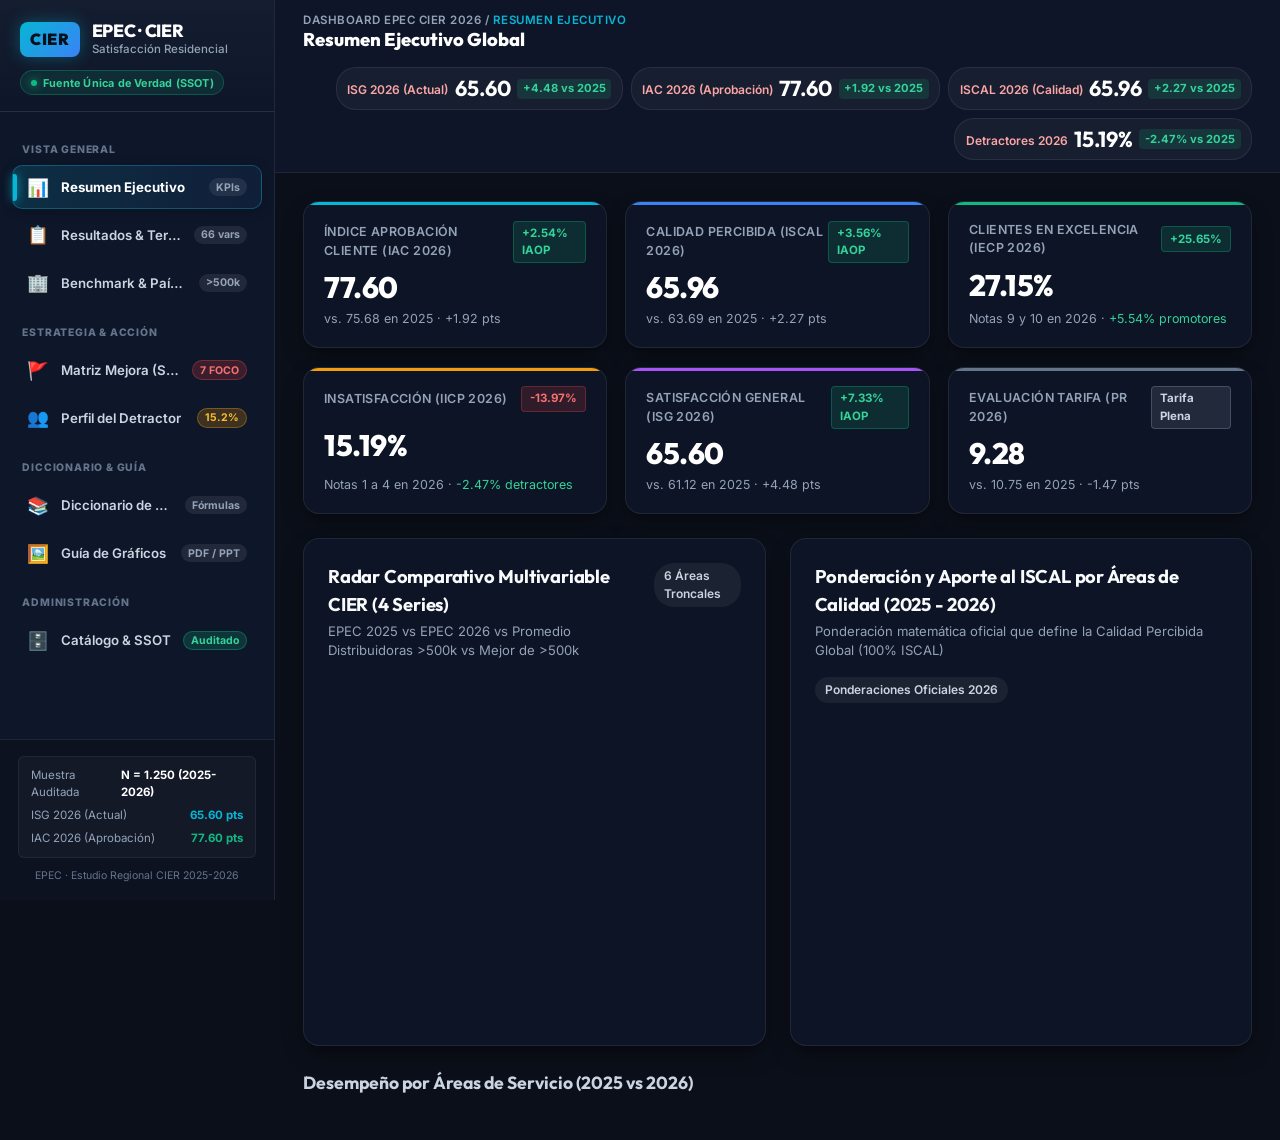
==== index.html @ 7fef65f0 "feat: agregar cruces multidimensionales, tarjetas generacionales y simulador interactivo de metas IS" ====
<!DOCTYPE html>
<html lang="es">
<head>
  <meta charset="UTF-8">
  <meta name="viewport" content="width=device-width, initial-scale=1.0">
  <title>EPEC · Encuesta de Satisfacción Residencial CIER (2025 - 2026)</title>
  <meta name="description" content="Dashboard Ejecutivo y Analítico de la Encuesta de Satisfacción CIER para EPEC. Fuente Única de Verdad (SSOT) con microdatos auditados (N=1.250).">
  
  <!-- Google Fonts: Inter & Outfit -->
  <link rel="preconnect" href="https://fonts.googleapis.com">
  <link rel="preconnect" href="https://fonts.gstatic.com" crossorigin>
  <link href="https://fonts.googleapis.com/css2?family=Inter:wght@300;400;500;600;700;800&family=Outfit:wght@500;600;700;800&family=JetBrains+Mono:wght@400;600;700&display=swap" rel="stylesheet">
  
  <!-- Chart.js CDN -->
  <script src="https://cdn.jsdelivr.net/npm/chart.js@4.4.1/dist/chart.umd.min.js"></script>
  
  <!-- CSS Stylesheet -->
  <link rel="stylesheet" href="style.css">
</head>
<body class="dashboard-body dark-theme">

  <div class="app-layout">
    
    <!-- =========================================================================
         SIDEBAR NAVIGATION (MENÚ AL COSTADO IZQUIERDO)
         ========================================================================= -->
    <aside class="app-sidebar" id="app-sidebar">
      
      <!-- Brand & Header -->
      <div class="sidebar-header">
        <div class="brand-badge-container">
          <div class="logo-box">CIER</div>
          <div class="brand-text">
            <h1 class="brand-title">EPEC · CIER</h1>
            <span class="brand-subtitle">Satisfacción Residencial</span>
          </div>
        </div>
        <div class="ssot-status-pill">
          <span class="status-dot"></span>
          <span>Fuente Única de Verdad (SSOT)</span>
        </div>
      </div>

      <!-- Navigation Menu -->
      <nav class="sidebar-nav">
        
        <div class="nav-group-title">VISTA GENERAL</div>
        
        <button class="nav-tab-btn active" data-tab="tab-overview" data-title="Resumen Ejecutivo Global" id="btn-tab-overview">
          <span class="tab-icon">📊</span>
          <span class="tab-text">Resumen Ejecutivo</span>
          <span class="nav-badge-pill">KPIs</span>
        </button>

        <button class="nav-tab-btn" data-tab="tab-results" data-title="Resultados por Área & Territorial" id="btn-tab-results">
          <span class="tab-icon">📋</span>
          <span class="tab-text">Resultados & Territorial</span>
          <span class="nav-badge-pill">66 vars</span>
        </button>

        <button class="nav-tab-btn" data-tab="tab-benchmark" data-title="Benchmark Empresas >500k & Países CIER" id="btn-tab-benchmark">
          <span class="tab-icon">🏢</span>
          <span class="tab-text">Benchmark & Países</span>
          <span class="nav-badge-pill">>500k</span>
        </button>

        <div class="nav-group-title">ESTRATEGIA & ACCIÓN</div>

        <button class="nav-tab-btn" data-tab="tab-matriz" data-title="Matriz de Acciones de Mejora (Sección 16)" id="btn-tab-matriz">
          <span class="tab-icon">🚩</span>
          <span class="tab-text">Matriz Mejora (Secc. 16)</span>
          <span class="nav-badge-pill pill-red">7 FOCO</span>
        </button>

        <button class="nav-tab-btn" data-tab="tab-detractores" data-title="Perfil Sociodemográfico del Detractor" id="btn-tab-detractores">
          <span class="tab-icon">👥</span>
          <span class="tab-text">Perfil del Detractor</span>
          <span class="nav-badge-pill pill-amber">15.2%</span>
        </button>

        <div class="nav-group-title">DICCIONARIO & GUÍA</div>

        <button class="nav-tab-btn" data-tab="tab-dictionary" data-title="Diccionario Unificado de Variables" id="btn-tab-dictionary">
          <span class="tab-icon">📚</span>
          <span class="tab-text">Diccionario de Datos</span>
          <span class="nav-badge-pill">Fórmulas</span>
        </button>

        <button class="nav-tab-btn" data-tab="tab-charts-guide" data-title="Guía de Gráficos Oficiales CIER" id="btn-tab-charts-guide">
          <span class="tab-icon">🖼️</span>
          <span class="tab-text">Guía de Gráficos</span>
          <span class="nav-badge-pill">PDF / PPT</span>
        </button>

        <div class="nav-group-title">ADMINISTRACIÓN</div>

        <button class="nav-tab-btn" data-tab="tab-files" data-title="Catálogo de Archivos & Respaldo SSOT" id="btn-tab-files">
          <span class="tab-icon">🗄️</span>
          <span class="tab-text">Catálogo & SSOT</span>
          <span class="nav-badge-pill pill-green">Auditado</span>
        </button>

      </nav>

      <!-- Sidebar Footer -->
      <div class="sidebar-footer">
        <div class="stat-mini-card">
          <div class="stat-mini-row">
            <span class="stat-mini-lbl">Muestra Auditada</span>
            <span class="stat-mini-val font-mono">N = 1.250 (2025-2026)</span>
          </div>
          <div class="stat-mini-row">
            <span class="stat-mini-lbl">ISG 2026 (Actual)</span>
            <span class="stat-mini-val val-cyan font-mono">65.60 pts</span>
          </div>
          <div class="stat-mini-row">
            <span class="stat-mini-lbl">IAC 2026 (Aprobación)</span>
            <span class="stat-mini-val val-green font-mono">77.60 pts</span>
          </div>
        </div>
        <div class="sidebar-copyright">
          EPEC · Estudio Regional CIER 2025-2026
        </div>
      </div>

    </aside>

    <!-- =========================================================================
         MAIN APPLICATION CONTENT AREA
         ========================================================================= -->
    <div class="app-main">
      
      <!-- Top Bar Header -->
      <header class="app-topbar">
        <div class="topbar-left">
          <button class="sidebar-toggle-btn" id="sidebar-toggle-btn" aria-label="Alternar menú lateral" title="Alternar menú lateral">
            <span>☰</span>
          </button>
          <div>
            <div class="topbar-breadcrumb">Dashboard EPEC CIER 2026 / <span id="current-section-breadcrumb">Resumen Ejecutivo</span></div>
            <h2 class="topbar-title" id="current-section-title">Resumen Ejecutivo Global</h2>
          </div>
        </div>

        <div class="topbar-kpis">
          <div class="topbar-kpi-chip">
            <span class="chip-lbl">ISG 2026 (Actual)</span>
            <span class="chip-val font-mono">65.60</span>
            <span class="chip-diff pos font-mono">+4.48 vs 2025</span>
          </div>
          <div class="topbar-kpi-chip">
            <span class="chip-lbl">IAC 2026 (Aprobación)</span>
            <span class="chip-val font-mono">77.60</span>
            <span class="chip-diff pos font-mono">+1.92 vs 2025</span>
          </div>
          <div class="topbar-kpi-chip">
            <span class="chip-lbl">ISCAL 2026 (Calidad)</span>
            <span class="chip-val font-mono">65.96</span>
            <span class="chip-diff pos font-mono">+2.27 vs 2025</span>
          </div>
          <div class="topbar-kpi-chip">
            <span class="chip-lbl">Detractores 2026</span>
            <span class="chip-val font-mono">15.19%</span>
            <span class="chip-diff pos font-mono">-2.47% vs 2025</span>
          </div>
        </div>
      </header>

      <!-- Scrollable Main Container -->
      <main class="main-content-scroll" id="main-content-scroll">
        
<section class="tab-panel active" id="tab-overview">
      
      <!-- Top Macro KPIs -->
      <div class="kpi-grid">
        <div class="kpi-card accent-cyan">
          <div class="kpi-header">
            <span class="kpi-title">Índice Aprobación Cliente (IAC 2026)</span>
            <span class="kpi-badge badge-up">+2.54% IAOP</span>
          </div>
          <div class="kpi-val">77.60</div>
          <div class="kpi-sub">vs. 75.68 en 2025 · <span class="text-cyan">+1.92 pts</span></div>
        </div>

        <div class="kpi-card accent-blue">
          <div class="kpi-header">
            <span class="kpi-title">Calidad Percibida (ISCAL 2026)</span>
            <span class="kpi-badge badge-up">+3.56% IAOP</span>
          </div>
          <div class="kpi-val">65.96</div>
          <div class="kpi-sub">vs. 63.69 en 2025 · <span class="text-blue">+2.27 pts</span></div>
        </div>

        <div class="kpi-card accent-green">
          <div class="kpi-header">
            <span class="kpi-title">Clientes en Excelencia (IECP 2026)</span>
            <span class="kpi-badge badge-up">+25.65%</span>
          </div>
          <div class="kpi-val">27.15%</div>
          <div class="kpi-sub">Notas 9 y 10 en 2026 · <span class="text-green">+5.54% promotores</span></div>
        </div>

        <div class="kpi-card accent-amber">
          <div class="kpi-header">
            <span class="kpi-title">Insatisfacción (IICP 2026)</span>
            <span class="kpi-badge badge-down">-13.97%</span>
          </div>
          <div class="kpi-val">15.19%</div>
          <div class="kpi-sub">Notas 1 a 4 en 2026 · <span class="text-green">-2.47% detractores</span></div>
        </div>

        <div class="kpi-card accent-purple">
          <div class="kpi-header">
            <span class="kpi-title">Satisfacción General (ISG 2026)</span>
            <span class="kpi-badge badge-up">+7.33% IAOP</span>
          </div>
          <div class="kpi-val">65.60</div>
          <div class="kpi-sub">vs. 61.12 en 2025 · <span class="text-purple">+4.48 pts</span></div>
        </div>

        <div class="kpi-card accent-slate">
          <div class="kpi-header">
            <span class="kpi-title">Evaluación Tarifa (PR 2026)</span>
            <span class="kpi-badge badge-neutral">Tarifa Plena</span>
          </div>
          <div class="kpi-val">9.28</div>
          <div class="kpi-sub">vs. 10.75 en 2025 · <span class="text-slate">-1.47 pts</span></div>
        </div>
      </div>

      <!-- Charts Row -->
      <div class="grid-2col mt-4">
        <!-- 4-Series Radar Chart -->
        <div class="glass-card">
          <div class="card-header">
            <div>
              <h2 class="card-title">Radar Comparativo Multivariable CIER (4 Series)</h2>
              <p class="card-desc">EPEC 2025 vs EPEC 2026 vs Promedio Distribuidoras >500k vs Mejor de >500k</p>
            </div>
            <span class="badge-tag">6 Áreas Troncales</span>
          </div>
          <div class="chart-wrapper">
            <canvas id="chart-global-radar"></canvas>
          </div>
        </div>

        <!-- Importance Weights & Correlation Card -->
        <div class="glass-card">
          <div class="card-header flex-wrap">
            <div>
              <h2 class="card-title">Ponderación y Aporte al ISCAL por Áreas de Calidad (2025 - 2026)</h2>
              <p class="card-desc">Ponderación matemática oficial que define la Calidad Percibida Global (100% ISCAL)</p>
            </div>
            <span class="badge-tag">Ponderaciones Oficiales 2026</span>
          </div>
          <div class="importance-grid" id="importance-weights-container">
            <!-- Rendered dynamically -->
          </div>
        </div>
      </div>

      <!-- Areas Detail Cards Grid -->
      <div class="mt-4">
        <h3 class="section-heading">Desempeño por Áreas de Servicio (2025 vs 2026)</h3>
        <div class="areas-kpi-grid" id="areas-kpi-container">
          <!-- Rendered dynamically -->
        </div>
      </div>

    </section>

<section class="tab-panel" id="tab-results">
      <div class="glass-card">
        <div class="card-header flex-wrap">
          <div>
            <h2 class="card-title">Matriz de 66 Indicadores Canónicos y Desglose Territorial</h2>
            <p class="card-desc">Base auditada oficial de la Planilla CIER 2026 con filtros por dimensión y alcance geográfico</p>
          </div>
          
          <!-- Scope Toggle Buttons -->
          <div class="scope-toggle-group">
            <span class="scope-label">Alcance:</span>
            <button class="scope-btn active" data-scope="total" id="scope-btn-total">Provincial Total</button>
            <button class="scope-btn" data-scope="capital" id="scope-btn-capital">Capital (Zona A)</button>
            <button class="scope-btn" data-scope="interior" id="scope-btn-interior">Interior (Zonas B+H+I)</button>
            <button class="scope-btn" data-scope="gap" id="scope-btn-gap">Brecha Territorial</button>
          </div>
        </div>

        <!-- Filter Controls Row -->
        <div class="table-controls-row">
          <div class="dimension-filters-pills" id="dimension-filters-container">
            <!-- Filter pills rendered dynamically -->
          </div>
          <div class="search-box-wrapper">
            <input type="text" id="indices-search-input" class="search-input" placeholder="Buscar por atributo o sigla (ej. tensión, factura, AT)...">
          </div>
        </div>

        <!-- Table -->
        <div class="table-responsive mt-3">
          <table class="data-table" id="indices-detailed-table">
            <thead>
              <tr id="indices-table-header">
                <th>Dimensión</th>
                <th>Sigla</th>
                <th>Tipo</th>
                <th>Atributo Canónico</th>
                <th>Índice 2025 (Base)</th>
                <th>Índice 2026 (Actual)</th>
                <th>Nota Prom. 2026</th>
                <th>Dif. Puntos (2026 vs 2025)</th>
                <th>Var. IAOP (%)</th>
              </tr>
            </thead>
            <tbody id="indices-table-body">
              <!-- Rendered dynamically -->
            </tbody>
          </table>
        </div>
      </div>
    </section>

<section class="tab-panel" id="tab-benchmark">
      
      <!-- Sub Tab Switcher -->
      <div class="sub-nav-tabs">
        <button class="sub-tab-btn active" data-subtab="subtab-distrib" id="btn-subtab-distrib">
          🏢 Distribuidoras >500.000 Clientes
        </button>
        <button class="sub-tab-btn" data-subtab="subtab-paises" id="btn-subtab-paises">
          🌎 Benchmark Internacional por Países (CIER)
        </button>
        <button class="sub-tab-btn" data-subtab="subtab-argentina" id="btn-subtab-argentina">
          🇦🇷 Distribuidoras de Argentina vs. Top 10 Latinoamérica
        </button>
      </div>

      <!-- Subtab 1: Distribuidores >500k -->
      <div class="subtab-content active" id="subtab-distrib">
        <div class="grid-2col">
          <div class="glass-card">
            <div class="card-header">
              <div>
                <h3 class="card-title">Radar de Posicionamiento Gran Porte (>500k)</h3>
                <p class="card-desc">EPEC frente al Promedio y Mejor Distribuidora del Grupo</p>
              </div>
            </div>
            <div class="chart-wrapper">
              <canvas id="chart-radar-500k"></canvas>
            </div>
          </div>

          <div class="glass-card">
            <div class="card-header">
              <div>
                <h3 class="card-title">Brechas Competitivas de EPEC (vs Promedio >500k)</h3>
                <p class="card-desc">Atributos de liderazgo técnico vs oportunidades de mejora comercial</p>
              </div>
            </div>
            <div class="chart-wrapper">
              <canvas id="chart-gap-500k"></canvas>
            </div>
          </div>
        </div>

        <!-- Benchmark Table -->
        <div class="glass-card mt-4">
          <div class="card-header">
            <h3 class="card-title">Tabla Comparativa de 14 Indicadores de Gran Porte</h3>
          </div>
          <div class="table-responsive">
            <table class="data-table" id="benchmark-500k-table">
              <thead>
                <tr>
                  <th>Dimensión / Indicador</th>
                  <th>EPEC 2025</th>
                  <th>EPEC 2026 (Actual)</th>
                  <th>Promedio >500k (2025)</th>
                  <th>Promedio >500k (2026)</th>
                  <th>Total CIER 2026</th>
                  <th>Líder >500k (2026)</th>
                  <th>Posición EPEC 2026</th>
                </tr>
              </thead>
              <tbody id="benchmark-table-body">
                <!-- Rendered dynamically -->
              </tbody>
            </table>
          </div>
        </div>
      </div>

      <!-- Subtab 2: Paises CIER -->
      <div class="subtab-content" id="subtab-paises">
        <div class="glass-card">
          <div class="card-header">
            <div>
              <h3 class="card-title">Benchmark Internacional de Sistemas Eléctricos (América Latina)</h3>
              <p class="card-desc">Posición de EPEC en el mapa regional frente a promedios nacionales de la región</p>
            </div>
          </div>
          <div class="table-responsive mt-3">
            <table class="data-table" id="paises-table">
              <thead>
                <tr>
                  <th>País / Sistema Eléctrico</th>
                  <th>Tipo</th>
                  <th>ISCAL 2026</th>
                  <th>Aprobación (IAC 2026)</th>
                  <th>Suministro (SE 2026)</th>
                  <th>Atención (AT 2026)</th>
                  <th>Factura (FE 2026)</th>
                  <th>Imagen (IM 2026)</th>
                </tr>
              </thead>
              <tbody id="paises-table-body">
                <!-- Rendered dynamically -->
              </tbody>
            </table>
          </div>
        </div>
      </div>

      <!-- Subtab 3: Argentina vs Top 10 LATAM (Gran Porte >500k) -->
      <div class="subtab-content" id="subtab-argentina">
        
        <!-- 4 Estándares de Comparación CIER (>500k Clientes) -->
        <div class="glass-card mb-4">
          <div class="card-header flex-wrap">
            <div>
              <div class="badge-tag-blue mb-1">Metodología CIER · Gran Porte (>500.000 Clientes)</div>
              <h3 class="card-title">4 Estándares de Comparación y Posicionamiento de EPEC</h3>
              <p class="card-desc">Análisis multidimensional estructurado en los 4 niveles canónicos de referencia para empresas con más de 500.000 clientes, contrastando con el desempeño verificado de EPEC 2026.</p>
            </div>
            <div class="badge-tag-cyan font-mono font-bold" style="font-size: 0.8rem; padding: 0.35rem 0.75rem;">
              ⚡ EPEC Suministro (SE): 78.48 pts (#1 Argentina)
            </div>
          </div>

          <!-- 4 Standards KPI Cards Grid -->
          <div class="grid-4col mt-3 mb-4">
            <div class="glass-card" style="padding: 1.1rem; border-left: 4px solid #10b981; background: rgba(16, 185, 129, 0.05);">
              <div class="text-muted" style="font-size: 0.72rem; font-weight: 700; text-transform: uppercase;">1. TOTAL CIER (>500k)</div>
              <div style="font-size: 1.45rem; font-weight: 800; color: #34d399; margin: 0.2rem 0;">86.40% <span style="font-size: 0.8rem; font-weight: 600; color: #cbd5e1;">ISCAL</span></div>
              <div style="font-size: 0.75rem; color: #cbd5e1;">Frontera Máxima: <strong>UTE (Uruguay)</strong></div>
              <div style="font-size: 0.72rem; color: #94a3b8; margin-top: 0.25rem;">IAC: 91.20 · SE: 88.50 · FE: 82.60</div>
            </div>

            <div class="glass-card" style="padding: 1.1rem; border-left: 4px solid #f59e0b; background: rgba(245, 158, 11, 0.05);">
              <div class="text-muted" style="font-size: 0.72rem; font-weight: 700; text-transform: uppercase;">2. Promedio CIER (>500k)</div>
              <div style="font-size: 1.45rem; font-weight: 800; color: #fbbf24; margin: 0.2rem 0;">70.15% <span style="font-size: 0.8rem; font-weight: 600; color: #cbd5e1;">ISCAL</span></div>
              <div style="font-size: 0.75rem; color: #cbd5e1;">Media General Empresas >500k</div>
              <div style="font-size: 0.72rem; color: #94a3b8; margin-top: 0.25rem;">IAC: 78.50 · SE: 77.80 · FE: 72.40</div>
            </div>

            <div class="glass-card" style="padding: 1.1rem; border-left: 4px solid var(--accent-cyan); background: rgba(6, 182, 212, 0.05);">
              <div class="text-muted" style="font-size: 0.72rem; font-weight: 700; text-transform: uppercase;">3. Promedio Top 3 LATAM (>500k)</div>
              <div style="font-size: 1.45rem; font-weight: 800; color: #38bdf8; margin: 0.2rem 0;">84.20% <span style="font-size: 0.8rem; font-weight: 600; color: #cbd5e1;">ISCAL</span></div>
              <div style="font-size: 0.75rem; color: #cbd5e1;">Podio: <strong>UTE, CNFL, ICE</strong></div>
              <div style="font-size: 0.72rem; color: #94a3b8; margin-top: 0.25rem;">IAC: 89.00 · SE: 86.60 · FE: 80.67</div>
            </div>

            <div class="glass-card" style="padding: 1.1rem; border-left: 4px solid #a855f7; background: rgba(168, 85, 247, 0.05);">
              <div class="text-muted" style="font-size: 0.72rem; font-weight: 700; text-transform: uppercase;">4. Promedio Top 2 Argentina (>500k)</div>
              <div style="font-size: 1.45rem; font-weight: 800; color: #c084fc; margin: 0.2rem 0;">68.65% <span style="font-size: 0.8rem; font-weight: 600; color: #cbd5e1;">ISCAL</span></div>
              <div style="font-size: 0.75rem; color: #cbd5e1;">Líderes AR sobre EPEC: <strong>EDENOR, EDEA</strong></div>
              <div style="font-size: 0.72rem; color: #94a3b8; margin-top: 0.25rem;">IAC: 77.65 · SE: 77.50 · FE: 70.85</div>
            </div>
          </div>

          <!-- Standards Comparison Table -->
          <div class="table-responsive">
            <table class="data-table" id="estandares-comparison-table">
              <thead>
                <tr>
                  <th>Estándar de Comparación (>500k Clientes)</th>
                  <th style="text-align: right;">ISCAL (%)</th>
                  <th style="text-align: right;">Aprobación (IAC)</th>
                  <th style="text-align: right;">Suministro (SE)</th>
                  <th style="text-align: right;">Continuidad</th>
                  <th style="text-align: right;">Factura (FE)</th>
                  <th style="text-align: right;">Atención (AT)</th>
                  <th style="text-align: right;">Imagen (IM)</th>
                  <th style="text-align: right;">Información (IC)</th>
                  <th style="text-align: center;">Brecha ISCAL vs EPEC</th>
                </tr>
              </thead>
              <tbody id="estandares-comparison-tbody">
                <!-- Rendered dynamically -->
              </tbody>
            </table>
          </div>
        </div>

        <!-- Interactive Spider Radar Charts: EPEC vs 4 Standards -->
        <div class="glass-card mb-4">
          <div class="card-header flex-wrap">
            <div>
              <div class="badge-tag-cyan mb-1">Visualización Multidimensional · Gráficos de Araña (Radar)</div>
              <h3 class="card-title">Gráficos de Araña: Comparativa de EPEC vs. Estándares CIER por Atributo</h3>
              <p class="card-desc">Evaluación visual de fortalezas técnicas y áreas de oportunidad frente a los 4 niveles de comparación (>500k clientes).</p>
            </div>
            
            <!-- Standard Selector Buttons -->
            <div class="filters-row flex-wrap gap-2">
              <button class="btn-filter-radar active" data-radar-mode="all" id="btn-radar-all">
                📊 Todos los Estándares
              </button>
              <button class="btn-filter-radar" data-radar-mode="estandar_1" id="btn-radar-e1">
                🏆 vs. 1. TOTAL CIER (UTE)
              </button>
              <button class="btn-filter-radar" data-radar-mode="estandar_2" id="btn-radar-e2">
                📊 vs. 2. Promedio CIER (>500k)
              </button>
              <button class="btn-filter-radar" data-radar-mode="estandar_3" id="btn-radar-e3">
                🌎 vs. 3. Top 3 LATAM
              </button>
              <button class="btn-filter-radar" data-radar-mode="estandar_4" id="btn-radar-e4">
                🇦🇷 vs. 4. Top 2 Argentina
              </button>
            </div>
          </div>

          <div class="grid-2col mt-3 align-items-stretch">
            <!-- Spider Radar Canvas -->
            <div class="glass-card" style="padding: 1.25rem; background: rgba(15, 23, 42, 0.65);">
              <div class="card-header" style="padding-bottom: 0.5rem; margin-bottom: 0.5rem; border-bottom: 1px solid rgba(255,255,255,0.08);">
                <h4 style="font-size: 0.92rem; font-weight: 700; color: #fff;" id="radar-estandares-title">
                  Gráfico de Araña: EPEC 2026 vs. Estándares CIER
                </h4>
                <span class="badge-tag-cyan" id="radar-estandares-badge" style="font-size: 0.68rem;">Todos los Estándares</span>
              </div>
              <div class="chart-wrapper" style="height: 380px; position: relative;">
                <canvas id="chart-radar-estandares"></canvas>
              </div>
            </div>

            <!-- Gap Bar Chart & Insights -->
            <div class="glass-card" style="padding: 1.25rem; background: rgba(15, 23, 42, 0.65); display: flex; flex-direction: column;">
              <div class="card-header" style="padding-bottom: 0.5rem; margin-bottom: 0.5rem; border-bottom: 1px solid rgba(255,255,255,0.08);">
                <h4 style="font-size: 0.92rem; font-weight: 700; color: #fff;" id="gap-estandares-title">
                  Brechas por Atributo: EPEC vs. Estándar Seleccionado
                </h4>
                <span class="badge-tag-blue" id="gap-estandares-badge" style="font-size: 0.68rem;">Diferencial de Puntos</span>
              </div>
              <div class="chart-wrapper" style="height: 250px; position: relative;">
                <canvas id="chart-gap-estandares"></canvas>
              </div>
              
              <!-- Dynamic Insight Note Box -->
              <div class="mt-3 p-3" id="radar-insight-box" style="background: rgba(6, 182, 212, 0.08); border-left: 3px solid var(--accent-cyan); border-radius: 6px; font-size: 0.8rem; color: #cbd5e1; flex-grow: 1;">
                <!-- Filled dynamically based on selected standard -->
              </div>
            </div>
          </div>
        </div>

        <!-- Granular Benchmarking Table: Top 10 LATAM + 6 Argentina Gran Porte -->
        <div class="glass-card mb-4">
          <div class="card-header flex-wrap">
            <div>
              <div class="badge-tag-blue mb-1">Distribuidoras de Gran Porte (>500.000 Clientes)</div>
              <h3 class="card-title">Ranking Completo: Top 10 Latinoamérica vs. 6 Distribuidoras de Argentina</h3>
              <p class="card-desc">Comparativa punto a punto en todos los indicadores troncales documentados para distribuidoras con más de 500.000 clientes.</p>
            </div>
            
            <!-- Filters -->
            <div class="filters-row flex-wrap gap-2">
              <select id="arg-filter-grupo" class="custom-select" aria-label="Filtrar por grupo">
                <option value="all">Todas las Empresas Gran Porte (>500k) [16]</option>
                <option value="argentina">🇦🇷 Solo Distribuidoras de Argentina (>500k) [6]</option>
                <option value="top10_latam">🏆 Solo Top 10 Latinoamérica (>500k) [10]</option>
                <option value="top3_latam">🌎 Solo Top 3 Latinoamérica (>500k) [3]</option>
                <option value="top2_arg">⭐ Solo Top 2 Argentina Líderes (>500k) [2]</option>
              </select>
              <div class="search-box-wrapper">
                <input type="text" id="arg-search-input" class="search-input" placeholder="Buscar distribuidora o país...">
              </div>
            </div>
          </div>

          <!-- Table -->
          <div class="table-responsive mt-3">
            <table class="data-table" id="argentina-benchmark-table">
              <thead>
                <tr>
                  <th>Distribuidora</th>
                  <th>Jurisdicción / País</th>
                  <th>Porte Mercado</th>
                  <th style="text-align: right;">Clientes Aprox.</th>
                  <th style="text-align: right;">ISCAL</th>
                  <th style="text-align: right;">Aprobación (IAC)</th>
                  <th style="text-align: right;">Suministro (SE)</th>
                  <th style="text-align: right;">Factura (FE)</th>
                  <th style="text-align: right;">Atención (AT)</th>
                  <th style="text-align: right;">Imagen (IM)</th>
                  <th style="text-align: center;">Ronda / Fuente Oficial</th>
                </tr>
              </thead>
              <tbody id="argentina-benchmark-tbody">
                <!-- Rendered dynamically -->
              </tbody>
            </table>
          </div>
        </div>

      </div>

    </section>

<section class="tab-panel" id="tab-matriz" data-title="Matriz de Acciones de Mejora (Sección 16)">
      
      <!-- Section Header -->
      <div class="glass-card mb-4">
        <div class="card-header flex-wrap">
          <div>
            <div class="badge-tag-red mb-2">Sección 16 · Informe Individual CIER 2026 EPEC-AR (Pág. 94)</div>
            <h2 class="card-title">Matriz Conjunta de Definición de Acciones de Mejora (Importancia vs Desempeño 2026)</h2>
            <p class="card-desc">Herramienta analítica central para priorizar inversiones y gestiones operativas en función del peso en la satisfacción global y el rendimiento actual.</p>
          </div>
          <div class="cuadrante-foco-summary-badge">
            <span class="foco-icon">🚩</span>
            <div>
              <span class="foco-title">7 Atributos en Cuadrante I (Foco)</span>
              <span class="foco-sub">Alta Importancia (&ge;3.33%) · Bajo Desempeño (&lt;64.8 pts)</span>
            </div>
          </div>
        </div>

        <!-- Subtab Switcher: Gráfica Oficial HD vs Dispersión Interactiva -->
        <div class="subtabs-bar mt-3">
          <button class="sub-tab-btn active" data-subtab="subtab-matriz-oficial" id="btn-subtab-matriz-oficial">
            <span>📄 Gráfica Oficial del Informe CIER (Recorte HD)</span>
          </button>
          <button class="sub-tab-btn" data-subtab="subtab-matriz-interactiva" id="btn-subtab-matriz-interactiva">
            <span>📊 Dispersión Interactiva (Chart.js)</span>
          </button>
        </div>

        <!-- SUBTAB 1: Gráfica Oficial del Informe (HD Enhanced Crop) -->
        <div class="subtab-content active" id="subtab-matriz-oficial">
          <div class="grid-2col mt-3 align-items-start">
            <div>
              <div class="official-crop-container" onclick="openImageModal('assets/img/crops/matriz_mejora_hd.png', 'Sección 16: Matriz Conjunta de Definición de Acciones de Mejora', 'Informe Individual CIER 2026 EPEC-AR - Página 94 (Resolución HD 2428x1512 px)')" title="Haga clic para ver en pantalla completa con zoom">
                <div class="crop-header-bar">
                  <span class="crop-tag">Gráfica Oficial Extraída · Calidad HD Mejorada</span>
                  <span class="crop-zoom-hint">🔍 Clic para ampliar en HD</span>
                </div>
                <img src="assets/img/crops/matriz_mejora_hd.png" alt="16. Matriz Conjunta de Definición de Acciones de Mejora (Pág. 94)" class="official-crop-img">
              </div>
            </div>

            <!-- Quadrant Interpretation Guide -->
            <div>
              <h3 class="section-heading-sm">Guía de Interpretación de los 4 Cuadrantes (Metodología Oficial CIER)</h3>
              <div class="quadrants-guide-grid">
                
                <div class="quadrant-box q-foco">
                  <div class="q-header">
                    <span class="q-badge badge-red">CUADRANTE I · ALTO IMPACTO DE MEJORAS</span>
                    <span class="q-prio">1º Orden de Intervención</span>
                  </div>
                  <h4 class="q-title">Foco / Alto Impacto de Mejoras</h4>
                  <p class="q-desc"><strong>Alta Importancia (&ge;3.33%) y Bajo Desempeño (&lt;64.8 pts).</strong> Como este cuadrante agrupa puntos importantes que poseen bajo rendimiento, en un plan de mejoras escalonado se pueden lograr resultados destacados como mejoras graduales y escalables.</p>
                  <div class="q-tags">
                    <span>IC1 Notif. Corte (1º)</span>
                    <span>AT1 Contacto (2º)</span>
                    <span>FE1 Plazo Factura (3º)</span>
                    <span>AT2 Espera (4º)</span>
                    <span>IC3 Riesgos (5º)</span>
                    <span>FE3 Comprensión (6º)</span>
                    <span>IC5 Medición (7º)</span>
                  </div>
                </div>

                <div class="quadrant-box q-baja">
                  <div class="q-header">
                    <span class="q-badge badge-slate">CUADRANTE II · BAJA PRIORIDAD</span>
                    <span class="q-prio">Último Orden de Intervención</span>
                  </div>
                  <h4 class="q-title">Baja Prioridad Relativa</h4>
                  <p class="q-desc"><strong>Baja Importancia (&lt;3.33%) y Bajo Desempeño (&lt;64.8 pts).</strong> Atributos de imagen institucional (IM1 a IM7), uso eficiente (IC2), derechos y deberes (IC4) e información en factura (FE6). Monitoreo sin asignación intensiva de recursos.</p>
                </div>

                <div class="quadrant-box q-fortaleza">
                  <div class="q-header">
                    <span class="q-badge badge-blue">CUADRANTE III · FORTALEZAS CLAVE</span>
                    <span class="q-prio">2º Orden de Intervención - Prioridad para MANTENER</span>
                  </div>
                  <h4 class="q-title">Fortalezas Clave de EPEC</h4>
                  <p class="q-desc"><strong>Alta Importancia (&ge;3.33%) y Alto Desempeño (&ge;64.8 pts).</strong> Calidad y continuidad del suministro técnico (SE1, SE2, SE3) y factura sin errores (FE2). Mantener liderazgo y estándares de servicio.</p>
                </div>

                <div class="quadrant-box q-secundaria">
                  <div class="q-header">
                    <span class="q-badge badge-amber">CUADRANTE IV · VENTAJAS SECUNDARIAS</span>
                    <span class="q-prio">3º Orden de Intervención</span>
                  </div>
                  <h4 class="q-title">Ventajas Secundarias</h4>
                  <p class="q-desc"><strong>Baja Importancia (&lt;3.33%) y Alto Desempeño (&ge;64.8 pts).</strong> Su reducción en el IDAR e IDAT tiene baja importancia y en una gestión de recursos limitados bajar la eficiencia en este cuadrante para hacer foco en otro cuadrante con más importancia sería una decisión correcta.</p>
                </div>

              </div>
            </div>
          </div>
        </div>

        <!-- SUBTAB 2: Interactive Scatter Plot Visualizer -->
        <div class="subtab-content" id="subtab-matriz-interactiva">
          <div class="mt-3">
            <div class="d-flex align-items-center justify-content-between flex-wrap gap-2 mb-2">
              <h3 class="section-heading-sm mb-0">Gráfico Interactivo de Dispersión (30 Atributos CIER con Tooltips y Filtros)</h3>
              <span class="badge-tag-blue" style="font-size: 0.72rem; padding: 4px 10px; border-radius: 9999px;">🎯 Puntos numerados por Ranking de Prioridad (1ª a 30ª)</span>
            </div>
            <div class="chart-wrapper-lg">
              <canvas id="chart-matriz-prioridades"></canvas>
            </div>
          </div>
        </div>

      </div>

      <!-- =========================================================================
           SIMULADOR INTERACTIVO DE METAS ISCAL & MATRIZ DE SINERGIAS
           ========================================================================= -->
      <div class="glass-card mb-4" id="simulador-iscal-card">
        <div class="card-header flex-wrap">
          <div>
            <div class="badge-tag-cyan mb-2">Simulador Dinámico de Metas Alcanzables · CIER 2026</div>
            <h3 class="card-title">Simulador Interactivo de Metas ISCAL y Posicionamiento Competitivo</h3>
            <p class="card-desc">Proyecte el impacto matemático directo en el índice ISCAL al calibrar las metas de desempeño en los atributos críticos del Cuadrante I y límites estratégicos.</p>
          </div>
          
          <!-- Preset Scenario Buttons -->
          <div class="scenario-buttons-group">
            <button class="btn-scenario active" data-scenario="base" id="btn-scen-base" onclick="applySimulatorScenario('base')">
              🔄 Línea Base 2026 (65.96%)
            </button>
            <button class="btn-scenario" data-scenario="escenario-1" id="btn-scen-1" onclick="applySimulatorScenario('escenario-1')">
              ⚡ 1. Quick Wins Factura (+0.29 pp)
            </button>
            <button class="btn-scenario" data-scenario="escenario-2" id="btn-scen-2" onclick="applySimulatorScenario('escenario-2')">
              🏆 2. Meta Q1 a 65 pts (+3.08 pp · #1 AR)
            </button>
            <button class="btn-scenario" data-scenario="escenario-3" id="btn-scen-3" onclick="applySimulatorScenario('escenario-3')">
              🌎 3. Liderazgo Sinergias (+4.84 pp · Top 5 LATAM)
            </button>
          </div>
        </div>

        <!-- Simulator Scoreboard & Comparative Gauges Row -->
        <div class="grid-2col mt-3 align-items-stretch">
          <!-- Live Projected Score Card -->
          <div class="sim-score-card">
            <div class="sim-score-header">
              <span class="sim-score-label">ÍNDICE ISCAL PROYECTADO</span>
              <span class="sim-delta-badge" id="sim-delta-badge">+0.00 pp vs Base</span>
            </div>
            <div class="sim-score-value-row">
              <div class="sim-big-val font-mono" id="sim-iscal-val">65.96%</div>
              <div class="sim-score-meta">
                <div>Base 2026: <strong class="text-sub">65.96 pts</strong></div>
                <div>Base 2025: <strong class="text-sub">63.69 pts</strong></div>
                <div>Muestra: <strong class="text-sub">N = 1.250</strong></div>
              </div>
            </div>
            <div class="sim-status-banner" id="sim-status-banner">
              📌 <strong>Estado Actual:</strong> Posición #3 en Argentina (Gran Porte >500k clientes).
            </div>
          </div>

          <!-- Benchmark Threshold Progress Bars -->
          <div class="sim-benchmarks-card">
            <div class="bench-card-title">Comparativa en Tiempo Real vs. Estándares CIER</div>
            
            <div class="bench-meter-group">
              <div class="bench-meter-row">
                <div class="meter-info">
                  <span class="meter-lbl">EPEC Base 2026</span>
                  <span class="meter-val font-mono">65.96%</span>
                </div>
                <div class="meter-track">
                  <div class="meter-fill fill-blue" style="width: 76.34%;"></div>
                </div>
              </div>

              <div class="bench-meter-row">
                <div class="meter-info">
                  <span class="meter-lbl">EPEC Proyectado</span>
                  <span class="meter-val font-mono text-cyan" id="meter-sim-val">65.96%</span>
                </div>
                <div class="meter-track">
                  <div class="meter-fill fill-cyan" id="meter-sim-fill" style="width: 76.34%;"></div>
                </div>
              </div>

              <div class="bench-meter-row">
                <div class="meter-info">
                  <span class="meter-lbl">🇦🇷 Promedio Top 2 Argentina (EDENOR y EDEA)</span>
                  <span class="meter-val font-mono" id="bench-top2-val">68.65%</span>
                </div>
                <div class="meter-track">
                  <div class="meter-fill fill-purple" style="width: 79.46%;"></div>
                  <div class="meter-target-indicator" id="ind-top2" style="left: 79.46%;"></div>
                </div>
              </div>

              <div class="bench-meter-row">
                <div class="meter-info">
                  <span class="meter-lbl">📊 Promedio CIER (>500k Gran Porte)</span>
                  <span class="meter-val font-mono" id="bench-cier-val">70.15%</span>
                </div>
                <div class="meter-track">
                  <div class="meter-fill fill-amber" style="width: 81.19%;"></div>
                  <div class="meter-target-indicator" id="ind-cier" style="left: 81.19%;"></div>
                </div>
              </div>

              <div class="bench-meter-row">
                <div class="meter-info">
                  <span class="meter-lbl">🏆 Frontera Máxima Regional (UTE Uruguay)</span>
                  <span class="meter-val font-mono">86.40%</span>
                </div>
                <div class="meter-track">
                  <div class="meter-fill fill-green" style="width: 100%;"></div>
                </div>
              </div>
            </div>
          </div>
        </div>

        <!-- Sliders Grid for Key Focus Attributes -->
        <div class="mt-4">
          <div class="d-flex justify-content-between align-items-center flex-wrap gap-2 mb-3">
            <div>
              <h4 class="section-heading-sm mb-0">Calibración de Desempeño por Atributo Clave (10 Atributos de Alto Impacto)</h4>
              <p class="text-muted" style="font-size: 0.78rem;">Ajuste los controles deslizantes para simular metas operativas específicas. Los pesos matemáticos corresponden a la matriz oficial CIER 2026.</p>
            </div>
            <button class="btn btn-secondary btn-sm" onclick="resetSimulator()">🔄 Restablecer Valores Base</button>
          </div>

          <div class="sliders-grid" id="iscal-sliders-container">
            <!-- Dynamic Sliders Rendered by app.js -->
          </div>
        </div>

        <!-- Matriz de Sinergias y Oportunidades Observadas -->
        <div class="mt-4 pt-3" style="border-top: 1px solid var(--border-color);">
          <h4 class="section-heading-sm">Matriz de Sinergias Operativas y Oportunidades Observadas</h4>
          <div class="grid-4col mt-3">
            
            <div class="synergy-card">
              <div class="synergy-header" style="border-left: 3px solid #38bdf8;">
                <span class="synergy-tag">GRUPO A · FACTURACIÓN FRONTERA</span>
                <h5 class="synergy-title">Plazo y Comprensión (FE01 + FE03)</h5>
              </div>
              <div class="synergy-impact font-mono">Peso Conjunto: 8.73% ISCAL</div>
              <p class="synergy-desc">Oportunidad de bajo costo: adelantar 72 hs el envío de la factura digital y simplificar el desglose gráfico. Al elevar de 62.5 a 66.0 pts, aporta <strong>+0.29 pp</strong> directos sin obras de red.</p>
            </div>

            <div class="synergy-card">
              <div class="synergy-header" style="border-left: 3px solid #f87171;">
                <span class="synergy-tag">GRUPO B · ATENCIÓN ESTRUCTURAL</span>
                <h5 class="synergy-title">Contacto y Tiempos de Espera (AT01 + AT02)</h5>
              </div>
              <div class="synergy-impact font-mono">Peso Conjunto: 9.79% ISCAL</div>
              <p class="synergy-desc">Sinergia con turnero web y omnicanalidad digital. Elevar de 56.9 a 65.0 pts aporta <strong>+0.77 pp</strong> al ISCAL y reduce drásticamente la tasa de detracción en Millennials.</p>
            </div>

            <div class="synergy-card">
              <div class="synergy-header" style="border-left: 3px solid #fbbf24;">
                <span class="synergy-tag">GRUPO C · COMUNICACIÓN PREVENTIVA</span>
                <h5 class="synergy-title">Aviso de Cortes, Riesgos y Medición (IC01 + IC03 + IC05)</h5>
              </div>
              <div class="synergy-impact font-mono">Peso Conjunto: 12.95% ISCAL</div>
              <p class="synergy-desc">Notificaciones push por WhatsApp para cortes programados y didáctica de lectura de medidor. Elevar a 65 pts aporta <strong>+2.02 pp</strong> al ISCAL.</p>
            </div>

            <div class="synergy-card">
              <div class="synergy-header" style="border-left: 3px solid #34d399;">
                <span class="synergy-tag">GRUPO D · VIRTUDES LÍMITE (Q4 → Q3)</span>
                <h5 class="synergy-title">Personal, Agilidad y Vencimiento (AT04 + AT03 + FE05)</h5>
              </div>
              <div class="synergy-impact font-mono">Peso Conjunto: 9.37% ISCAL</div>
              <p class="synergy-desc">Atributos en el límite del Cuadrante III (Importancia 2.86% a 3.31%). Consolidar su desempeño actual (>70 pts) garantiza estabilidad frente a variaciones de demanda.</p>
            </div>

          </div>
        </div>

      </div>

      <!-- =========================================================================
           SIMULADOR INTERACTIVO DE METAS ISCAL & MATRIZ DE SINERGIAS
           ========================================================================= -->
      <div class="glass-card mb-4" id="simulador-iscal-card">
        <div class="card-header flex-wrap">
          <div>
            <div class="badge-tag-cyan mb-2">Simulador Dinámico de Metas Alcanzables · CIER 2026</div>
            <h3 class="card-title">Simulador Interactivo de Metas ISCAL y Posicionamiento Competitivo</h3>
            <p class="card-desc">Proyecte el impacto matemático directo en el índice ISCAL al calibrar las metas de desempeño en los atributos críticos del Cuadrante I y límites estratégicos.</p>
          </div>
          
          <!-- Preset Scenario Buttons -->
          <div class="scenario-buttons-group">
            <button class="btn-scenario active" data-scenario="base" id="btn-scen-base" onclick="applySimulatorScenario('base')">
              🔄 Línea Base 2026 (65.96%)
            </button>
            <button class="btn-scenario" data-scenario="escenario-1" id="btn-scen-1" onclick="applySimulatorScenario('escenario-1')">
              ⚡ 1. Quick Wins Factura (+0.29 pp)
            </button>
            <button class="btn-scenario" data-scenario="escenario-2" id="btn-scen-2" onclick="applySimulatorScenario('escenario-2')">
              🏆 2. Meta Q1 a 65 pts (+3.08 pp · #1 AR)
            </button>
            <button class="btn-scenario" data-scenario="escenario-3" id="btn-scen-3" onclick="applySimulatorScenario('escenario-3')">
              🌎 3. Liderazgo Sinergias (+4.84 pp · Top 5 LATAM)
            </button>
          </div>
        </div>

        <!-- Simulator Scoreboard & Comparative Gauges Row -->
        <div class="grid-2col mt-3 align-items-stretch">
          <!-- Live Projected Score Card -->
          <div class="sim-score-card">
            <div class="sim-score-header">
              <span class="sim-score-label">ÍNDICE ISCAL PROYECTADO</span>
              <span class="sim-delta-badge" id="sim-delta-badge">+0.00 pp vs Base</span>
            </div>
            <div class="sim-score-value-row">
              <div class="sim-big-val font-mono" id="sim-iscal-val">65.96%</div>
              <div class="sim-score-meta">
                <div>Base 2026: <strong class="text-sub">65.96 pts</strong></div>
                <div>Base 2025: <strong class="text-sub">63.69 pts</strong></div>
                <div>Muestra: <strong class="text-sub">N = 1.250</strong></div>
              </div>
            </div>
            <div class="sim-status-banner" id="sim-status-banner">
              📌 <strong>Estado Actual:</strong> Posición #3 en Argentina (Gran Porte >500k clientes).
            </div>
          </div>

          <!-- Benchmark Threshold Progress Bars -->
          <div class="sim-benchmarks-card">
            <div class="bench-card-title">Comparativa en Tiempo Real vs. Estándares CIER</div>
            
            <div class="bench-meter-group">
              <div class="bench-meter-row">
                <div class="meter-info">
                  <span class="meter-lbl">EPEC Base 2026</span>
                  <span class="meter-val font-mono">65.96%</span>
                </div>
                <div class="meter-track">
                  <div class="meter-fill fill-blue" style="width: 76.34%;"></div>
                </div>
              </div>

              <div class="bench-meter-row">
                <div class="meter-info">
                  <span class="meter-lbl">EPEC Proyectado</span>
                  <span class="meter-val font-mono text-cyan" id="meter-sim-val">65.96%</span>
                </div>
                <div class="meter-track">
                  <div class="meter-fill fill-cyan" id="meter-sim-fill" style="width: 76.34%;"></div>
                </div>
              </div>

              <div class="bench-meter-row">
                <div class="meter-info">
                  <span class="meter-lbl">🇦🇷 Promedio Top 2 Argentina (EDENOR y EDEA)</span>
                  <span class="meter-val font-mono" id="bench-top2-val">68.65%</span>
                </div>
                <div class="meter-track">
                  <div class="meter-fill fill-purple" style="width: 79.46%;"></div>
                  <div class="meter-target-indicator" id="ind-top2" style="left: 79.46%;"></div>
                </div>
              </div>

              <div class="bench-meter-row">
                <div class="meter-info">
                  <span class="meter-lbl">📊 Promedio CIER (>500k Gran Porte)</span>
                  <span class="meter-val font-mono" id="bench-cier-val">70.15%</span>
                </div>
                <div class="meter-track">
                  <div class="meter-fill fill-amber" style="width: 81.19%;"></div>
                  <div class="meter-target-indicator" id="ind-cier" style="left: 81.19%;"></div>
                </div>
              </div>

              <div class="bench-meter-row">
                <div class="meter-info">
                  <span class="meter-lbl">🏆 Frontera Máxima Regional (UTE Uruguay)</span>
                  <span class="meter-val font-mono">86.40%</span>
                </div>
                <div class="meter-track">
                  <div class="meter-fill fill-green" style="width: 100%;"></div>
                </div>
              </div>
            </div>
          </div>
        </div>

        <!-- Sliders Grid for Key Focus Attributes -->
        <div class="mt-4">
          <div class="d-flex justify-content-between align-items-center flex-wrap gap-2 mb-3">
            <div>
              <h4 class="section-heading-sm mb-0">Calibración de Desempeño por Atributo Clave (10 Atributos de Alto Impacto)</h4>
              <p class="text-muted" style="font-size: 0.78rem;">Ajuste los controles deslizantes para simular metas operativas específicas. Los pesos matemáticos corresponden a la matriz oficial CIER 2026.</p>
            </div>
            <button class="btn btn-secondary btn-sm" onclick="resetSimulator()">🔄 Restablecer Valores Base</button>
          </div>

          <div class="sliders-grid" id="iscal-sliders-container">
            <!-- Dynamic Sliders Rendered by app.js -->
          </div>
        </div>

        <!-- Matriz de Sinergias y Oportunidades Observadas -->
        <div class="mt-4 pt-3" style="border-top: 1px solid var(--border-color);">
          <h4 class="section-heading-sm">Matriz de Sinergias Operativas y Oportunidades Observadas</h4>
          <div class="grid-4col mt-3">
            
            <div class="synergy-card">
              <div class="synergy-header" style="border-left: 3px solid #38bdf8;">
                <span class="synergy-tag">GRUPO A · FACTURACIÓN FRONTERA</span>
                <h5 class="synergy-title">Plazo y Comprensión (FE01 + FE03)</h5>
              </div>
              <div class="synergy-impact font-mono">Peso Conjunto: 8.73% ISCAL</div>
              <p class="synergy-desc">Oportunidad de bajo costo: adelantar 72 hs el envío de la factura digital y simplificar el desglose gráfico. Al elevar de 62.5 a 66.0 pts, aporta <strong>+0.29 pp</strong> directos sin obras de red.</p>
            </div>

            <div class="synergy-card">
              <div class="synergy-header" style="border-left: 3px solid #f87171;">
                <span class="synergy-tag">GRUPO B · ATENCIÓN ESTRUCTURAL</span>
                <h5 class="synergy-title">Contacto y Tiempos de Espera (AT01 + AT02)</h5>
              </div>
              <div class="synergy-impact font-mono">Peso Conjunto: 9.79% ISCAL</div>
              <p class="synergy-desc">Sinergia con turnero web y omnicanalidad digital. Elevar de 56.9 a 65.0 pts aporta <strong>+0.77 pp</strong> al ISCAL y reduce drásticamente la tasa de detracción en Millennials.</p>
            </div>

            <div class="synergy-card">
              <div class="synergy-header" style="border-left: 3px solid #fbbf24;">
                <span class="synergy-tag">GRUPO C · COMUNICACIÓN PREVENTIVA</span>
                <h5 class="synergy-title">Aviso de Cortes, Riesgos y Medición (IC01 + IC03 + IC05)</h5>
              </div>
              <div class="synergy-impact font-mono">Peso Conjunto: 12.95% ISCAL</div>
              <p class="synergy-desc">Notificaciones push por WhatsApp para cortes programados y didáctica de lectura de medidor. Elevar a 65 pts aporta <strong>+2.02 pp</strong> al ISCAL.</p>
            </div>

            <div class="synergy-card">
              <div class="synergy-header" style="border-left: 3px solid #34d399;">
                <span class="synergy-tag">GRUPO D · VIRTUDES LÍMITE (Q4 → Q3)</span>
                <h5 class="synergy-title">Personal, Agilidad y Vencimiento (AT04 + AT03 + FE05)</h5>
              </div>
              <div class="synergy-impact font-mono">Peso Conjunto: 9.37% ISCAL</div>
              <p class="synergy-desc">Atributos en el límite del Cuadrante III (Importancia 2.86% a 3.31%). Consolidar su desempeño actual (>70 pts) garantiza estabilidad frente a variaciones de demanda.</p>
            </div>

          </div>
        </div>

      </div>

      <!-- Deep Dive into All 30 Attributes (Microdata Cross-Tabulation & 10-per-page Pagination) -->
      <div class="glass-card mb-4">
        <div class="card-header flex-wrap">
          <div>
            <div class="badge-tag-blue mb-1">Microdatos Auditados N = 1.250 Casos · Cruce Exhaustivo de los 30 Atributos</div>
            <h3 class="card-title">Cruce de Microdatos y Preguntas de Encuesta (Ranking por Puestos)</h3>
            <p class="card-desc">Preguntas exactas de la encuesta, distribución de calificaciones (Negativas 1-4, Neutras 5-7, Positivas 8-10), causas raíz y acciones operativas.</p>
          </div>
          
          <!-- Quadrant & Search Filter Controls -->
          <div class="filters-row flex-wrap gap-2">
            <select id="microdata-quadrant-filter" class="custom-select" aria-label="Filtrar por Cuadrante Estratégico">
              <option value="all">Todos los Cuadrantes (30 Atributos)</option>
              <option value="Cuadrante I">🚩 Cuadrante I · Alto Impacto / Foco (7)</option>
              <option value="Cuadrante II">⚪ Cuadrante II · Baja Prioridad (10)</option>
              <option value="Cuadrante III">🌟 Cuadrante III · Fortalezas Clave (4)</option>
              <option value="Cuadrante IV">⚡ Cuadrante IV · Ventajas Secundarias (9)</option>
            </select>
            <div class="search-box-wrapper">
              <input type="text" id="microdata-search-input" class="search-input" placeholder="Buscar por sigla, pregunta, causa...">
            </div>
          </div>
        </div>

        <!-- 10-Puestos Pagination Buttons Bar -->
        <div class="microdata-pagination-bar mt-3">
          <div class="pagi-btn-group" id="microdata-pagi-buttons">
            <button class="pagi-btn active" data-page="1">
              <span class="pagi-num">1</span>
              <span class="pagi-label">Puestos 1 al 10</span>
              <span class="pagi-badge badge-red">1ª - 10ª Prio</span>
            </button>
            <button class="pagi-btn" data-page="2">
              <span class="pagi-num">2</span>
              <span class="pagi-label">Puestos 11 al 20</span>
              <span class="pagi-badge badge-blue">11ª - 20ª Prio</span>
            </button>
            <button class="pagi-btn" data-page="3">
              <span class="pagi-num">3</span>
              <span class="pagi-label">Puestos 21 al 30</span>
              <span class="pagi-badge badge-amber">21ª - 30ª Prio</span>
            </button>
            <button class="pagi-btn" data-page="all">
              <span class="pagi-num">∞</span>
              <span class="pagi-label">Ver Todos (30)</span>
              <span class="pagi-badge badge-slate">Completo</span>
            </button>
          </div>

          <div class="pagi-status-text" id="microdata-pagi-status">
            Mostrando <strong>1 - 10</strong> de <strong>30 atributos</strong>
          </div>
        </div>

        <!-- Dynamic Microdata Cards Grid -->
        <div class="focus-attributes-grid mt-4" id="focus-attributes-container">
          <!-- Rendered dynamically -->
        </div>

        <!-- Bottom Pagination Navigation -->
        <div class="pagi-bottom-nav mt-4">
          <button class="btn btn-secondary btn-sm" id="btn-pagi-prev" disabled>◄ Puestos Anteriores</button>
          <span class="pagi-indicator" id="pagi-indicator-text">Página 1 de 3</span>
          <button class="btn btn-secondary btn-sm" id="btn-pagi-next">Puestos Siguientes ►</button>
        </div>
      </div>

      <!-- Full Table of 30 Attributes and Ranking -->
      <div class="glass-card mb-4">
        <div class="card-header flex-wrap">
          <div>
            <h3 class="card-title">Ranking Completo de los 30 Atributos (Prioridad 1ª a 30ª)</h3>
            <p class="card-desc">Clasificación oficial según el Informe Individual CIER 2026 de EPEC</p>
          </div>
          <div class="search-box-wrapper">
            <input type="text" id="priorities-search-input" class="search-input" placeholder="Filtrar por atributo, sigla o cuadrante...">
          </div>
        </div>

        <div class="table-responsive mt-3">
          <table class="data-table" id="priorities-table">
            <thead>
              <tr>
                <th>N° Gráfico CIER</th>
                <th>Sigla</th>
                <th>Área / Dimensión</th>
                <th>Atributo Evaluado</th>
                <th>Importancia Relativa 2026 (%)</th>
                <th>Desempeño EPEC 2026 (IDAT)</th>
                <th>Ranking Prioridad 2026</th>
                <th>Cuadrante Estratégico (Oficial CIER)</th>
              </tr>
            </thead>
            <tbody id="priorities-table-body">
              <!-- Rendered dynamically -->
            </tbody>
          </table>
        </div>
      </div>

    </section>

<section class="tab-panel" id="tab-detractores" data-title="Perfil Sociodemográfico del Detractor">
<div class="detractor-hero-card">
        <div class="detractor-hero-content">
          <span class="hero-badge">Microdatos Auditados N = 1.250 Casos</span>
          <h2 class="hero-title">Radiografía Sociodemográfica del Cliente Detractor Crítico</h2>
          <p class="hero-desc">El análisis cuantitativo revela que el núcleo con mayor rechazo a EPEC se caracteriza por ser <strong>familias jóvenes, de ingresos medios-altos, alto nivel educativo y radicadas en barrios de expansión periurbana</strong>, cuya tolerancia a cortes no supera los 90 minutos.</p>
        </div>
        <div class="detractor-stats-chips">
          <div class="chip-item">
            <span class="chip-val">47.8 años</span>
            <span class="chip-lbl">Edad Media</span>
          </div>
          <div class="chip-item">
            <span class="chip-val">$1.338.726</span>
            <span class="chip-lbl">Ingreso Familiar Medio</span>
          </div>
          <div class="chip-item">
            <span class="chip-val">77.2%</span>
            <span class="chip-lbl">Sec. o Superior</span>
          </div>
          <div class="chip-item">
            <span class="chip-val">59.8%</span>
            <span class="chip-lbl">Capital / Expansión</span>
          </div>
        </div>
      </div>

      <!-- 4 Pillars Breakdown -->
      <div class="grid-4col mt-4">
        <!-- Age Breakdown Card -->
        <div class="glass-card">
          <div class="card-header-compact">
            <span class="card-icon">🎂</span>
            <h3 class="card-title-sm">1. Rango de Edad</h3>
          </div>
          <p class="metric-highlight">73.9% en edad laboral activa</p>
          <div class="demographic-bars" id="age-bars-container">
            <!-- Rendered dynamically -->
          </div>
        </div>

        <!-- Income Card -->
        <div class="glass-card">
          <div class="card-header-compact">
            <span class="card-icon">💼</span>
            <h3 class="card-title-sm">2. Alcance Adquisitivo</h3>
          </div>
          <p class="metric-highlight">+14.6% vs. clientes conformes</p>
          <ul class="clean-list">
            <li><strong>Ingreso Medio:</strong> $1.338.726 / mes</li>
            <li><strong>Mediana:</strong> $1.100.000 / mes</li>
            <li><strong>Decil CIER:</strong> 10.72 (Medio-Alto)</li>
            <li><strong>Pagos Digitales:</strong> >85% adhesión</li>
            <li><strong>Solvencia:</strong> Sin problemas de mora</li>
          </ul>
        </div>

        <!-- Location Card -->
        <div class="glass-card">
          <div class="card-header-compact">
            <span class="card-icon">📍</span>
            <h3 class="card-title-sm">3. Localización</h3>
          </div>
          <p class="metric-highlight">59.8% Capital y Periurbano</p>
          <ul class="clean-list">
            <li><strong>Córdoba Capital:</strong> Corredores Norte y Sur</li>
            <li><strong>Sierras Chicas:</strong> Villa Allende, La Calera, Unquillo, Mendiolaza</li>
            <li><strong>Valle de Punilla:</strong> Carlos Paz, La Falda</li>
            <li><strong>Causa de Red:</strong> Líneas aéreas extensas</li>
          </ul>
        </div>

        <!-- Education Card -->
        <div class="glass-card">
          <div class="card-header-compact">
            <span class="card-icon">🎓</span>
            <h3 class="card-title-sm">4. Nivel de Educación</h3>
          </div>
          <p class="metric-highlight">48.9% Nivel Terciario/Univ.</p>
          <ul class="clean-list">
            <li><strong>Universidad Completa:</strong> 18.2%</li>
            <li><strong>Universidad Incompleta:</strong> 17.6%</li>
            <li><strong>Secundaria Completa:</strong> 23.0%</li>
            <li><strong>Técnico Superior:</strong> 11.6%</li>
            <li><strong>Perfil:</strong> Teletrabajo y comercio</li>
          </ul>
        </div>
      </div>

      <!-- =========================================================================
           CRUCES SOCIODEMOGRÁFICOS MULTIDIMENSIONALES (N=1.250)
           ========================================================================= -->
      <div class="glass-card mt-4">
        <div class="card-header flex-wrap">
          <div>
            <div class="badge-tag-cyan mb-2">Microdatos Auditados N = 1.250 Casos · Análisis Bivariado y Trivariado</div>
            <h3 class="card-title">Cruces Sociodemográficos Multidimensionales (Ingreso × Educación × Edad × Género)</h3>
            <p class="card-desc">Interrelaciones estadísticas simultáneas que explican el comportamiento de pago, la adopción digital y la tolerancia ante interrupciones de suministro.</p>
          </div>
          <div class="dict-quick-stats" style="display: flex; gap: 0.5rem; flex-wrap: wrap;">
            <span class="badge-pill-cyan">📈 r = +0.397 (Educación vs Ingreso)</span>
            <span class="badge-pill-purple">📉 r = -0.149 (Edad vs Ingreso)</span>
            <span class="badge-pill-amber">👥 Femenino 63.8% · Masculino 36.2%</span>
          </div>
        </div>

        <!-- Charts Grid Row 1 -->
        <div class="grid-2col mt-3 align-items-stretch">
          <div class="chart-card-inner">
            <div class="chart-inner-header">
              <h4 class="chart-inner-title">1. Ingreso Familiar Medio y Mediana según Nivel Educativo y Género</h4>
              <span class="badge-tag-blue">ARS / Mes</span>
            </div>
            <p class="text-muted" style="font-size: 0.76rem; margin-bottom: 0.5rem;">
              Fuerte gradiente salarial: desde $740k en Primaria hasta $1.71M en Nivel Superior/Universitario.
            </p>
            <div class="chart-wrapper" style="height: 320px;">
              <canvas id="chart-ingreso-educacion-genero"></canvas>
            </div>
          </div>

          <div class="chart-card-inner">
            <div class="chart-inner-header">
              <h4 class="chart-inner-title">2. Ingreso Familiar Medio según Franja de Edad y Género</h4>
              <span class="badge-tag-cyan">ARS / Mes</span>
            </div>
            <p class="text-muted" style="font-size: 0.76rem; margin-bottom: 0.5rem;">
              Pico de ingresos en etapa laboral madura (30 a 59 años) y reducción marcada en adultos mayores (>60 años: $1.06M).
            </p>
            <div class="chart-wrapper" style="height: 320px;">
              <canvas id="chart-ingreso-edad-genero"></canvas>
            </div>
          </div>
        </div>

        <!-- Charts Grid Row 2 -->
        <div class="grid-2col mt-4 align-items-stretch">
          <div class="chart-card-inner">
            <div class="chart-inner-header">
              <h4 class="chart-inner-title">3. Composición Educativa por Cohorte Generacional (% Superior Universitario)</h4>
              <span class="badge-tag-purple">Distribución %</span>
            </div>
            <p class="text-muted" style="font-size: 0.76rem; margin-bottom: 0.5rem;">
              El 58.14% de jóvenes (18-29 años) posee estudios superiores, frente al 36.60% en mayores de 60 años.
            </p>
            <div class="chart-wrapper" style="height: 300px;">
              <canvas id="chart-educacion-edad"></canvas>
            </div>
          </div>

          <div class="chart-card-inner">
            <div class="chart-inner-header">
              <h4 class="chart-inner-title">4. Distribución de Género por Tramo Salarial</h4>
              <span class="badge-tag-green">Participación %</span>
            </div>
            <p class="text-muted" style="font-size: 0.76rem; margin-bottom: 0.5rem;">
              Mayor proporción femenina en tramos de ingreso bajo y medio (70.1% a 64.1%), convergiendo en tramos altos (> $2M: 57.0%).
            </p>
            <div class="chart-wrapper" style="height: 300px;">
              <canvas id="chart-genero-tramo-ingreso"></canvas>
            </div>
          </div>
        </div>
      </div>

      <!-- =========================================================================
           TARJETAS GENERACIONALES DE DETRACTORES (INNOVARE / CIER)
           ========================================================================= -->
      <div class="mt-4">
        <div class="d-flex justify-content-between align-items-center flex-wrap gap-2 mb-3">
          <div>
            <div class="badge-tag-amber mb-1">Segmentación Generacional · Metodología INNOVARE / CIER</div>
            <h3 class="section-heading mb-0">Arquetipos Generacionales de Clientes y Focos de Detracción</h3>
            <p class="text-muted" style="font-size: 0.8rem;">Composición demográfica del padrón, alertas críticas, aspectos penalizados y expectativas específicas por cohorte.</p>
          </div>
          <span class="badge-tag-blue font-mono font-bold">100% Padrón Residencial EPEC</span>
        </div>

        <div class="generational-cards-grid" id="generational-cards-container">
          <!-- Rendered dynamically by app.js from DASHBOARD_DATA.tarjetas_detractores -->
        </div>
      </div>

      <!-- 4 Root Causes Grid -->
      <div class="mt-4">
        <h3 class="section-heading">Las 4 Causas Raíz de la Detracción según la SSOT</h3>
        <div class="grid-4col" id="causal-factors-container">
          <!-- Rendered dynamically -->
        </div>
      </div>

      <!-- Model of Tolerance -->
      <div class="glass-card mt-4">
        <div class="card-header">
          <h3 class="card-title">Modelo de Segmentación por Tolerancia a Tiempos de Corte</h3>
        </div>
        <div class="tolerance-clusters-grid">
          <div class="cluster-card detractor">
            <div class="cluster-badge">15.19% · Detractores Críticos</div>
            <h4>Los Grandes Inconformes</h4>
            <p class="cluster-time">Cortes > 90 a 120+ minutos</p>
            <p class="cluster-desc">Tolerancia mínima. Fuerte dependencia de la energía para teletrabajo y pérdidas económicas directas. Alta propensión a viralizar quejas en medios y redes.</p>
          </div>

          <div class="cluster-card neutral">
            <div class="cluster-badge">57.66% · Clientes Neutros</div>
            <h4>Clientes Pasivos / Neutros</h4>
            <p class="cluster-time">Cortes de hasta 2 horas</p>
            <p class="cluster-desc">Tolerancia intermedia. No viralizan quejas espontáneamente pero si el corte supera las 2 horas sin aviso, migran al grupo detractor.</p>
          </div>

          <div class="cluster-card promoter">
            <div class="cluster-badge">27.15% · Clientes Conformes</div>
            <h4>Promotores Netos (+5.54%)</h4>
            <p class="cluster-time">Cortes hasta 90 minutos</p>
            <p class="cluster-desc">Alto respaldo institucional. Valoran la estabilidad técnica en tensión (77.4 pts) y continuidad general (85.9 pts).</p>
          </div>
        </div>
      </div>
</section>

<section class="tab-panel" id="tab-dictionary">
      <div class="glass-card">
        <div class="card-header flex-wrap">
          <div>
            <div style="display: flex; align-items: center; gap: 0.75rem; flex-wrap: wrap;">
              <h2 class="card-title">Diccionario Unificado y Auditoría Metodológica CAPI (2025 - 2026)</h2>
              <span id="dict-counter-badge" class="badge-tag-blue">296 Variables Homologadas</span>
            </div>
            <p class="card-desc">Catálogo exhaustivo de preguntas, fuentes de captura (Encuestador vs. Cliente), tasas de utilización de la muestra (N=625) y lógica de saltos (Skip Logic)</p>
          </div>
          <div class="dict-quick-stats" style="display: flex; gap: 0.5rem; flex-wrap: wrap;">
            <span class="badge-pill-cyan">📊 157 Escalas 1 a 10</span>
            <span class="badge-pill-purple">🏷️ 91 Categóricas</span>
            <span class="badge-pill-green">✔ 47 Binarias (Sí/No)</span>
            <span class="badge-pill-amber">🔢 2.140+ Opciones Codificadas</span>
          </div>
        </div>

        <!-- Sub-navigation Tabs: Catálogo vs Auditoría Metodológica -->
        <div class="dict-subtabs-nav mt-3">
          <button class="dict-subtab-btn active" id="btn-dict-subtab-catalog" onclick="switchDictSubTab('catalog')">
            <span>📚</span> Catálogo de Variables y Respuestas
          </button>
          <button class="dict-subtab-btn" id="btn-dict-subtab-audit" onclick="switchDictSubTab('audit')">
            <span>🔬</span> Auditoría Metodológica y Lógica de Saltos (Muestra 2026)
          </button>
        </div>

        <!-- =========================================================================
             SUBTAB 1: CATALOGO DE VARIABLES Y RESPUESTAS
             ========================================================================= -->
        <div id="dict-subtab-catalog-content" class="dict-subtab-panel active">
          <!-- Filter and Search Toolbar -->
          <div class="dict-toolbar mt-3">
            <div class="dict-toolbar-filters">
              <div class="search-box-wrapper" style="flex: 1; min-width: 240px;">
                <input type="text" id="dict-search-input" class="search-input" placeholder="🔍 Buscar por código (ej. P036, G129_1), pregunta, opción o lógica de salto...">
              </div>
              <select id="dict-dim-filter" class="guide-select" title="Filtrar por Dimensión Temática">
                <option value="all">Todas las Dimensiones (7 Áreas)</option>
                <option value="1_Identificacion_y_Muestreo">1. Identificación y Muestreo</option>
                <option value="2_Suministro_de_Energia">2. Suministro de Energía (SE)</option>
                <option value="3_Facturacion_Medicion_y_Tarifa">3. Facturación y Tarifa (FE)</option>
                <option value="4_Atencion_al_Cliente">4. Atención al Cliente (AT)</option>
                <option value="5_Imagen_Institucional">5. Imagen Institucional (IM)</option>
                <option value="6_Informacion_y_Comunicacion">6. Información y Comunicación (IC)</option>
                <option value="7_Caracteristicas_del_Hogar">7. Características del Hogar / Sociodemográficas</option>
              </select>
              <select id="dict-fuente-filter" class="guide-select" title="Filtrar por Fuente de Captura">
                <option value="all">Todas las Fuentes de Captura</option>
                <option value="cliente">👤 Cliente (Tarjeta Visual / Declaración)</option>
                <option value="encuestador">📱 Encuestador (CAPI / Sensor GPS / Factura)</option>
              </select>
              <select id="dict-utilizacion-filter" class="guide-select" title="Filtrar por Tasa de Aplicación">
                <option value="all">Todas las Tasas de Muestra</option>
                <option value="100">⭐ 100.0% Universal (Sin saltos)</option>
                <option value="condicional">⚡ Condicionales / Saltos (&lt;100%)</option>
              </select>
              <select id="dict-scale-filter" class="guide-select" title="Filtrar por Tipo de Escala / Respuesta">
                <option value="all">Todas las Escalas de Respuesta</option>
                <option value="likert">⭐ Escala Likert (1 a 10 / Satisfacción)</option>
                <option value="categorica">📋 Selección Categórica / Múltiples Opciones</option>
                <option value="binaria">✔ Binaria (Sí / No)</option>
                <option value="numerica">🔢 Dato Numérico / Abierto</option>
              </select>
              <select id="dict-year-filter" class="guide-select" title="Filtrar por Año / Ronda">
                <option value="all">Todas las Rondas (2025 y 2026)</option>
                <option value="ambos">Presente en Ambos Años (2025 y 2026)</option>
                <option value="2026">Solo Ronda 2026 (Nuevas)</option>
                <option value="2025">Solo Ronda 2025</option>
              </select>
              <button id="dict-reset-filters-btn" class="btn-secondary" onclick="resetDictFilters()" title="Restablecer todos los filtros" style="padding: 0.5rem 0.9rem; font-size: 0.8rem; white-space: nowrap;">
                🔄 Restablecer
              </button>
            </div>
          </div>

          <!-- Table with Interactive Options and Audit Badges -->
          <div class="table-responsive mt-3">
            <table class="data-table" id="dict-table">
              <thead>
                <tr>
                  <th style="width: 90px;">Variable</th>
                  <th style="width: 170px;">Dimensión</th>
                  <th>Pregunta / Enunciado del Relevamiento</th>
                  <th style="width: 170px;">Fuente & % Muestra 2026</th>
                  <th style="width: 140px;">Tipo Escala</th>
                  <th style="width: 200px; text-align: center;">Respuestas & Salto</th>
                </tr>
              </thead>
              <tbody id="dict-table-body">
                <!-- Rendered dynamically -->
              </tbody>
            </table>
          </div>
        </div>

        <!-- =========================================================================
             SUBTAB 2: AUDITORÍA METODOLÓGICA Y LÓGICA DE SALTOS (MUESTRA 2026)
             ========================================================================= -->
        <div id="dict-subtab-audit-content" class="dict-subtab-panel" style="display: none;">
          
          <!-- Macro-Modules Utilization Grid -->
          <div class="mt-4">
            <h3 style="font-size: 1.15rem; font-weight: 700; color: #fff; margin-bottom: 0.5rem; display: flex; align-items: center; gap: 0.5rem;">
              <span>📊</span> Porcentaje de Utilización de Preguntas en la Muestra 2026 (N = 625)
            </h3>
            <p style="font-size: 0.88rem; color: var(--text-muted); margin-bottom: 1.25rem;">
              Desglose de los 5 macro-módulos del cuestionario según su obligatoriedad universal o activación por lógica de saltos (*Skip Logic*).
            </p>

            <div class="macro-modules-grid">
              <!-- Module 1: Núcleo Universal -->
              <div class="macro-mod-card" style="border-top-color: #10b981;">
                <div class="macro-mod-header">
                  <span class="macro-mod-badge" style="background: rgba(16, 185, 129, 0.2); color: #34d399; border-color: rgba(16, 185, 129, 0.4);">
                    ⭐ Núcleo Universal (Obligatorio)
                  </span>
                  <span class="macro-mod-pct" style="color: #10b981;">100.0% <small style="font-size: 0.75rem; color: var(--text-muted);">(N = 625)</small></span>
                </div>
                <h4 class="macro-mod-title">30 Atributos del ISCAL + ISG + IAC + NPS + Sociodemográfico</h4>
                <p class="macro-mod-desc">
                  <strong>Comportamiento / Lógica de Salto:</strong> Sin saltos. Lo responde la totalidad de la muestra para calcular los índices oficiales de la CIER y los 5 IDAR.
                </p>
                <div class="macro-mod-footer">
                  <span>Aplicación: <strong>625 de 625 encuestados</strong></span>
                  <span class="badge-pill-green">✔ Base Ponderación ISCAL</span>
                </div>
              </div>

              <!-- Module 2: Cortes en Último Mes -->
              <div class="macro-mod-card" style="border-top-color: #38bdf8;">
                <div class="macro-mod-header">
                  <span class="macro-mod-badge" style="background: rgba(56, 189, 248, 0.2); color: #38bdf8; border-color: rgba(56, 189, 248, 0.4);">
                    ⚡ Módulo de Cortes en el Último Mes
                  </span>
                  <span class="macro-mod-pct" style="color: #38bdf8;">51.2% <small style="font-size: 0.75rem; color: var(--text-muted);">(N = 320)</small></span>
                </div>
                <h4 class="macro-mod-title">P135 (Filtro de corte) ➔ P136 (Cantidad) y G137/P142 (Duración)</h4>
                <p class="macro-mod-desc">
                  <strong>Comportamiento / Lógica de Salto:</strong> Condicional: El 51.2% de los clientes experimentó al menos un corte en el último mes y detalló cantidad de horas/eventos. El <strong>48.8% restante saltó</strong> esta sección auxiliar directo a Facturación.
                </p>
                <div class="macro-mod-footer">
                  <span>Aplicación: <strong>320 de 625 encuestados</strong></span>
                  <span class="badge-pill-cyan">⚡ Filtro P135</span>
                </div>
              </div>

              <!-- Module 3: Reclamos y Contacto -->
              <div class="macro-mod-card" style="border-top-color: #f59e0b;">
                <div class="macro-mod-header">
                  <span class="macro-mod-badge" style="background: rgba(245, 158, 11, 0.2); color: #fbbf24; border-color: rgba(245, 158, 11, 0.4);">
                    👤 Módulo de Reclamos y Contacto
                  </span>
                  <span class="macro-mod-pct" style="color: #f59e0b;">42.1% <small style="font-size: 0.75rem; color: var(--text-muted);">(N = 263)</small></span>
                </div>
                <h4 class="macro-mod-title">P240 (Contacto previo) ➔ P263 (Resolución en 1º contacto FCR)</h4>
                <p class="macro-mod-desc">
                  <strong>Comportamiento / Lógica de Salto:</strong> Condicional: Solo el 42.1% que realizó trámites o reclamos en el último año evaluó tiempos de espera y FCR (P263). El <strong>57.9% restante saltó</strong> directo a Imagen Institucional.
                </p>
                <div class="macro-mod-footer">
                  <span>Aplicación: <strong>263 de 625 encuestados</strong></span>
                  <span class="badge-pill-amber">📞 Filtro P240</span>
                </div>
              </div>

              <!-- Module 4: App Móvil y Canales Web -->
              <div class="macro-mod-card" style="border-top-color: #a855f7;">
                <div class="macro-mod-header">
                  <span class="macro-mod-badge" style="background: rgba(168, 85, 247, 0.2); color: #c084fc; border-color: rgba(168, 85, 247, 0.4);">
                    📱 Módulo de App Móvil y Canales Web
                  </span>
                  <span class="macro-mod-pct" style="color: #c084fc;">8.2% <small style="font-size: 0.75rem; color: var(--text-muted);">(N = 51)</small></span>
                </div>
                <h4 class="macro-mod-title">P267 (Satisfacción puntual con la App EPEC)</h4>
                <p class="macro-mod-desc">
                  <strong>Comportamiento / Lógica de Salto:</strong> Condicional específico: Solo los usuarios que utilizaron activamente la aplicación móvil para gestiones avanzadas respondieron este bloque de evaluación de interfaz.
                </p>
                <div class="macro-mod-footer">
                  <span>Aplicación: <strong>51 de 625 encuestados</strong></span>
                  <span class="badge-pill-purple">📱 Filtro P267</span>
                </div>
              </div>

              <!-- Module 5: Verificación de Factura -->
              <div class="macro-mod-card" style="border-top-color: #10b981;">
                <div class="macro-mod-header">
                  <span class="macro-mod-badge" style="background: rgba(16, 185, 129, 0.2); color: #34d399; border-color: rgba(16, 185, 129, 0.4);">
                    📄 Verificación de Factura en Domicilio
                  </span>
                  <span class="macro-mod-pct" style="color: #10b981;">100.0% <small style="font-size: 0.75rem; color: var(--text-muted);">(N = 625)</small></span>
                </div>
                <h4 class="macro-mod-title">P018 ➔ P021 (Monto $) y P023 (Consumo kWh)</h4>
                <p class="macro-mod-desc">
                  <strong>Comportamiento / Lógica de Salto:</strong> Universal auditada: El 100% de las entrevistas contó con comprobación directa y transcripción de la factura física o digital en el domicilio del encuestado.
                </p>
                <div class="macro-mod-footer">
                  <span>Aplicación: <strong>625 de 625 encuestados</strong></span>
                  <span class="badge-pill-green">✔ Comprobación 100%</span>
                </div>
              </div>
            </div>
          </div>

          <!-- Fuentes de Captura Protocol CAPI -->
          <div class="mt-4 glass-card" style="background: rgba(15, 23, 42, 0.7);">
            <h3 style="font-size: 1.15rem; font-weight: 700; color: #fff; margin-bottom: 0.5rem; display: flex; align-items: center; gap: 0.5rem;">
              <span>🧭</span> Metodología de Clasificación de Fuentes de Captura (Protocolo CAPI)
            </h3>
            <p style="font-size: 0.88rem; color: var(--text-muted); margin-bottom: 1rem;">
              En el protocolo <strong>CAPI (*Computer-Assisted Personal Interviewing*)</strong> presencial, cada variable posee un origen de captura estandarizado y auditable:
            </p>
            
            <div class="grid-2">
              <div class="p-3" style="background: rgba(30, 41, 59, 0.6); border: 1px solid rgba(255, 255, 255, 0.08); border-radius: 8px;">
                <div style="display: flex; align-items: center; gap: 0.5rem; margin-bottom: 0.5rem;">
                  <span style="font-size: 1.3rem;">📱</span>
                  <h4 style="font-size: 0.95rem; font-weight: 700; color: #38bdf8; margin: 0;">1. Encuestador (Registro / Observación CAPI Directa)</h4>
                </div>
                <p style="font-size: 0.83rem; color: #cbd5e1; line-height: 1.5; margin: 0;">
                  Datos técnicos y de control auditables registrados directamente por el encuestador: coordenadas y sensores automáticos del dispositivo (GPS), tiempo cronometrado de entrevista, tipo de vivienda y transcripción literal de los datos de la factura física o digital en mano del cliente.
                </p>
              </div>

              <div class="p-3" style="background: rgba(30, 41, 59, 0.6); border: 1px solid rgba(255, 255, 255, 0.08); border-radius: 8px;">
                <div style="display: flex; align-items: center; gap: 0.5rem; margin-bottom: 0.5rem;">
                  <span style="font-size: 1.3rem;">👤</span>
                  <h4 style="font-size: 0.95rem; font-weight: 700; color: #10b981; margin: 0;">2. Cliente (Declaración Asistida con Tarjeta Visual)</h4>
                </div>
                <p style="font-size: 0.83rem; color: #cbd5e1; line-height: 1.5; margin: 0;">
                  Respuestas verbales del titular o responsable del servicio en el hogar, guiadas mediante la exhibición física de la <strong>Tarjeta Visual de Escala Graduada (1 = Pésimo a 10 = Excelente)</strong> o tarjetas de opciones múltiples para garantizar objetividad sin sesgos.
                </p>
              </div>
            </div>
          </div>

          <!-- Matriz Resumen de Cobertura y Fuentes -->
          <div class="mt-4">
            <h3 style="font-size: 1.15rem; font-weight: 700; color: #fff; margin-bottom: 0.75rem; display: flex; align-items: center; gap: 0.5rem;">
              <span>📊</span> Matriz Resumen de Cobertura, Grupos Metodológicos y Fuentes
            </h3>

            <div class="table-responsive">
              <table class="data-table">
                <thead>
                  <tr>
                    <th>Grupo Metodológico</th>
                    <th style="width: 140px; text-align: center;">Total Preguntas</th>
                    <th>Fuente Principal de Captura</th>
                    <th>Tasa de Aplicación en Muestra 2026 (N=625)</th>
                  </tr>
                </thead>
                <tbody>
                  <tr>
                    <td><strong>1. Filtros, Titularidad y Control Muestral (GPS)</strong></td>
                    <td style="text-align: center;"><span class="badge-tag-blue">7 Preguntas</span></td>
                    <td><span class="fuente-badge-encuestador">📱 Encuestador (Registro / GPS)</span></td>
                    <td><strong style="color: #10b981;">100.0% Universal</strong> (Parámetros CAPI auditables)</td>
                  </tr>
                  <tr>
                    <td><strong>2. Preguntas Evaluativas ISCAL (30 Atributos + 6 Directas)</strong></td>
                    <td style="text-align: center;"><span class="badge-tag-blue">36 Preguntas</span></td>
                    <td><span class="fuente-badge-cliente">👤 Cliente (Tarjeta Visual 1-10)</span></td>
                    <td><strong style="color: #10b981;">100.0% Universal</strong> (Rankings importancia: submuestra rotativa 20%)</td>
                  </tr>
                  <tr>
                    <td><strong>3. Comportamiento, Canales, Pagos y Reclamos</strong></td>
                    <td style="text-align: center;"><span class="badge-tag-blue">11 Preguntas</span></td>
                    <td><span class="fuente-badge-cliente">👤 Cliente</span> / <span class="fuente-badge-encuestador">📱 Encuestador</span></td>
                    <td><strong style="color: #f59e0b;">100.0% Filtro Inicial</strong> ➔ <strong>42.1% Reclamos</strong> (FCR: 42.7% · App: 8.2%)</td>
                  </tr>
                  <tr>
                    <td><strong>4. Frecuencia de Cortes, Voltaje y Tiempos Técnicos</strong></td>
                    <td style="text-align: center;"><span class="badge-tag-blue">17 Preguntas</span></td>
                    <td><span class="fuente-badge-cliente">👤 Cliente</span> / <span class="fuente-badge-encuestador">📱 Factura</span></td>
                    <td><strong style="color: #38bdf8;">100.0% Factura Directa</strong> ➔ <strong>51.2% Detalle de Cortes</strong></td>
                  </tr>
                  <tr>
                    <td><strong>5. Perfil Sociodemográfico y Económico</strong></td>
                    <td style="text-align: center;"><span class="badge-tag-blue">14 Preguntas</span></td>
                    <td><span class="fuente-badge-cliente">👤 Cliente (Declaración)</span></td>
                    <td><strong style="color: #10b981;">100.0% Universal</strong> (Edad, Escolaridad, Ingresos, Empleo)</td>
                  </tr>
                  <tr>
                    <td><strong>6. Frecuencias de Orientación y Plazos Auxiliares</strong></td>
                    <td style="text-align: center;"><span class="badge-tag-blue">12 Preguntas</span></td>
                    <td><span class="fuente-badge-cliente">👤 Cliente (Consolidadas)</span></td>
                    <td><strong style="color: #cbd5e1;">100.0% en Bloques Centrales</strong> (RSA, Cobertura Municipal)</td>
                  </tr>
                </tbody>
              </table>
            </div>
          </div>

        </div>
      </div>
    </section>

<section class="tab-panel" id="tab-charts-guide">
      <div class="glass-card">
        <div class="card-header flex-wrap">
          <div>
            <h2 class="card-title">Guía de Gráficos Oficiales y Recortes Originales de Informes CIER</h2>
            <p class="card-desc">Visualizador de gráficos oficiales extraídos de los informes PDF y presentaciones PPTX de EPEC</p>
          </div>
          
          <!-- Filter by Thematic Axis -->
          <div class="guide-filter-group">
            <span class="guide-filter-label">Eje Temático:</span>
            <select id="guide-thematic-select" class="guide-select">
              <option value="all">Todos los Ejes Temáticos (7 Ejes · 15 Gráficos)</option>
              <option value="eje-1">Eje 1: Modelo CIER, ISCAL y Lealtad</option>
              <option value="eje-2">Eje 2: Calidad y Continuidad del Suministro</option>
              <option value="eje-3">Eje 3: Atención Comercial y Fricciones</option>
              <option value="eje-4">Eje 4: Facturación, Tarifas y Canales de Pago</option>
              <option value="eje-5">Eje 5: Imagen, Medio Ambiente y RSA</option>
              <option value="eje-6">Eje 6: Desglose Regional y Zonas Operativas</option>
              <option value="eje-7">Eje 7: Benchmarking y Segmentación</option>
            </select>
          </div>
        </div>

        <!-- Charts Grid -->
        <div class="charts-guide-grid mt-4" id="charts-guide-grid-container">
          <!-- Rendered dynamically -->
        </div>
      </div>
    </section>

<section class="tab-panel" id="tab-files">
      
      <!-- SSOT Checklist Card -->
      <div class="glass-card mb-4">
        <div class="card-header">
          <div>
            <h2 class="card-title">Checklist de Verificación de la Fuente Única de Verdad (SSOT)</h2>
            <p class="card-desc">Auditoría cruzada de consistencia entre los documentos Markdown oficiales, planillas CIER y microdatos</p>
          </div>
          <span class="badge-tag-green">100% Verificado</span>
        </div>

        <div class="table-responsive mt-3">
          <table class="data-table" id="ssot-checklist-table">
            <thead>
              <tr>
                <th>Área / Dimensión</th>
                <th>Documento SSOT (docs/)</th>
                <th>Fuente Primaria Oficial</th>
                <th>Estado</th>
                <th>Nivel de Coincidencia</th>
              </tr>
            </thead>
            <tbody id="ssot-checklist-tbody">
              <!-- Rendered dynamically -->
            </tbody>
          </table>
        </div>
      </div>

      <!-- Raw Files Catalog Grid -->
      <div class="glass-card">
        <div class="card-header flex-wrap">
          <div>
            <div style="display: flex; align-items: center; gap: 0.75rem; flex-wrap: wrap;">
              <h2 class="card-title">Inventario de Archivos Fuente del Proyecto (`data/raw/`)</h2>
              <span id="files-counter-badge" class="badge-tag-blue">30 Archivos Oficiales</span>
            </div>
            <p class="card-desc">Acceso directo para visualizar y descargar las 30 fuentes originales auditadas (Planillas Excel, Microdatos N=1.250, Informes Oficiales PDF y Presentaciones PPTX)</p>
          </div>
          <div class="files-controls-wrapper" style="display: flex; gap: 0.5rem; flex-wrap: wrap; align-items: center;">
            <select id="files-filter-year" class="guide-select" title="Filtrar por año de ronda">
              <option value="all">Todos los Años (2025 y 2026)</option>
              <option value="2026">Ronda 2026 (14 archivos)</option>
              <option value="2025">Ronda 2025 (16 archivos)</option>
            </select>
            <select id="files-filter-type" class="guide-select" title="Filtrar por formato">
              <option value="all">Todos los Formatos</option>
              <option value="PDF">Informes PDF (13)</option>
              <option value="XLS">Planillas Excel (15)</option>
              <option value="PPT">Presentaciones PPTX (2)</option>
            </select>
            <div class="search-box-wrapper" style="min-width: 220px;">
              <input type="text" id="files-search-input" class="search-input" placeholder="Buscar archivo por nombre o tipo...">
            </div>
          </div>
        </div>

        <div class="files-grid mt-3" id="files-grid-container">
          <!-- Rendered dynamically -->
        </div>
      </div>

    </section>

      </main>
    </div>
  </div>



  <!-- Image Modal Viewer -->
  <div class="modal-overlay" id="chart-image-modal">
    <div class="modal-content">
      <div class="modal-header">
        <h3 class="modal-title" id="modal-chart-title">Gráfico CIER</h3>
        <button class="modal-close-btn" id="modal-close-btn">&times;</button>
      </div>
      <div class="modal-body">
        <img src="" alt="Gráfico Ampliado" id="modal-chart-img" class="modal-img">
        <div class="modal-caption" id="modal-chart-desc"></div>
      </div>
    </div>
  </div>

  <!-- Interactive Dictionary Question & Options Modal Viewer -->
  <div class="modal-overlay" id="dict-options-modal">
    <div class="modal-content dict-modal-content">
      <div class="modal-header dict-modal-header">
        <div class="dict-modal-title-group">
          <div class="dict-modal-badges">
            <code class="code-badge font-bold" id="dict-modal-var-code">P036</code>
            <span class="dim-tag" id="dict-modal-dim-tag">Suministro de Energía</span>
            <span class="type-tag" id="dict-modal-type-tag">Escala Likert 1-10</span>
            <span class="fuente-badge-cliente" id="dict-modal-fuente-tag">👤 Cliente (Tarjeta Visual)</span>
            <span class="macro-mod-pct" id="dict-modal-sample-tag" style="font-size: 0.75rem; font-weight: 700; padding: 0.2rem 0.55rem; border-radius: 20px; background: rgba(16, 185, 129, 0.15); color: #34d399; border: 1px solid rgba(16, 185, 129, 0.3);">100.0% (N=625)</span>
            <span class="badge-tag-blue" id="dict-modal-count-tag">10 Opciones</span>
            <span id="dict-modal-idat-tag" style="display: none; font-size: 0.75rem; font-weight: 700; padding: 0.2rem 0.55rem; border-radius: 20px; background: rgba(56, 189, 248, 0.15); color: #38bdf8; border: 1px solid rgba(56, 189, 248, 0.3);"></span>
          </div>
          <h3 class="modal-title dict-question-title" id="dict-modal-question-title">¿Cómo califica la continuidad del suministro?</h3>
        </div>
        <button class="modal-close-btn" id="dict-modal-close-btn">&times;</button>
      </div>
      
      <div class="modal-body dict-modal-body">
        <!-- CAPI Methodological Audit & Skip Logic Card -->
        <div class="dict-modal-audit-box" id="dict-modal-audit-box">
          <div class="audit-box-header">
            <span style="font-size: 0.95rem; font-weight: 700; color: #fff; display: flex; align-items: center; gap: 0.4rem;">
              <span>🔬</span> Auditoría Metodológica CAPI (Muestra 2026 · N = 625)
            </span>
            <span class="badge-tag-slate" id="dict-modal-audit-group" style="font-size: 0.7rem;">Grupo Metodológico</span>
          </div>
          
          <div class="audit-box-grid">
            <div class="audit-box-item">
              <span class="audit-item-lbl">📱 Fuente de Captura CAPI:</span>
              <strong class="audit-item-val text-slate-100" id="dict-modal-audit-fuente">👤 Cliente (Declaración Asistida con Tarjeta Visual)</strong>
            </div>
            <div class="audit-box-item">
              <span class="audit-item-lbl">📊 % Utilización en Muestra:</span>
              <strong class="audit-item-val" id="dict-modal-audit-pct" style="color: #10b981;">100.0% (625 de 625 encuestados)</strong>
            </div>
          </div>

          <div class="audit-skip-logic-row mt-2" id="dict-modal-skip-row">
            <span class="audit-item-lbl">⚡ Comportamiento / Lógica de Salto (Skip Logic):</span>
            <div class="audit-skip-text" id="dict-modal-audit-skip">Sin saltos. Lo responde la totalidad de la muestra para calcular los índices oficiales de la CIER.</div>
          </div>
        </div>

        <!-- Ronda / Version Tabs & Search inside options -->
        <div class="dict-modal-controls-bar mt-3">
          <div class="dict-year-tabs" id="dict-modal-year-tabs">
            <button class="dict-year-tab active" data-year="2026" id="dict-tab-year-2026">Ronda 2026</button>
            <button class="dict-year-tab" data-year="2025" id="dict-tab-year-2025">Ronda 2025</button>
            <button class="dict-year-tab" data-year="all" id="dict-tab-year-all">Comparativa Ambas Rondas</button>
          </div>
          <div class="dict-modal-search-box">
            <input type="text" id="dict-modal-search-input" class="search-input" placeholder="🔍 Filtrar opciones de esta pregunta...">
          </div>
        </div>

        <!-- Scale Explanation Banner -->
        <div class="dict-scale-info-box" id="dict-scale-info-box">
          <span class="dict-scale-icon" id="dict-scale-icon">⭐</span>
          <div class="dict-scale-info-text">
            <strong id="dict-scale-heading">Escala de Calificación del 1 al 10:</strong>
            <span id="dict-scale-explanation">Donde 1 representa la máxima insatisfacción y 10 representa la máxima excelencia.</span>
          </div>
        </div>

        <!-- Options Container Grid -->
        <div class="dict-options-grid" id="dict-modal-options-grid">
          <!-- Options rendered dynamically -->
        </div>
      </div>

      <div class="modal-footer dict-modal-footer">
        <div class="dict-nav-btn-group">
          <button class="btn-secondary" id="dict-btn-prev-var" onclick="navigateDictVar(-1)">◀ Pregunta Anterior</button>
          <button class="btn-secondary" id="dict-btn-next-var" onclick="navigateDictVar(1)">Pregunta Siguiente ▶</button>
        </div>
        <div class="dict-action-btn-group">
          <button class="btn-primary" id="dict-btn-copy-options" onclick="copyDictOptions()">📋 Copiar Opciones</button>
          <button class="btn-secondary" onclick="closeDictModal()">Cerrar</button>
        </div>
      </div>
    </div>
  </div>

  <!-- Scripts -->
  <script src="data_bundle.js"></script>
  <script src="app.js"></script>
</body>
</html>
---- style.css ----
/* ==========================================================================
   CIER DASHBOARD DESIGN SYSTEM & STYLES (EPEC 2025 - 2026)
   Ultra Premium Glassmorphism, Dynamic Dark Theme, Rich Aesthetics
   ========================================================================== */

:root {
  --bg-primary: #0b0f19;
  --bg-dark: #0b0f19;
  --bg-secondary: #0f172a;
  --bg-card: rgba(15, 23, 42, 0.75);
  --bg-card-hover: rgba(30, 41, 59, 0.85);
  --border-color: rgba(255, 255, 255, 0.08);
  --border-glow: rgba(6, 182, 212, 0.25);

  --accent-cyan: #06b6d4;
  --accent-cyan-glow: rgba(6, 182, 212, 0.15);
  --accent-blue: #3b82f6;
  --accent-green: #10b981;
  --accent-amber: #f59e0b;
  --accent-purple: #a855f7;
  --accent-red: #ef4444;

  --text-main: #f8fafc;
  --text-muted: #94a3b8;
  --text-sub: #cbd5e1;

  --font-heading: 'Outfit', -apple-system, BlinkMacSystemFont, sans-serif;
  --font-body: 'Inter', -apple-system, BlinkMacSystemFont, sans-serif;
  --font-mono: 'JetBrains Mono', monospace;

  --radius-sm: 6px;
  --radius-md: 10px;
  --radius-lg: 16px;
  --radius-xl: 20px;

  --shadow-card: 0 10px 25px -5px rgba(0, 0, 0, 0.4), 0 8px 10px -6px rgba(0, 0, 0, 0.3);
  --shadow-glow: 0 0 20px rgba(6, 182, 212, 0.2);
}

*, *::before, *::after {
  box-sizing: border-box;
  margin: 0;
  padding: 0;
}

html, body {
  background-color: #0b0f19 !important;
  color: #f8fafc;
  font-family: var(--font-body, 'Inter', sans-serif);
  line-height: 1.5;
  min-height: 100vh;
  overflow-x: hidden;
}

body {
  background-color: #0b0f19 !important;
  background-image: 
    radial-gradient(at 0% 0%, rgba(6, 182, 212, 0.08) 0px, transparent 50%),
    radial-gradient(at 100% 0%, rgba(59, 130, 246, 0.06) 0px, transparent 50%),
    radial-gradient(at 50% 100%, rgba(15, 23, 42, 0.9) 0px, transparent 50%);
  background-attachment: fixed;
}

/* ==========================================================================
   HEADER & NAVIGATION BAR
   ========================================================================== */
.app-header {
  background: rgba(11, 15, 25, 0.85);
  backdrop-filter: blur(16px);
  -webkit-backdrop-filter: blur(16px);
  border-bottom: 1px solid var(--border-color);
  position: sticky;
  top: 0;
  z-index: 1000;
  padding: 1rem 2rem 0.5rem 2rem;
}

.header-top {
  display: flex;
  justify-content: space-between;
  align-items: center;
  flex-wrap: wrap;
  gap: 1rem;
  margin-bottom: 1rem;
}

.brand-container {
  display: flex;
  align-items: center;
  gap: 1rem;
}

.brand-logo-badge {
  background: linear-gradient(135deg, var(--accent-cyan), var(--accent-blue));
  color: #fff;
  font-family: var(--font-heading);
  font-weight: 800;
  font-size: 1.25rem;
  padding: 0.5rem 0.85rem;
  border-radius: var(--radius-md);
  box-shadow: 0 4px 15px rgba(6, 182, 212, 0.35);
  letter-spacing: 0.5px;
}

.brand-title {
  font-family: var(--font-heading);
  font-size: 1.25rem;
  font-weight: 700;
  color: var(--text-main);
  letter-spacing: -0.3px;
}

.brand-subtitle {
  font-size: 0.82rem;
  color: var(--text-muted);
}

.ssot-badge {
  background: rgba(16, 185, 129, 0.15);
  color: #34d399;
  border: 1px solid rgba(16, 185, 129, 0.3);
  padding: 0.15rem 0.45rem;
  border-radius: 4px;
  font-weight: 600;
  font-size: 0.75rem;
}

.header-meta {
  display: flex;
  align-items: center;
  gap: 1.25rem;
}

.meta-item {
  display: flex;
  flex-direction: column;
  align-items: flex-end;
}

.meta-label {
  font-size: 0.72rem;
  color: var(--text-muted);
  text-transform: uppercase;
  letter-spacing: 0.5px;
}

.meta-val {
  font-family: var(--font-heading);
  font-size: 1.05rem;
  font-weight: 700;
  color: var(--text-sub);
}

.meta-item.highlight .meta-val {
  color: var(--accent-cyan);
  text-shadow: 0 0 10px rgba(6, 182, 212, 0.4);
}

/* Nav Bar Large Prominent Buttons */
.nav-bar-container {
  overflow-x: auto;
  padding-bottom: 0.25rem;
  scrollbar-width: none;
  -ms-overflow-style: none;
}
.nav-bar-container::-webkit-scrollbar {
  display: none;
}

.nav-bar {
  display: flex;
  gap: 0.5rem;
  min-width: max-content;
}

.nav-tab-btn {
  background: rgba(30, 41, 59, 0.6);
  border: 1px solid var(--border-color);
  color: var(--text-muted);
  padding: 0.65rem 1.15rem;
  border-radius: var(--radius-md);
  font-family: var(--font-body);
  font-size: 0.88rem;
  font-weight: 600;
  cursor: pointer;
  display: flex;
  align-items: center;
  gap: 0.5rem;
  transition: all 0.2s ease;
  white-space: nowrap;
}

.nav-tab-btn:hover {
  background: rgba(51, 65, 85, 0.8);
  color: var(--text-main);
  border-color: rgba(255, 255, 255, 0.15);
  transform: translateY(-1px);
}

.nav-tab-btn.active {
  background: linear-gradient(135deg, rgba(6, 182, 212, 0.2), rgba(59, 130, 246, 0.2));
  border-color: var(--accent-cyan);
  color: #fff;
  box-shadow: 0 0 15px rgba(6, 182, 212, 0.25);
}

.tab-icon {
  font-size: 1.05rem;
}

/* ==========================================================================
   MAIN CONTAINER & PANELS
   ========================================================================== */
.main-container {
  max-width: 1440px;
  margin: 0 auto;
  padding: 2rem;
}

.tab-panel {
  display: none;
  opacity: 0;
  transition: opacity 0.25s ease;
}

.tab-panel.active {
  display: block;
  opacity: 1;
}

/* ==========================================================================
   GLASS CARDS & GRIDS
   ========================================================================== */
.glass-card {
  background: var(--bg-card);
  backdrop-filter: blur(12px);
  -webkit-backdrop-filter: blur(12px);
  border: 1px solid var(--border-color);
  border-radius: var(--radius-lg);
  padding: 1.5rem;
  box-shadow: var(--shadow-card);
  transition: border-color 0.2s ease, box-shadow 0.2s ease;
}

.glass-card:hover {
  border-color: rgba(255, 255, 255, 0.12);
}

.card-header {
  display: flex;
  justify-content: space-between;
  align-items: flex-start;
  margin-bottom: 1.25rem;
  gap: 1rem;
}

.card-header.flex-wrap {
  flex-wrap: wrap;
}

.card-title {
  font-family: var(--font-heading);
  font-size: 1.15rem;
  font-weight: 700;
  color: var(--text-main);
  letter-spacing: -0.2px;
}

.card-desc {
  font-size: 0.82rem;
  color: var(--text-muted);
  margin-top: 0.2rem;
}

.section-heading {
  font-family: var(--font-heading);
  font-size: 1.1rem;
  font-weight: 700;
  color: var(--text-sub);
  margin-bottom: 1rem;
}

.grid-2col {
  display: grid;
  grid-template-columns: repeat(2, 1fr);
  gap: 1.5rem;
}

.grid-4col {
  display: grid;
  grid-template-columns: repeat(4, 1fr);
  gap: 1.25rem;
}

@media (max-width: 1024px) {
  .grid-2col { grid-template-columns: 1fr; }
  .grid-4col { grid-template-columns: repeat(2, 1fr); }
}
@media (max-width: 640px) {
  .grid-4col { grid-template-columns: 1fr; }
}

.mt-3 { margin-top: 1rem; }
.mt-4 { margin-top: 1.5rem; }
.mb-4 { margin-bottom: 1.5rem; }

.kpi-grid {
  display: grid;
  grid-template-columns: repeat(6, 1fr);
  gap: 1.15rem;
  width: 100%;
}

@media (max-width: 1536px) {
  .kpi-grid {
    grid-template-columns: repeat(3, 1fr);
  }
}

@media (max-width: 900px) {
  .kpi-grid {
    grid-template-columns: repeat(2, 1fr);
  }
}

@media (max-width: 540px) {
  .kpi-grid {
    grid-template-columns: 1fr;
  }
}

.kpi-card {
  background: var(--bg-card);
  backdrop-filter: blur(12px);
  -webkit-backdrop-filter: blur(12px);
  border: 1px solid var(--border-color);
  border-radius: var(--radius-lg);
  padding: 1.15rem 1.25rem;
  position: relative;
  overflow: hidden;
  box-shadow: var(--shadow-card);
  min-width: 0;
  display: flex;
  flex-direction: column;
  justify-content: space-between;
  transition: transform 0.2s ease, border-color 0.2s ease, box-shadow 0.2s ease;
}

.kpi-card:hover {
  transform: translateY(-2px);
  border-color: rgba(255, 255, 255, 0.15);
  box-shadow: 0 12px 28px -5px rgba(0, 0, 0, 0.5);
}

.kpi-card::before {
  content: '';
  position: absolute;
  top: 0;
  left: 0;
  right: 0;
  height: 3px;
}

.kpi-card.accent-cyan::before { background: var(--accent-cyan); }
.kpi-card.accent-blue::before { background: var(--accent-blue); }
.kpi-card.accent-green::before { background: var(--accent-green); }
.kpi-card.accent-amber::before { background: var(--accent-amber); }
.kpi-card.accent-purple::before { background: var(--accent-purple); }
.kpi-card.accent-slate::before { background: #64748b; }

.kpi-header {
  display: flex;
  justify-content: space-between;
  align-items: center;
  margin-bottom: 0.5rem;
}

.kpi-title {
  font-size: 0.78rem;
  color: var(--text-muted);
  font-weight: 600;
  text-transform: uppercase;
  letter-spacing: 0.4px;
}

.kpi-val {
  font-family: var(--font-heading);
  font-size: 1.85rem;
  font-weight: 800;
  color: #fff;
  letter-spacing: -0.5px;
  line-height: 1.1;
}

.kpi-sub {
  font-size: 0.78rem;
  color: var(--text-muted);
  margin-top: 0.4rem;
}

.kpi-badge {
  font-size: 0.72rem;
  font-weight: 700;
  padding: 0.2rem 0.5rem;
  border-radius: 4px;
}

.badge-up {
  background: rgba(16, 185, 129, 0.15);
  color: #34d399;
  border: 1px solid rgba(16, 185, 129, 0.3);
}

.badge-down {
  background: rgba(239, 68, 68, 0.15);
  color: #f87171;
  border: 1px solid rgba(239, 68, 68, 0.3);
}

.badge-neutral {
  background: rgba(148, 163, 184, 0.15);
  color: #cbd5e1;
  border: 1px solid rgba(148, 163, 184, 0.3);
}

/* ==========================================================================
   CHARTS WRAPPER & IMPORTANCE WEIGHTS
   ========================================================================== */
.chart-wrapper {
  position: relative;
  height: 340px;
  width: 100%;
}

.importance-grid {
  display: flex;
  flex-direction: column;
  gap: 0.85rem;
  margin-top: 0.5rem;
}

.importance-item {
  background: rgba(15, 23, 42, 0.5);
  border: 1px solid var(--border-color);
  padding: 0.85rem 1rem;
  border-radius: var(--radius-md);
}

.importance-header {
  display: flex;
  justify-content: space-between;
  align-items: center;
  margin-bottom: 0.45rem;
}

.importance-name {
  font-size: 0.85rem;
  font-weight: 600;
  color: var(--text-sub);
}

.importance-val {
  font-family: var(--font-heading);
  font-size: 0.95rem;
  font-weight: 700;
  color: var(--text-main);
}

.progress-bar-bg {
  background: rgba(255, 255, 255, 0.08);
  height: 6px;
  border-radius: 3px;
  overflow: hidden;
}

.progress-bar-fill {
  height: 100%;
  border-radius: 3px;
  transition: width 0.6s ease;
}

.fill-cyan { background: var(--accent-cyan); }
.fill-blue { background: var(--accent-blue); }
.fill-amber { background: var(--accent-amber); }
.fill-purple { background: var(--accent-purple); }
.fill-green { background: var(--accent-green); }
.fill-slate { background: #94a3b8; }

/* Areas KPI Cards Grid */
.areas-kpi-grid {
  display: grid;
  grid-template-columns: repeat(auto-fit, minmax(220px, 1fr));
  gap: 1.25rem;
}

.area-kpi-card {
  background: var(--bg-card);
  backdrop-filter: blur(12px);
  border: 1px solid var(--border-color);
  border-radius: var(--radius-lg);
  padding: 1.25rem;
  transition: transform 0.2s ease, border-color 0.2s ease;
}

.area-kpi-card:hover {
  transform: translateY(-2px);
  border-color: rgba(6, 182, 212, 0.3);
}

.area-kpi-header {
  display: flex;
  justify-content: space-between;
  align-items: center;
  margin-bottom: 0.5rem;
}

.area-sigla {
  background: rgba(6, 182, 212, 0.15);
  color: var(--accent-cyan);
  border: 1px solid rgba(6, 182, 212, 0.3);
  font-size: 0.75rem;
  font-weight: 700;
  padding: 0.15rem 0.45rem;
  border-radius: 4px;
}

.area-name {
  font-family: var(--font-heading);
  font-size: 0.95rem;
  font-weight: 700;
  color: var(--text-main);
  margin-bottom: 0.6rem;
}

.area-score-row {
  display: flex;
  align-items: baseline;
  gap: 0.5rem;
  margin-bottom: 0.75rem;
}

.area-score-curr {
  font-family: var(--font-heading);
  font-size: 1.45rem;
  font-weight: 800;
  color: #fff;
}

.area-score-prev {
  font-size: 0.78rem;
  color: var(--text-muted);
}

.area-footer {
  display: flex;
  justify-content: space-between;
  font-size: 0.75rem;
  color: var(--text-sub);
  border-top: 1px solid var(--border-color);
  padding-top: 0.6rem;
}

/* ==========================================================================
   SCOPE TOGGLE & FILTER CONTROLS
   ========================================================================== */
.scope-toggle-group {
  display: flex;
  align-items: center;
  gap: 0.4rem;
  background: rgba(15, 23, 42, 0.7);
  padding: 0.25rem;
  border-radius: var(--radius-md);
  border: 1px solid var(--border-color);
}

.scope-label {
  font-size: 0.78rem;
  color: var(--text-muted);
  font-weight: 600;
  padding: 0 0.5rem;
}

.scope-btn {
  background: transparent;
  border: none;
  color: var(--text-muted);
  padding: 0.4rem 0.8rem;
  border-radius: var(--radius-sm);
  font-size: 0.78rem;
  font-weight: 600;
  cursor: pointer;
  transition: all 0.15s ease;
}

.scope-btn:hover {
  color: #fff;
}

.scope-btn.active {
  background: var(--accent-cyan);
  color: #0b0f19;
  font-weight: 700;
}

.table-controls-row {
  display: flex;
  justify-content: space-between;
  align-items: center;
  flex-wrap: wrap;
  gap: 1rem;
  margin-top: 1rem;
}

.dimension-filters-pills {
  display: flex;
  flex-wrap: wrap;
  gap: 0.4rem;
}

.dim-pill {
  background: rgba(30, 41, 59, 0.6);
  border: 1px solid var(--border-color);
  color: var(--text-sub);
  padding: 0.35rem 0.75rem;
  border-radius: 20px;
  font-size: 0.78rem;
  font-weight: 500;
  cursor: pointer;
  transition: all 0.15s ease;
}

.dim-pill:hover {
  background: rgba(51, 65, 85, 0.8);
  color: #fff;
}

.dim-pill.active {
  background: var(--accent-blue);
  border-color: var(--accent-blue);
  color: #fff;
  font-weight: 600;
}

.search-box-wrapper {
  position: relative;
  min-width: 280px;
}

.search-input {
  width: 100%;
  background: rgba(15, 23, 42, 0.8);
  border: 1px solid var(--border-color);
  border-radius: var(--radius-md);
  padding: 0.55rem 1rem;
  color: #fff;
  font-family: var(--font-body);
  font-size: 0.85rem;
  outline: none;
  transition: border-color 0.2s ease, box-shadow 0.2s ease;
}

.search-input:focus {
  border-color: var(--accent-cyan);
  box-shadow: 0 0 10px rgba(6, 182, 212, 0.25);
}

/* ==========================================================================
   DATA TABLES
   ========================================================================== */
.table-responsive {
  width: 100%;
  overflow-x: auto;
}

.data-table {
  width: 100%;
  border-collapse: collapse;
  font-size: 0.85rem;
}

.data-table th {
  background: rgba(15, 23, 42, 0.9);
  color: var(--text-muted);
  font-weight: 600;
  text-align: left;
  padding: 0.75rem 1rem;
  border-bottom: 1px solid var(--border-color);
  font-size: 0.78rem;
  text-transform: uppercase;
  letter-spacing: 0.4px;
}

.data-table td {
  padding: 0.75rem 1rem;
  border-bottom: 1px solid rgba(255, 255, 255, 0.04);
  color: var(--text-sub);
}

.data-table tr:hover td {
  background: rgba(30, 41, 59, 0.4);
}

.text-right { text-align: right; }
.text-center { text-align: center; }

.font-bold { font-weight: 700; }
.font-semibold { font-weight: 600; }
.font-medium { font-weight: 500; }

.text-cyan-400 { color: #22d3ee; }
.text-blue-400 { color: #60a5fa; }
.text-green-400 { color: #4ade80; }
.text-amber-400 { color: #fbbf24; }
.text-red { color: #f87171; }
.text-green { color: #34d399; }
.text-slate { color: #94a3b8; }
.text-slate-100 { color: #f1f5f9; }
.text-slate-200 { color: #e2e8f0; }
.text-slate-300 { color: #cbd5e1; }
.text-slate-400 { color: #94a3b8; }

.dim-tag {
  background: rgba(255, 255, 255, 0.06);
  padding: 0.2rem 0.5rem;
  border-radius: 4px;
  font-size: 0.75rem;
  font-weight: 500;
  color: var(--text-sub);
}

.code-badge {
  background: rgba(6, 182, 212, 0.12);
  color: #22d3ee;
  padding: 0.15rem 0.45rem;
  border-radius: 4px;
  font-family: var(--font-mono);
  font-size: 0.75rem;
}

.type-tag {
  font-size: 0.72rem;
  color: var(--text-muted);
}

.badge-pill-green {
  background: rgba(16, 185, 129, 0.15);
  color: #34d399;
  padding: 0.2rem 0.55rem;
  border-radius: 12px;
  font-size: 0.75rem;
  font-weight: 600;
}

.badge-pill-red {
  background: rgba(239, 68, 68, 0.15);
  color: #f87171;
  padding: 0.2rem 0.55rem;
  border-radius: 12px;
  font-size: 0.75rem;
  font-weight: 600;
}

.badge-pill-amber {
  background: rgba(245, 158, 11, 0.15);
  color: #fbbf24;
  padding: 0.2rem 0.55rem;
  border-radius: 12px;
  font-size: 0.75rem;
  font-weight: 600;
}

.badge-pill-slate {
  background: rgba(148, 163, 184, 0.15);
  color: #cbd5e1;
  padding: 0.2rem 0.55rem;
  border-radius: 12px;
  font-size: 0.75rem;
  font-weight: 600;
}

.highlight-row-cyan td {
  background: rgba(6, 182, 212, 0.08) !important;
  border-bottom-color: rgba(6, 182, 212, 0.2) !important;
}

/* ==========================================================================
   SUB TABS (BENCHMARK)
   ========================================================================== */
.sub-nav-tabs {
  display: flex;
  gap: 0.5rem;
  margin-bottom: 1.5rem;
}

.sub-tab-btn {
  background: rgba(30, 41, 59, 0.6);
  border: 1px solid var(--border-color);
  color: var(--text-sub);
  padding: 0.65rem 1.25rem;
  border-radius: var(--radius-md);
  font-size: 0.88rem;
  font-weight: 600;
  cursor: pointer;
  transition: all 0.2s ease;
}

.sub-tab-btn.active {
  background: var(--accent-blue);
  border-color: var(--accent-blue);
  color: #fff;
  box-shadow: 0 0 15px rgba(59, 130, 246, 0.3);
}

.subtab-content {
  display: none;
}

.subtab-content.active {
  display: block;
}

/* ==========================================================================
   DETRACTOR PROFILE & OPORTUNIDADES
   ========================================================================== */
/* Detractor Hero Card - Fondo Rojo Mate sin brillo */
.detractor-hero-card {
  background-color: #240e11 !important; /* Rojo oscuro mate sólido */
  background-image: none !important; /* Sin brillos degradados que laven el texto */
  border: 1px solid #ef4444 !important;
  border-left: 6px solid #ef4444 !important;
  border-radius: var(--radius-xl);
  padding: 2rem;
  display: flex;
  justify-content: space-between;
  align-items: center;
  flex-wrap: wrap;
  gap: 1.5rem;
  box-shadow: 0 10px 30px rgba(0, 0, 0, 0.5);
  margin-bottom: 2rem;
}

.detractor-hero-content {
  max-width: 650px;
}

.hero-badge {
  background: #ef4444 !important;
  color: #ffffff !important;
  border: 1px solid #f87171 !important;
  font-size: 0.75rem;
  font-weight: 800;
  padding: 0.3rem 0.75rem;
  border-radius: 4px;
  text-transform: uppercase;
  letter-spacing: 0.5px;
  display: inline-block;
}

.hero-title {
  font-family: var(--font-heading);
  font-size: 1.55rem;
  font-weight: 800;
  color: #ffffff !important;
  margin: 0.8rem 0 0.5rem 0;
  letter-spacing: -0.3px;
  text-shadow: 0 2px 4px rgba(0, 0, 0, 0.4);
}

.hero-desc {
  font-size: 0.92rem;
  color: #e2e8f0 !important;
  line-height: 1.6;
}

.hero-desc strong {
  color: #ffffff !important;
  font-weight: 700;
}

.detractor-stats-chips {
  display: grid;
  grid-template-columns: repeat(2, 1fr);
  gap: 0.75rem;
}

.chip-item {
  background: #14080a !important; /* Fondo interior oscuro mate */
  border: 1px solid rgba(239, 68, 68, 0.4) !important;
  padding: 0.85rem 1.15rem;
  border-radius: var(--radius-md);
  display: flex;
  flex-direction: column;
}

.chip-val {
  font-family: var(--font-heading);
  font-size: 1.35rem;
  font-weight: 800;
  color: #ffffff !important;
}

.chip-lbl {
  font-size: 0.75rem;
  color: #fca5a5 !important;
  font-weight: 600;
  margin-top: 0.2rem;
}

.card-header-compact {
  display: flex;
  align-items: center;
  gap: 0.5rem;
  margin-bottom: 0.6rem;
}

.card-icon {
  font-size: 1.25rem;
}

.card-title-sm {
  font-family: var(--font-heading);
  font-size: 0.95rem;
  font-weight: 700;
  color: #fff;
}

.metric-highlight {
  font-size: 0.82rem;
  font-weight: 600;
  color: var(--accent-cyan);
  margin-bottom: 0.75rem;
}

.demographic-bars {
  display: flex;
  flex-direction: column;
  gap: 0.6rem;
}

.demographic-item {
  display: flex;
  flex-direction: column;
  gap: 0.25rem;
}

.demographic-lbl-row {
  display: flex;
  justify-content: space-between;
  font-size: 0.78rem;
  color: var(--text-sub);
}

.clean-list {
  list-style: none;
  display: flex;
  flex-direction: column;
  gap: 0.45rem;
  font-size: 0.82rem;
  color: var(--text-sub);
}

.clean-list li strong {
  color: #fff;
}

.accent-card {
  border-top: 3px solid var(--accent-cyan);
}

.causal-icon-header {
  display: flex;
  align-items: center;
  gap: 0.5rem;
  margin-bottom: 0.5rem;
}

.causal-icon {
  font-size: 1.4rem;
}

.causal-title {
  font-family: var(--font-heading);
  font-size: 0.95rem;
  font-weight: 700;
  color: #fff;
}

.causal-desc {
  font-size: 0.82rem;
  color: var(--text-sub);
  line-height: 1.5;
}

.tolerance-clusters-grid {
  display: grid;
  grid-template-columns: repeat(3, 1fr);
  gap: 1.25rem;
}

@media (max-width: 860px) {
  .tolerance-clusters-grid { grid-template-columns: 1fr; }
}

.cluster-card {
  background: rgba(15, 23, 42, 0.6);
  border: 1px solid var(--border-color);
  border-radius: var(--radius-md);
  padding: 1.25rem;
  display: flex;
  flex-direction: column;
  gap: 0.4rem;
}

.cluster-card.detractor { border-left: 4px solid var(--accent-red); }
.cluster-card.neutral { border-left: 4px solid var(--accent-amber); }
.cluster-card.promoter { border-left: 4px solid var(--accent-green); }

.cluster-badge {
  font-size: 0.72rem;
  font-weight: 700;
  text-transform: uppercase;
  color: var(--text-muted);
}

.cluster-card h4 {
  font-family: var(--font-heading);
  font-size: 1.05rem;
  font-weight: 700;
  color: #fff;
}

.cluster-time {
  font-size: 0.85rem;
  font-weight: 600;
  color: var(--accent-cyan);
}

.cluster-desc {
  font-size: 0.8rem;
  color: var(--text-sub);
  line-height: 1.45;
}

/* ==========================================================================
   FILES GRID
   ========================================================================== */
.files-grid {
  display: grid;
  grid-template-columns: repeat(auto-fill, minmax(280px, 1fr));
  gap: 1.25rem;
}

.file-card {
  background: rgba(15, 23, 42, 0.6);
  border: 1px solid var(--border-color);
  border-radius: var(--radius-md);
  padding: 1.15rem;
  display: flex;
  flex-direction: column;
  gap: 0.4rem;
  transition: transform 0.2s ease, border-color 0.2s ease;
}

.file-card:hover {
  transform: translateY(-2px);
  border-color: rgba(6, 182, 212, 0.3);
}

.file-card-top {
  display: flex;
  justify-content: space-between;
  align-items: center;
}

.file-icon {
  font-size: 1.4rem;
}

.file-ext {
  background: rgba(255, 255, 255, 0.08);
  font-size: 0.72rem;
  font-weight: 700;
  padding: 0.15rem 0.45rem;
  border-radius: 4px;
  color: var(--text-muted);
}

.file-name {
  font-family: var(--font-mono);
  font-size: 0.85rem;
  font-weight: 600;
  color: #fff;
  word-break: break-all;
}

.file-meta-row {
  display: flex;
  justify-content: space-between;
  font-size: 0.75rem;
  color: var(--text-muted);
}

.file-desc {
  font-size: 0.78rem;
  color: var(--text-sub);
  margin-top: 0.2rem;
  line-height: 1.4;
}

/* File Actions & Download/View Buttons */
.file-actions {
  display: flex;
  gap: 0.5rem;
  margin-top: auto;
  padding-top: 0.85rem;
  border-top: 1px solid rgba(255, 255, 255, 0.06);
}

.file-btn {
  display: inline-flex;
  align-items: center;
  justify-content: center;
  gap: 0.35rem;
  padding: 0.45rem 0.65rem;
  font-size: 0.76rem;
  font-weight: 600;
  border-radius: var(--radius-sm, 6px);
  text-decoration: none;
  transition: all 0.2s ease;
  cursor: pointer;
  text-align: center;
}

.file-btn-view {
  background: rgba(6, 182, 212, 0.15);
  color: #38bdf8;
  border: 1px solid rgba(6, 182, 212, 0.35);
  flex: 1;
}

.file-btn-view:hover {
  background: rgba(6, 182, 212, 0.3);
  color: #fff;
  border-color: #38bdf8;
  box-shadow: 0 0 10px rgba(56, 189, 248, 0.25);
}

.file-btn-download {
  background: rgba(16, 185, 129, 0.15);
  color: #34d399;
  border: 1px solid rgba(16, 185, 129, 0.35);
  flex: 1;
}

.file-btn-download:hover {
  background: rgba(16, 185, 129, 0.3);
  color: #fff;
  border-color: #34d399;
  box-shadow: 0 0 10px rgba(52, 211, 153, 0.25);
}

.file-btn-excel {
  background: rgba(16, 185, 129, 0.12);
  color: #6ee7b7;
  border: 1px solid rgba(16, 185, 129, 0.3);
  flex: 1;
}

.file-btn-excel:hover {
  background: rgba(16, 185, 129, 0.25);
  color: #fff;
  border-color: #34d399;
  box-shadow: 0 0 10px rgba(52, 211, 153, 0.25);
}

.file-btn-pptx {
  background: rgba(249, 115, 22, 0.12);
  color: #fb923c;
  border: 1px solid rgba(249, 115, 22, 0.3);
  flex: 1;
}

.file-btn-pptx:hover {
  background: rgba(249, 115, 22, 0.25);
  color: #fff;
  border-color: #fb923c;
  box-shadow: 0 0 10px rgba(251, 146, 60, 0.25);
}

.badge-tag-blue {
  background: rgba(56, 189, 248, 0.15);
  color: #38bdf8;
  border: 1px solid rgba(56, 189, 248, 0.3);
  font-size: 0.75rem;
  font-weight: 700;
  padding: 0.25rem 0.65rem;
  border-radius: 20px;
}

.badge-tag-green {
  background: rgba(16, 185, 129, 0.15);
  color: #34d399;
  border: 1px solid rgba(16, 185, 129, 0.3);
  font-size: 0.75rem;
  font-weight: 700;
  padding: 0.25rem 0.65rem;
  border-radius: 20px;
}

.badge-tag {
  background: rgba(255, 255, 255, 0.06);
  color: var(--text-sub);
  font-size: 0.75rem;
  font-weight: 600;
  padding: 0.25rem 0.65rem;
  border-radius: 20px;
}

/* ==========================================================================
   CHARTS GUIDE GRID & MODAL
   ========================================================================== */
.guide-filter-group {
  display: flex;
  align-items: center;
  gap: 0.5rem;
}

.guide-filter-label {
  font-size: 0.82rem;
  color: var(--text-muted);
  font-weight: 600;
}

.guide-select {
  background: rgba(15, 23, 42, 0.85);
  border: 1px solid var(--border-color);
  color: #fff;
  padding: 0.45rem 0.85rem;
  border-radius: var(--radius-md);
  font-family: var(--font-body);
  font-size: 0.85rem;
  outline: none;
}

.charts-guide-grid {
  display: grid;
  grid-template-columns: repeat(auto-fill, minmax(320px, 1fr));
  gap: 1.5rem;
}

.chart-crop-card {
  background: rgba(15, 23, 42, 0.6);
  border: 1px solid var(--border-color);
  border-radius: var(--radius-lg);
  overflow: hidden;
  cursor: pointer;
  transition: transform 0.2s ease, border-color 0.2s ease, box-shadow 0.2s ease;
}

.chart-crop-card:hover {
  transform: translateY(-3px);
  border-color: var(--accent-cyan);
  box-shadow: var(--shadow-glow);
}

.crop-img-wrapper {
  position: relative;
  width: 100%;
  height: 200px;
  background: #0f172a;
  overflow: hidden;
}

.crop-thumb-img {
  width: 100%;
  height: 100%;
  object-fit: cover;
  transition: transform 0.3s ease;
}

.chart-crop-card:hover .crop-thumb-img {
  transform: scale(1.04);
}

.crop-overlay {
  position: absolute;
  inset: 0;
  background: rgba(15, 23, 42, 0.6);
  display: flex;
  align-items: center;
  justify-content: center;
  opacity: 0;
  transition: opacity 0.2s ease;
}

.chart-crop-card:hover .crop-overlay {
  opacity: 1;
}

.crop-zoom-btn {
  background: var(--accent-cyan);
  color: #0b0f19;
  font-size: 0.82rem;
  font-weight: 700;
  padding: 0.45rem 0.85rem;
  border-radius: 20px;
}

.crop-info {
  padding: 1.15rem;
  display: flex;
  flex-direction: column;
  gap: 0.4rem;
}

.crop-axis-tag {
  font-size: 0.72rem;
  font-weight: 700;
  color: var(--accent-cyan);
  text-transform: uppercase;
}

.crop-title {
  font-family: var(--font-heading);
  font-size: 0.95rem;
  font-weight: 700;
  color: #fff;
  line-height: 1.3;
}

.crop-desc {
  font-size: 0.78rem;
  color: var(--text-muted);
  line-height: 1.45;
}

.crop-meta-row {
  display: flex;
  justify-content: space-between;
  font-size: 0.72rem;
  color: var(--text-sub);
  border-top: 1px solid var(--border-color);
  padding-top: 0.5rem;
  margin-top: 0.25rem;
}

/* Modal Viewer */
.modal-overlay {
  position: fixed;
  inset: 0;
  background: rgba(0, 0, 0, 0.85);
  backdrop-filter: blur(8px);
  display: flex;
  align-items: center;
  justify-content: center;
  z-index: 2000;
  opacity: 0;
  pointer-events: none;
  transition: opacity 0.2s ease;
  padding: 1.5rem;
}

.modal-overlay.active {
  opacity: 1;
  pointer-events: auto;
}

.modal-content {
  background: #0f172a;
  border: 1px solid var(--border-color);
  border-radius: var(--radius-xl);
  max-width: 1200px;
  width: 100%;
  max-height: 90vh;
  display: flex;
  flex-direction: column;
  overflow: hidden;
  box-shadow: 0 25px 50px -12px rgba(0, 0, 0, 0.7);
}

.modal-header {
  padding: 1rem 1.5rem;
  display: flex;
  justify-content: space-between;
  align-items: center;
  border-bottom: 1px solid var(--border-color);
}

.modal-title {
  font-family: var(--font-heading);
  font-size: 1.15rem;
  font-weight: 700;
  color: #fff;
}

.modal-close-btn {
  background: transparent;
  border: none;
  color: var(--text-muted);
  font-size: 1.75rem;
  cursor: pointer;
  line-height: 1;
}

.modal-close-btn:hover {
  color: #fff;
}

.modal-body {
  padding: 1.5rem;
  overflow-y: auto;
  display: flex;
  flex-direction: column;
  align-items: center;
  gap: 1rem;
}

.modal-img {
  width: 100%;
  max-height: 75vh;
  object-fit: contain;
  background: #ffffff;
  border-radius: var(--radius-md);
  box-shadow: 0 8px 30px rgba(0, 0, 0, 0.5);
  display: block;
}

.modal-caption {
  font-size: 0.88rem;
  color: var(--text-sub);
  line-height: 1.5;
  text-align: center;
  max-width: 800px;
}


/* ==========================================================================
   SECTION 16: MATRIZ ACCIONES DE MEJORA Y PRIORIDADES
   ========================================================================== */
.badge-tag-red {
  background: rgba(239, 68, 68, 0.15);
  color: #f87171;
  border: 1px solid rgba(239, 68, 68, 0.3);
  font-size: 0.75rem;
  font-weight: 700;
  padding: 0.25rem 0.65rem;
  border-radius: 20px;
  display: inline-block;
}

.cuadrante-foco-summary-badge {
  background: linear-gradient(135deg, rgba(239, 68, 68, 0.2), rgba(245, 158, 11, 0.15));
  border: 1px solid rgba(239, 68, 68, 0.4);
  border-radius: var(--radius-md, 8px);
  padding: 0.6rem 1rem;
  display: flex;
  align-items: center;
  gap: 0.75rem;
}

.foco-icon {
  font-size: 1.5rem;
}

.foco-title {
  font-family: var(--font-heading, 'Outfit', sans-serif);
  font-size: 0.95rem;
  font-weight: 700;
  color: #fff;
  display: block;
}

.foco-sub {
  font-size: 0.75rem;
  color: #fca5a5;
}

.chart-wrapper-lg {
  position: relative;
  height: 380px;
  width: 100%;
}

.section-heading-sm {
  font-family: var(--font-heading, 'Outfit', sans-serif);
  font-size: 1rem;
  font-weight: 700;
  color: var(--text-sub, #94a3b8);
  margin-bottom: 0.75rem;
}

.quadrants-guide-grid {
  display: flex;
  flex-direction: column;
  gap: 0.75rem;
}

.quadrant-box {
  background: rgba(15, 23, 42, 0.6);
  border: 1px solid var(--border-color, rgba(255, 255, 255, 0.1));
  border-radius: var(--radius-md, 8px);
  padding: 0.85rem 1rem;
  display: flex;
  flex-direction: column;
  gap: 0.3rem;
}

.quadrant-box.q-foco {
  border-left: 4px solid var(--accent-red, #ef4444);
  background: rgba(239, 68, 68, 0.08);
}

.quadrant-box.q-fortaleza {
  border-left: 4px solid var(--accent-blue, #3b82f6);
}

.quadrant-box.q-secundaria {
  border-left: 4px solid var(--accent-amber, #f59e0b);
}

.quadrant-box.q-baja {
  border-left: 4px solid #64748b;
}

.q-header {
  display: flex;
  justify-content: space-between;
  align-items: center;
}

.badge-red {
  background: rgba(239, 68, 68, 0.2);
  color: #f87171;
  padding: 0.15rem 0.45rem;
  border-radius: 4px;
  font-size: 0.72rem;
  font-weight: 700;
}

.badge-blue {
  background: rgba(59, 130, 246, 0.2);
  color: #60a5fa;
  padding: 0.15rem 0.45rem;
  border-radius: 4px;
  font-size: 0.72rem;
  font-weight: 700;
}

.badge-amber {
  background: rgba(245, 158, 11, 0.2);
  color: #fbbf24;
  padding: 0.15rem 0.45rem;
  border-radius: 4px;
  font-size: 0.72rem;
  font-weight: 700;
}

.badge-slate {
  background: rgba(148, 163, 184, 0.2);
  color: #cbd5e1;
  padding: 0.15rem 0.45rem;
  border-radius: 4px;
  font-size: 0.72rem;
  font-weight: 700;
}

.q-prio {
  font-size: 0.75rem;
  font-weight: 600;
  color: var(--text-muted, #94a3b8);
}

.q-title {
  font-family: var(--font-heading, 'Outfit', sans-serif);
  font-size: 0.92rem;
  font-weight: 700;
  color: #fff;
}

.q-desc {
  font-size: 0.78rem;
  color: var(--text-sub, #cbd5e1);
  line-height: 1.4;
}

.q-tags {
  display: flex;
  flex-wrap: wrap;
  gap: 0.35rem;
  margin-top: 0.3rem;
}

.q-tags span {
  background: rgba(239, 68, 68, 0.15);
  color: #fca5a5;
  font-size: 0.7rem;
  font-weight: 600;
  padding: 0.1rem 0.4rem;
  border-radius: 3px;
}

.focus-attributes-grid {
  display: grid;
  grid-template-columns: repeat(auto-fill, minmax(340px, 1fr));
  gap: 1.25rem;
}

.focus-card {
  background: var(--bg-card, #1e293b);
  border: 1px solid rgba(239, 68, 68, 0.3);
  border-top: 3px solid var(--accent-red, #ef4444);
  border-radius: var(--radius-lg, 12px);
  padding: 1.25rem;
  display: flex;
  flex-direction: column;
  box-shadow: var(--shadow-card, 0 4px 6px -1px rgba(0, 0, 0, 0.1));
}

.focus-card-header {
  display: flex;
  justify-content: space-between;
  align-items: center;
  margin-bottom: 0.4rem;
}

.focus-prio-badge {
  background: rgba(239, 68, 68, 0.2);
  color: #f87171;
  border: 1px solid rgba(239, 68, 68, 0.4);
  font-size: 0.72rem;
  font-weight: 800;
  padding: 0.2rem 0.55rem;
  border-radius: 4px;
  text-transform: uppercase;
}

.focus-sigla {
  background: rgba(255, 255, 255, 0.08);
  color: #fff;
  font-family: var(--font-mono, monospace);
  font-size: 0.75rem;
  font-weight: 700;
  padding: 0.15rem 0.45rem;
  border-radius: 4px;
}

.focus-attr-name {
  font-family: var(--font-heading, 'Outfit', sans-serif);
  font-size: 1.05rem;
  font-weight: 700;
  color: #fff;
  margin-bottom: 0.3rem;
}

.focus-meta-row {
  display: flex;
  justify-content: space-between;
  font-size: 0.78rem;
  color: var(--text-muted, #94a3b8);
  border-bottom: 1px solid var(--border-color, rgba(255, 255, 255, 0.1));
  padding-bottom: 0.5rem;
}

.ratings-breakdown {
  margin-top: 0.6rem;
}

.breakdown-labels {
  display: flex;
  justify-content: space-between;
  font-size: 0.72rem;
  margin-bottom: 0.3rem;
}

.text-neg { color: #f87171; }
.text-neu { color: #fbbf24; }
.text-pos { color: #34d399; }

.stacked-bar-bg {
  height: 8px;
  border-radius: 4px;
  overflow: hidden;
  display: flex;
  background: rgba(255, 255, 255, 0.06);
}

.bar-segment {
  height: 100%;
  transition: width 0.4s ease;
}

.seg-neg { background: var(--accent-red, #ef4444); }
.seg-neu { background: var(--accent-amber, #f59e0b); }
.seg-pos { background: var(--accent-green, #10b981); }

.focus-cause-box {
  background: rgba(239, 68, 68, 0.08);
  border-left: 3px solid var(--accent-red, #ef4444);
  padding: 0.6rem 0.75rem;
  border-radius: 0 var(--radius-sm, 6px) var(--radius-sm, 6px) 0;
}

.cause-lbl {
  font-size: 0.72rem;
  font-weight: 700;
  color: #f87171;
  text-transform: uppercase;
  margin-bottom: 0.2rem;
}

.cause-text {
  font-size: 0.78rem;
  color: #cbd5e1;
  line-height: 1.4;
}

.focus-action-box {
  background: rgba(16, 185, 129, 0.08);
  border-left: 3px solid var(--accent-green, #10b981);
  padding: 0.6rem 0.75rem;
  border-radius: 0 var(--radius-sm, 6px) var(--radius-sm, 6px) 0;
}

.action-lbl {
  font-size: 0.72rem;
  font-weight: 700;
  color: #34d399;
  text-transform: uppercase;
  margin-bottom: 0.2rem;
}

.action-text {
  font-size: 0.78rem;
  color: #cbd5e1;
  line-height: 1.4;
}

.highlight-row-red td {
  background: rgba(239, 68, 68, 0.08) !important;
  border-bottom-color: rgba(239, 68, 68, 0.2) !important;
}

/* ==========================================================================
   LEFT SIDEBAR LAYOUT & TOPBAR STYLING
   ========================================================================== */

.app-layout {
  display: flex;
  min-height: 100vh;
  width: 100%;
  background-color: var(--bg-dark);
  position: relative;
}

/* Sidebar Container */
.app-sidebar {
  width: 275px;
  min-width: 275px;
  background: rgba(15, 23, 42, 0.98);
  backdrop-filter: blur(20px);
  border-right: 1px solid var(--border-color);
  display: flex;
  flex-direction: column;
  position: sticky;
  top: 0;
  height: 100vh;
  z-index: 100;
  overflow-y: auto;
  scrollbar-width: thin;
  scrollbar-color: rgba(255, 255, 255, 0.1) transparent;
  transition: transform 0.3s cubic-bezier(0.4, 0, 0.2, 1);
}

.sidebar-header {
  padding: 1.25rem 1.25rem 1rem;
  border-bottom: 1px solid rgba(255, 255, 255, 0.08);
  background: linear-gradient(180deg, rgba(30, 41, 59, 0.4), transparent);
}

.brand-badge-container {
  display: flex;
  align-items: center;
  gap: 0.75rem;
}

.logo-box {
  background: linear-gradient(135deg, var(--accent-cyan), var(--accent-blue));
  color: #04101e;
  font-family: var(--font-heading);
  font-weight: 900;
  font-size: 1rem;
  padding: 0.35rem 0.65rem;
  border-radius: 8px;
  letter-spacing: 0.5px;
  box-shadow: 0 0 16px rgba(6, 182, 212, 0.35);
  display: flex;
  align-items: center;
  justify-content: center;
}

.brand-text {
  display: flex;
  flex-direction: column;
}

.brand-title {
  font-family: var(--font-heading);
  font-size: 1.1rem;
  font-weight: 800;
  color: #ffffff;
  line-height: 1.2;
  margin: 0;
}

.brand-subtitle {
  font-size: 0.72rem;
  color: var(--text-muted);
  font-weight: 500;
}

.ssot-status-pill {
  display: inline-flex;
  align-items: center;
  gap: 0.4rem;
  background: rgba(16, 185, 129, 0.12);
  border: 1px solid rgba(16, 185, 129, 0.3);
  color: #34d399;
  font-size: 0.68rem;
  font-weight: 700;
  padding: 0.2rem 0.6rem;
  border-radius: 20px;
  margin-top: 0.75rem;
  letter-spacing: 0.2px;
}

.status-dot {
  width: 6px;
  height: 6px;
  border-radius: 50%;
  background: #10b981;
  box-shadow: 0 0 8px #10b981;
  animation: pulse 2s infinite;
}

/* Sidebar Navigation Items */
.sidebar-nav {
  padding: 0.85rem 0.75rem;
  display: flex;
  flex-direction: column;
  gap: 0.25rem;
  flex: 1;
}

.nav-group-title {
  font-size: 0.65rem;
  font-weight: 800;
  color: #64748b;
  letter-spacing: 0.8px;
  text-transform: uppercase;
  padding: 0.65rem 0.65rem 0.25rem;
  margin-top: 0.35rem;
}

.sidebar-nav .nav-tab-btn {
  display: flex;
  align-items: center;
  gap: 0.75rem;
  width: 100%;
  padding: 0.65rem 0.85rem;
  border: 1px solid transparent;
  border-radius: var(--radius-md);
  background: transparent;
  color: var(--text-sub);
  font-family: var(--font-body);
  font-size: 0.83rem;
  font-weight: 600;
  cursor: pointer;
  text-align: left;
  transition: all 0.2s cubic-bezier(0.4, 0, 0.2, 1);
  position: relative;
}

.sidebar-nav .nav-tab-btn:hover {
  background: rgba(255, 255, 255, 0.06);
  color: #ffffff;
  transform: translateX(3px);
}

.sidebar-nav .nav-tab-btn.active {
  background: linear-gradient(90deg, rgba(6, 182, 212, 0.16), rgba(59, 130, 246, 0.08));
  border-color: rgba(6, 182, 212, 0.35);
  color: #ffffff;
  font-weight: 700;
  box-shadow: 0 2px 12px rgba(0, 0, 0, 0.25);
}

.sidebar-nav .nav-tab-btn.active::before {
  content: '';
  position: absolute;
  left: 0;
  top: 18%;
  bottom: 18%;
  width: 3.5px;
  border-radius: 0 3px 3px 0;
  background: var(--accent-cyan);
  box-shadow: 0 0 10px var(--accent-cyan);
}

.tab-icon {
  font-size: 1.1rem;
  flex-shrink: 0;
}

.tab-text {
  flex: 1;
  white-space: nowrap;
  overflow: hidden;
  text-overflow: ellipsis;
}

.nav-badge-pill {
  font-size: 0.66rem;
  font-weight: 700;
  padding: 0.15rem 0.45rem;
  border-radius: 12px;
  background: rgba(255, 255, 255, 0.08);
  color: var(--text-muted);
}

.nav-badge-pill.pill-red {
  background: rgba(239, 68, 68, 0.2);
  color: #f87171;
  border: 1px solid rgba(239, 68, 68, 0.35);
}

.nav-badge-pill.pill-amber {
  background: rgba(245, 158, 11, 0.2);
  color: #fbbf24;
  border: 1px solid rgba(245, 158, 11, 0.35);
}

.nav-badge-pill.pill-green {
  background: rgba(16, 185, 129, 0.2);
  color: #34d399;
  border: 1px solid rgba(16, 185, 129, 0.35);
}

/* Sidebar Footer */
.sidebar-footer {
  padding: 1rem 1.15rem;
  border-top: 1px solid rgba(255, 255, 255, 0.08);
  background: rgba(10, 15, 28, 0.6);
}

.stat-mini-card {
  background: rgba(255, 255, 255, 0.03);
  border: 1px solid rgba(255, 255, 255, 0.06);
  border-radius: var(--radius-sm);
  padding: 0.6rem 0.75rem;
  display: flex;
  flex-direction: column;
  gap: 0.35rem;
}

.stat-mini-row {
  display: flex;
  justify-content: space-between;
  align-items: center;
  font-size: 0.72rem;
}

.stat-mini-lbl {
  color: var(--text-muted);
}

.stat-mini-val {
  font-weight: 700;
  color: #ffffff;
}

.val-cyan { color: var(--accent-cyan); }
.val-green { color: var(--accent-green); }

.sidebar-copyright {
  font-size: 0.66rem;
  color: #64748b;
  text-align: center;
  margin-top: 0.65rem;
}

/* Main App Wrapper */
.app-main {
  flex: 1;
  display: flex;
  flex-direction: column;
  min-width: 0;
  min-height: 100vh;
}

/* Topbar Header */
.app-topbar {
  min-height: 70px;
  height: auto;
  padding: 0.75rem 1.75rem;
  background: rgba(15, 23, 42, 0.94);
  backdrop-filter: blur(16px);
  -webkit-backdrop-filter: blur(16px);
  border-bottom: 1px solid var(--border-color);
  display: flex;
  align-items: center;
  justify-content: space-between;
  position: sticky;
  top: 0;
  z-index: 90;
  gap: 1rem;
  flex-wrap: wrap;
}

.topbar-left {
  display: flex;
  align-items: center;
  gap: 0.85rem;
  flex-shrink: 0;
}

.sidebar-toggle-btn {
  display: none;
  background: rgba(255, 255, 255, 0.06);
  border: 1px solid var(--border-color);
  color: #ffffff;
  font-size: 1.2rem;
  padding: 0.4rem 0.65rem;
  border-radius: var(--radius-sm);
  cursor: pointer;
  transition: background 0.2s;
}

.sidebar-toggle-btn:hover {
  background: rgba(255, 255, 255, 0.12);
}

.topbar-breadcrumb {
  font-size: 0.72rem;
  color: var(--text-muted);
  text-transform: uppercase;
  letter-spacing: 0.5px;
  font-weight: 600;
}

.topbar-breadcrumb span {
  color: var(--accent-cyan);
}

.topbar-title {
  font-family: var(--font-heading);
  font-size: 1.15rem;
  font-weight: 800;
  color: #ffffff;
  margin: 0;
  line-height: 1.2;
}

.topbar-kpis {
  display: flex;
  align-items: center;
  gap: 0.5rem;
  flex-wrap: wrap;
  justify-content: flex-end;
}

.topbar-kpi-chip {
  display: inline-flex;
  align-items: center;
  gap: 0.4rem;
  background: rgba(255, 255, 255, 0.04);
  border: 1px solid rgba(255, 255, 255, 0.08);
  border-radius: 20px;
  padding: 0.25rem 0.65rem;
  font-size: 0.73rem;
  white-space: nowrap;
}

.chip-lbl {
  color: var(--text-muted);
  font-weight: 600;
}

.chip-val {
  color: #ffffff;
  font-weight: 700;
}

.chip-diff.pos {
  color: #34d399;
  font-weight: 700;
  font-size: 0.7rem;
  background: rgba(16, 185, 129, 0.15);
  padding: 0.1rem 0.35rem;
  border-radius: 4px;
}

/* Main Scroll Area */
.main-content-scroll {
  padding: 1.75rem;
  flex: 1;
  width: 100%;
  max-width: 1600px;
  margin: 0 auto;
  box-sizing: border-box;
}

/* Responsive Media Queries */
@media (max-width: 1024px) {
  .app-sidebar {
    position: fixed;
    left: 0;
    top: 0;
    bottom: 0;
    transform: translateX(-100%);
    box-shadow: 10px 0 25px rgba(0, 0, 0, 0.5);
  }

  .app-sidebar.open {
    transform: translateX(0);
  }

  .sidebar-toggle-btn {
    display: inline-flex;
    align-items: center;
    justify-content: center;
  }

  .app-topbar {
    padding: 0.75rem 1rem;
  }

  .main-content-scroll {
    padding: 1.25rem 1rem;
  }

  .topbar-kpis {
    display: none;
  }
}

/* Official Crop Image Viewer Styling */
.official-crop-container {
  background: #ffffff;
  border: 1px solid rgba(255, 255, 255, 0.2);
  border-radius: var(--radius-lg);
  overflow: hidden;
  box-shadow: 0 10px 30px rgba(0, 0, 0, 0.5);
  cursor: zoom-in;
  transition: transform 0.2s ease, box-shadow 0.2s ease, border-color 0.2s ease;
  position: relative;
}

.official-crop-container:hover {
  transform: translateY(-2px);
  box-shadow: 0 15px 35px rgba(0, 0, 0, 0.6);
  border-color: var(--accent-cyan);
}

.crop-header-bar {
  background: #0f172a;
  color: #fff;
  padding: 0.55rem 1rem;
  display: flex;
  justify-content: space-between;
  align-items: center;
  border-bottom: 1px solid rgba(255, 255, 255, 0.1);
  font-size: 0.75rem;
}

.crop-tag {
  font-weight: 700;
  color: var(--accent-cyan);
  font-family: var(--font-heading);
}

.crop-zoom-hint {
  color: #94a3b8;
  font-size: 0.72rem;
}

.official-crop-img {
  width: 100%;
  height: auto;
  display: block;
  background: #ffffff;
  object-fit: contain;
  transition: filter 0.2s;
}

.align-items-start {
  align-items: flex-start;
}

/* ==========================================================================
   MICRODATA PAGINATION & CARDS (10 PUESTOS POR VEZ)
   ========================================================================== */
.microdata-pagination-bar {
  display: flex;
  justify-content: space-between;
  align-items: center;
  flex-wrap: wrap;
  gap: 1rem;
  padding: 0.85rem 1rem;
  background: rgba(15, 23, 42, 0.6);
  border: 1px solid rgba(255, 255, 255, 0.08);
  border-radius: var(--radius-md);
}

.pagi-btn-group {
  display: flex;
  gap: 0.5rem;
  flex-wrap: wrap;
}

.pagi-btn {
  display: flex;
  align-items: center;
  gap: 0.5rem;
  background: rgba(255, 255, 255, 0.04);
  border: 1px solid rgba(255, 255, 255, 0.1);
  padding: 0.45rem 0.85rem;
  border-radius: var(--radius-md);
  color: var(--text-sub);
  font-family: var(--font-body);
  font-size: 0.8rem;
  font-weight: 600;
  cursor: pointer;
  transition: all 0.2s ease;
}

.pagi-btn:hover {
  background: rgba(255, 255, 255, 0.09);
  color: #fff;
  border-color: rgba(255, 255, 255, 0.2);
}

.pagi-btn.active {
  background: linear-gradient(135deg, rgba(6, 182, 212, 0.2), rgba(59, 130, 246, 0.15));
  border-color: var(--accent-cyan);
  color: #fff;
  font-weight: 700;
  box-shadow: 0 0 12px rgba(6, 182, 212, 0.25);
}

.pagi-num {
  font-family: var(--font-mono);
  font-weight: 800;
  color: var(--accent-cyan);
}

.pagi-badge {
  font-size: 0.68rem;
  font-weight: 700;
  padding: 0.1rem 0.4rem;
  border-radius: 4px;
}

.pagi-status-text {
  font-size: 0.8rem;
  color: var(--text-muted);
}

.pagi-status-text strong {
  color: #fff;
}

.pagi-bottom-nav {
  display: flex;
  justify-content: center;
  align-items: center;
  gap: 1.5rem;
  padding: 1rem 0 0.5rem;
  border-top: 1px solid rgba(255, 255, 255, 0.08);
}

.pagi-indicator {
  font-size: 0.85rem;
  color: var(--text-sub);
  font-weight: 600;
}

/* Enhanced Focus & Microdata Card Styling */
.survey-question-box {
  background: rgba(15, 23, 42, 0.7);
  border: 1px solid rgba(255, 255, 255, 0.06);
  border-radius: var(--radius-sm);
  padding: 0.6rem 0.75rem;
  font-size: 0.78rem;
  color: #cbd5e1;
  line-height: 1.4;
  margin: 0.5rem 0 0.6rem;
  font-style: italic;
}

.survey-question-box strong {
  color: var(--accent-cyan);
  font-style: normal;
}

.focus-card.q-foco {
  border-top: 3px solid var(--accent-red);
  border-color: rgba(239, 68, 68, 0.35);
}

.focus-card.q-fortaleza {
  border-top: 3px solid var(--accent-blue);
  border-color: rgba(59, 130, 246, 0.35);
}

.focus-card.q-secundaria {
  border-top: 3px solid var(--accent-amber);
  border-color: rgba(245, 158, 11, 0.35);
}

.focus-card.q-baja {
  border-top: 3px solid #64748b;
  border-color: rgba(100, 116, 139, 0.35);
}

/* ==========================================================================
   CHART POINT SELECTION & BIDIRECTIONAL LINKING
   ========================================================================== */
.selection-banner {
  padding: 0.85rem 1.25rem;
  border-radius: var(--radius-md);
  margin-bottom: 1.25rem;
  display: flex;
  justify-content: space-between;
  align-items: center;
  flex-wrap: wrap;
  gap: 0.75rem;
  background: linear-gradient(90deg, rgba(6, 182, 212, 0.16), rgba(59, 130, 246, 0.12)) !important;
  border: 1px solid rgba(6, 182, 212, 0.4) !important;
  box-shadow: 0 4px 15px rgba(6, 182, 212, 0.15);
}

.selected-chip-tag {
  background: rgba(6, 182, 212, 0.25);
  color: #ffffff;
  border: 1px solid rgba(6, 182, 212, 0.5);
  font-size: 0.75rem;
  font-weight: 700;
  padding: 0.2rem 0.6rem;
  border-radius: 4px;
  display: inline-flex;
  align-items: center;
  gap: 0.35rem;
  cursor: pointer;
  transition: all 0.2s ease;
}

.selected-chip-tag:hover {
  background: rgba(239, 68, 68, 0.3);
  border-color: #ef4444;
  color: #fca5a5;
}

.focus-card.card-selected {
  border: 2px solid var(--accent-cyan) !important;
  box-shadow: 0 0 20px rgba(6, 182, 212, 0.35) !important;
  transform: translateY(-2px);
}

.selected-badge-indicator {
  background: var(--accent-cyan);
  color: #04101e;
  font-size: 0.68rem;
  font-weight: 800;
  padding: 0.15rem 0.5rem;
  border-radius: 12px;
  text-transform: uppercase;
  letter-spacing: 0.3px;
  display: inline-flex;
  align-items: center;
  gap: 0.25rem;
}

.highlight-row-selected td {
  background: rgba(6, 182, 212, 0.16) !important;
  border-bottom-color: rgba(6, 182, 212, 0.35) !important;
  font-weight: 700;
}

.highlight-row-selected {
  border-left: 4px solid var(--accent-cyan);
}

/* ==========================================================================
   UNIFIED DICTIONARY - ENHANCED TOOLBAR & INTERACTIVE RESPONSE OPTIONS
   ========================================================================== */
.dict-toolbar {
  background: rgba(15, 23, 42, 0.6);
  border: 1px solid var(--border-color);
  border-radius: var(--radius-md);
  padding: 0.85rem 1rem;
}

.dict-toolbar-filters {
  display: flex;
  gap: 0.65rem;
  align-items: center;
  flex-wrap: wrap;
}

.badge-pill-purple {
  background: rgba(168, 85, 247, 0.15);
  color: #c084fc;
  border: 1px solid rgba(168, 85, 247, 0.3);
  font-size: 0.72rem;
  font-weight: 700;
  padding: 0.2rem 0.55rem;
  border-radius: 9999px;
  display: inline-flex;
  align-items: center;
  gap: 0.25rem;
}

/* Response Options Button in Table */
.dict-btn-options {
  background: linear-gradient(135deg, rgba(6, 182, 212, 0.15), rgba(59, 130, 246, 0.15));
  border: 1px solid rgba(6, 182, 212, 0.4);
  color: #38bdf8;
  padding: 0.4rem 0.75rem;
  border-radius: var(--radius-sm);
  font-size: 0.78rem;
  font-weight: 600;
  cursor: pointer;
  display: inline-flex;
  align-items: center;
  gap: 0.4rem;
  transition: all 0.2s ease;
  white-space: nowrap;
}

.dict-btn-options:hover {
  background: linear-gradient(135deg, rgba(6, 182, 212, 0.3), rgba(59, 130, 246, 0.3));
  border-color: #38bdf8;
  color: #ffffff;
  box-shadow: 0 0 12px rgba(6, 182, 212, 0.35);
  transform: translateY(-1px);
}

.dict-btn-options .options-count-badge {
  background: rgba(6, 182, 212, 0.3);
  color: #fff;
  font-family: var(--font-mono);
  font-size: 0.7rem;
  padding: 0.1rem 0.35rem;
  border-radius: 4px;
}

.dict-btn-quick-view {
  background: rgba(30, 41, 59, 0.7);
  border: 1px solid rgba(255, 255, 255, 0.1);
  color: var(--text-muted);
  padding: 0.4rem 0.55rem;
  border-radius: var(--radius-sm);
  font-size: 0.78rem;
  cursor: pointer;
  transition: all 0.2s;
}

.dict-btn-quick-view:hover {
  background: rgba(51, 65, 85, 0.9);
  color: #fff;
  border-color: rgba(255, 255, 255, 0.25);
}

/* Scale Type Badges */
.dict-scale-badge {
  font-size: 0.73rem;
  font-weight: 600;
  padding: 0.2rem 0.5rem;
  border-radius: 4px;
  display: inline-flex;
  align-items: center;
  gap: 0.3rem;
}

.dict-scale-badge.scale-likert {
  background: rgba(245, 158, 11, 0.15);
  color: #fbbf24;
  border: 1px solid rgba(245, 158, 11, 0.3);
}

.dict-scale-badge.scale-categorica {
  background: rgba(168, 85, 247, 0.15);
  color: #c084fc;
  border: 1px solid rgba(168, 85, 247, 0.3);
}

.dict-scale-badge.scale-binaria {
  background: rgba(16, 185, 129, 0.15);
  color: #34d399;
  border: 1px solid rgba(16, 185, 129, 0.3);
}

.dict-scale-badge.scale-numerica {
  background: rgba(59, 130, 246, 0.15);
  color: #60a5fa;
  border: 1px solid rgba(59, 130, 246, 0.3);
}

/* Inline Options Drawer on Table */
.dict-drawer-row td {
  padding: 0 !important;
  border-bottom: 1px solid var(--border-color);
}

.dict-inline-drawer {
  background: rgba(10, 16, 31, 0.95);
  border-left: 3px solid var(--accent-cyan);
  padding: 1rem 1.25rem;
  animation: slideDown 0.2s ease-out;
}

@keyframes slideDown {
  from { opacity: 0; transform: translateY(-6px); }
  to { opacity: 1; transform: translateY(0); }
}

.dict-drawer-header {
  display: flex;
  justify-content: space-between;
  align-items: center;
  margin-bottom: 0.75rem;
  flex-wrap: wrap;
  gap: 0.5rem;
}

.dict-drawer-chips-grid {
  display: flex;
  flex-wrap: wrap;
  gap: 0.5rem;
}

.dict-option-chip {
  background: rgba(30, 41, 59, 0.7);
  border: 1px solid rgba(255, 255, 255, 0.08);
  border-radius: 6px;
  padding: 0.35rem 0.65rem;
  font-size: 0.78rem;
  display: inline-flex;
  align-items: center;
  gap: 0.45rem;
  color: #e2e8f0;
}

.dict-chip-code {
  background: rgba(6, 182, 212, 0.2);
  color: var(--accent-cyan);
  font-family: var(--font-mono);
  font-weight: 700;
  font-size: 0.72rem;
  padding: 0.1rem 0.35rem;
  border-radius: 3px;
}

/* ==========================================================================
   MODAL: QUESTION DETAILS & RESPONSE OPTIONS (FULL DIALOG)
   ========================================================================== */
.dict-modal-content {
  max-width: 960px;
  width: 94%;
  background: #0b1222;
  border: 1px solid rgba(56, 189, 248, 0.3);
  box-shadow: 0 25px 60px rgba(0, 0, 0, 0.8), 0 0 30px rgba(6, 182, 212, 0.2);
  border-radius: var(--radius-lg);
}

.dict-modal-header {
  border-bottom: 1px solid rgba(255, 255, 255, 0.1);
  padding: 1.25rem 1.5rem;
  display: flex;
  justify-content: space-between;
  align-items: flex-start;
  background: rgba(15, 23, 42, 0.8);
}

.dict-modal-title-group {
  display: flex;
  flex-direction: column;
  gap: 0.5rem;
  padding-right: 1.5rem;
}

.dict-modal-badges {
  display: flex;
  align-items: center;
  gap: 0.5rem;
  flex-wrap: wrap;
}

.dict-question-title {
  font-size: 1.15rem;
  font-weight: 700;
  color: #f8fafc;
  line-height: 1.45;
  margin: 0;
}

.dict-modal-body {
  padding: 1.25rem 1.5rem;
  max-height: 68vh;
  overflow-y: auto;
}

.dict-modal-controls-bar {
  display: flex;
  justify-content: space-between;
  align-items: center;
  gap: 1rem;
  margin-bottom: 1rem;
  flex-wrap: wrap;
}

.dict-year-tabs {
  display: flex;
  gap: 0.35rem;
  background: rgba(15, 23, 42, 0.8);
  padding: 0.25rem;
  border-radius: var(--radius-md);
  border: 1px solid rgba(255, 255, 255, 0.08);
}

.dict-year-tab {
  background: transparent;
  border: none;
  color: var(--text-muted);
  font-size: 0.78rem;
  font-weight: 600;
  padding: 0.35rem 0.75rem;
  border-radius: var(--radius-sm);
  cursor: pointer;
  transition: all 0.2s;
}

.dict-year-tab:hover {
  color: #fff;
}

.dict-year-tab.active {
  background: var(--accent-cyan);
  color: #04101e;
  font-weight: 700;
}

.dict-modal-search-box {
  flex: 1;
  min-width: 220px;
  max-width: 320px;
}

.dict-scale-info-box {
  background: linear-gradient(135deg, rgba(30, 41, 59, 0.8), rgba(15, 23, 42, 0.9));
  border: 1px solid rgba(255, 255, 255, 0.08);
  border-left: 4px solid var(--accent-amber);
  border-radius: var(--radius-sm);
  padding: 0.75rem 1rem;
  display: flex;
  align-items: center;
  gap: 0.75rem;
  margin-bottom: 1.25rem;
}

.dict-scale-icon {
  font-size: 1.35rem;
}

.dict-scale-info-text {
  font-size: 0.83rem;
  color: #cbd5e1;
  line-height: 1.4;
}

.dict-scale-info-text strong {
  color: #fff;
}

/* Options Grid in Modal */
.dict-options-grid {
  display: grid;
  grid-template-columns: repeat(auto-fill, minmax(280px, 1fr));
  gap: 0.75rem;
}

.dict-option-card {
  background: rgba(18, 26, 47, 0.8);
  border: 1px solid rgba(255, 255, 255, 0.08);
  border-radius: var(--radius-md);
  padding: 0.75rem 0.9rem;
  display: flex;
  align-items: flex-start;
  gap: 0.75rem;
  transition: all 0.2s ease;
}

.dict-option-card:hover {
  background: rgba(28, 40, 70, 0.9);
  border-color: rgba(56, 189, 248, 0.4);
  transform: translateY(-1px);
}

.dict-option-card.opt-positive {
  border-left: 3px solid #10b981;
}

.dict-option-card.opt-neutral {
  border-left: 3px solid #f59e0b;
}

.dict-option-card.opt-negative {
  border-left: 3px solid #ef4444;
}

.dict-option-card.opt-special {
  border-left: 3px solid #64748b;
  opacity: 0.85;
}

.dict-code-bubble {
  min-width: 32px;
  height: 32px;
  border-radius: 8px;
  display: flex;
  align-items: center;
  justify-content: center;
  font-family: var(--font-mono);
  font-size: 0.82rem;
  font-weight: 800;
  background: rgba(15, 23, 42, 0.9);
  border: 1px solid rgba(255, 255, 255, 0.12);
  color: #fff;
  flex-shrink: 0;
}

.dict-option-card.opt-positive .dict-code-bubble {
  background: rgba(16, 185, 129, 0.2);
  border-color: rgba(16, 185, 129, 0.5);
  color: #34d399;
}

.dict-option-card.opt-neutral .dict-code-bubble {
  background: rgba(245, 158, 11, 0.2);
  border-color: rgba(245, 158, 11, 0.5);
  color: #fbbf24;
}

.dict-option-card.opt-negative .dict-code-bubble {
  background: rgba(239, 68, 68, 0.2);
  border-color: rgba(239, 68, 68, 0.5);
  color: #f87171;
}

.dict-option-content {
  flex: 1;
  display: flex;
  flex-direction: column;
  gap: 0.25rem;
}

.dict-option-text {
  font-size: 0.85rem;
  font-weight: 600;
  color: #f1f5f9;
  line-height: 1.35;
}

.dict-option-tag {
  font-size: 0.68rem;
  font-weight: 700;
  text-transform: uppercase;
  letter-spacing: 0.3px;
  color: var(--text-muted);
}

.dict-modal-footer {
  border-top: 1px solid rgba(255, 255, 255, 0.1);
  padding: 1rem 1.5rem;
  display: flex;
  justify-content: space-between;
  align-items: center;
  background: rgba(15, 23, 42, 0.8);
  flex-wrap: wrap;
  gap: 0.75rem;
}

.dict-nav-btn-group,
.dict-action-btn-group {
  display: flex;
  gap: 0.5rem;
  align-items: center;
}

/* ==========================================================================
   METHODOLOGICAL AUDIT & CAPI SKIP LOGIC STYLES (SAMPLE 2026)
   ========================================================================== */
.dict-subtabs-nav {
  display: flex;
  gap: 0.5rem;
  border-bottom: 1px solid rgba(255, 255, 255, 0.1);
  padding-bottom: 0.75rem;
  margin-bottom: 1rem;
  flex-wrap: wrap;
}

.dict-subtab-btn {
  background: rgba(15, 23, 42, 0.6);
  border: 1px solid rgba(255, 255, 255, 0.1);
  color: var(--text-muted);
  font-family: var(--font-heading);
  font-size: 0.88rem;
  font-weight: 600;
  padding: 0.55rem 1.15rem;
  border-radius: var(--radius-md);
  cursor: pointer;
  display: inline-flex;
  align-items: center;
  gap: 0.5rem;
  transition: all 0.2s ease;
}

.dict-subtab-btn:hover {
  background: rgba(30, 41, 59, 0.8);
  color: #fff;
  border-color: rgba(255, 255, 255, 0.2);
}

.dict-subtab-btn.active {
  background: linear-gradient(135deg, rgba(6, 182, 212, 0.25), rgba(59, 130, 246, 0.25));
  border-color: var(--accent-cyan);
  color: #ffffff;
  box-shadow: 0 0 15px rgba(6, 182, 212, 0.3);
  font-weight: 700;
}

/* Macro-Modules Grid */
.macro-modules-grid {
  display: grid;
  grid-template-columns: repeat(auto-fit, minmax(320px, 1fr));
  gap: 1.25rem;
  margin-bottom: 1.5rem;
}

.macro-mod-card {
  background: rgba(15, 23, 42, 0.75);
  border: 1px solid rgba(255, 255, 255, 0.08);
  border-top: 4px solid var(--accent-cyan);
  border-radius: var(--radius-md);
  padding: 1.15rem;
  display: flex;
  flex-direction: column;
  gap: 0.6rem;
  box-shadow: 0 4px 20px rgba(0, 0, 0, 0.3);
  transition: transform 0.2s ease, border-color 0.2s ease;
}

.macro-mod-card:hover {
  transform: translateY(-2px);
  border-color: rgba(56, 189, 248, 0.35);
}

.macro-mod-header {
  display: flex;
  justify-content: space-between;
  align-items: center;
  flex-wrap: wrap;
  gap: 0.4rem;
}

.macro-mod-badge {
  font-size: 0.75rem;
  font-weight: 700;
  padding: 0.25rem 0.6rem;
  border-radius: 20px;
  border: 1px solid transparent;
}

.macro-mod-pct {
  font-family: var(--font-mono);
  font-size: 1.05rem;
  font-weight: 800;
}

.macro-mod-title {
  font-family: var(--font-heading);
  font-size: 0.95rem;
  font-weight: 700;
  color: #f8fafc;
  line-height: 1.35;
  margin: 0;
}

.macro-mod-desc {
  font-size: 0.82rem;
  color: #cbd5e1;
  line-height: 1.45;
  margin: 0;
  flex: 1;
}

.macro-mod-footer {
  display: flex;
  justify-content: space-between;
  align-items: center;
  border-top: 1px solid rgba(255, 255, 255, 0.06);
  padding-top: 0.6rem;
  font-size: 0.76rem;
  color: var(--text-muted);
}

/* CAPI Badges */
.fuente-badge-encuestador {
  background: rgba(56, 189, 248, 0.12);
  color: #38bdf8;
  border: 1px solid rgba(56, 189, 248, 0.3);
  font-size: 0.72rem;
  font-weight: 600;
  padding: 0.2rem 0.5rem;
  border-radius: 4px;
  display: inline-flex;
  align-items: center;
  gap: 0.3rem;
  white-space: nowrap;
}

.fuente-badge-cliente {
  background: rgba(16, 185, 129, 0.12);
  color: #34d399;
  border: 1px solid rgba(16, 185, 129, 0.3);
  font-size: 0.72rem;
  font-weight: 600;
  padding: 0.2rem 0.5rem;
  border-radius: 4px;
  display: inline-flex;
  align-items: center;
  gap: 0.3rem;
  white-space: nowrap;
}

.sample-pct-pill {
  font-family: var(--font-mono);
  font-size: 0.72rem;
  font-weight: 700;
  padding: 0.15rem 0.45rem;
  border-radius: 4px;
  display: inline-block;
  white-space: nowrap;
}

.sample-pct-pill.pct-100 {
  background: rgba(16, 185, 129, 0.15);
  color: #34d399;
  border: 1px solid rgba(16, 185, 129, 0.3);
}

.sample-pct-pill.pct-cond {
  background: rgba(245, 158, 11, 0.15);
  color: #fbbf24;
  border: 1px solid rgba(245, 158, 11, 0.3);
}

.sample-pct-pill.pct-rare {
  background: rgba(168, 85, 247, 0.15);
  color: #c084fc;
  border: 1px solid rgba(168, 85, 247, 0.3);
}

/* Modal Audit Box */
.dict-modal-audit-box {
  background: linear-gradient(135deg, rgba(15, 23, 42, 0.9), rgba(30, 41, 59, 0.8));
  border: 1px solid rgba(56, 189, 248, 0.25);
  border-left: 4px solid var(--accent-cyan);
  border-radius: var(--radius-md);
  padding: 0.9rem 1.15rem;
  display: flex;
  flex-direction: column;
  gap: 0.5rem;
}

.audit-box-header {
  display: flex;
  justify-content: space-between;
  align-items: center;
  flex-wrap: wrap;
  gap: 0.5rem;
  border-bottom: 1px solid rgba(255, 255, 255, 0.08);
  padding-bottom: 0.4rem;
}

.audit-box-grid {
  display: grid;
  grid-template-columns: repeat(auto-fit, minmax(220px, 1fr));
  gap: 0.75rem;
}

.audit-box-item {
  display: flex;
  flex-direction: column;
  gap: 0.2rem;
}

.audit-item-lbl {
  font-size: 0.72rem;
  font-weight: 700;
  text-transform: uppercase;
  letter-spacing: 0.3px;
  color: var(--text-muted);
}

.audit-item-val {
  font-size: 0.85rem;
  font-weight: 600;
  color: #f1f5f9;
}

.audit-skip-logic-row {
  border-top: 1px dashed rgba(255, 255, 255, 0.08);
  padding-top: 0.45rem;
  display: flex;
  flex-direction: column;
  gap: 0.2rem;
}

.audit-skip-text {
  font-size: 0.82rem;
  color: #cbd5e1;
  line-height: 1.4;
  background: rgba(10, 16, 31, 0.5);
  padding: 0.4rem 0.65rem;
  border-radius: 4px;
  border-left: 3px solid #f59e0b;
}

/* Radar & Gap Comparison Filter Buttons */
.btn-filter-radar {
  background: rgba(30, 41, 59, 0.7);
  border: 1px solid rgba(255, 255, 255, 0.12);
  color: #cbd5e1;
  padding: 0.45rem 0.9rem;
  border-radius: 6px;
  font-family: var(--font-body);
  font-size: 0.78rem;
  font-weight: 600;
  cursor: pointer;
  transition: all 0.2s ease;
  display: inline-flex;
  align-items: center;
  gap: 0.4rem;
}

.btn-filter-radar:hover {
  background: rgba(51, 65, 85, 0.9);
  color: #fff;
  border-color: rgba(255, 255, 255, 0.25);
  transform: translateY(-1px);
}

.btn-filter-radar.active {
  background: linear-gradient(135deg, rgba(6, 182, 212, 0.25), rgba(59, 130, 246, 0.25));
  border-color: var(--accent-cyan);
  color: #fff;
  box-shadow: 0 0 12px rgba(6, 182, 212, 0.3);
}


/* ==========================================================================
   SIMULADOR INTERACTIVO DE METAS ISCAL (ESTILOS)
   ========================================================================== */
.scenario-buttons-group {
  display: flex;
  flex-wrap: wrap;
  gap: 0.5rem;
  align-items: center;
}

.btn-scenario {
  background: rgba(30, 41, 59, 0.7);
  border: 1px solid rgba(255, 255, 255, 0.12);
  color: #cbd5e1;
  padding: 0.45rem 0.85rem;
  border-radius: 6px;
  font-family: var(--font-body);
  font-size: 0.76rem;
  font-weight: 600;
  cursor: pointer;
  transition: all 0.2s ease;
  display: inline-flex;
  align-items: center;
  gap: 0.35rem;
}

.btn-scenario:hover {
  background: rgba(51, 65, 85, 0.9);
  color: #fff;
  border-color: rgba(255, 255, 255, 0.25);
  transform: translateY(-1px);
}

.btn-scenario.active {
  background: linear-gradient(135deg, rgba(6, 182, 212, 0.3), rgba(59, 130, 246, 0.3));
  border-color: var(--accent-cyan);
  color: #fff;
  box-shadow: 0 0 14px rgba(6, 182, 212, 0.35);
}

.sim-score-card {
  background: rgba(15, 23, 42, 0.75);
  border: 1px solid rgba(255, 255, 255, 0.1);
  border-radius: var(--radius-md);
  padding: 1.25rem;
  display: flex;
  flex-direction: column;
  justify-content: space-between;
}

.sim-score-header {
  display: flex;
  justify-content: space-between;
  align-items: center;
  gap: 0.5rem;
}

.sim-score-label {
  font-size: 0.72rem;
  font-weight: 700;
  text-transform: uppercase;
  letter-spacing: 0.5px;
  color: var(--text-muted);
}

.sim-delta-badge {
  font-family: var(--font-mono);
  font-size: 0.78rem;
  font-weight: 700;
  padding: 0.2rem 0.6rem;
  border-radius: 9999px;
  background: rgba(255, 255, 255, 0.08);
  color: #cbd5e1;
}

.sim-delta-badge.badge-up {
  background: rgba(16, 185, 129, 0.2);
  color: #34d399;
  border: 1px solid rgba(16, 185, 129, 0.4);
}

.sim-delta-badge.badge-down {
  background: rgba(239, 68, 68, 0.2);
  color: #f87171;
  border: 1px solid rgba(239, 68, 68, 0.4);
}

.sim-score-value-row {
  display: flex;
  align-items: baseline;
  justify-content: space-between;
  flex-wrap: wrap;
  gap: 1rem;
  margin: 0.75rem 0;
}

.sim-big-val {
  font-size: 2.75rem;
  font-weight: 800;
  color: #38bdf8;
  letter-spacing: -1px;
  line-height: 1;
  text-shadow: 0 0 25px rgba(56, 189, 248, 0.35);
}

.sim-score-meta {
  font-size: 0.75rem;
  color: var(--text-muted);
  line-height: 1.4;
  text-align: right;
}

.sim-status-banner {
  background: rgba(6, 182, 212, 0.08);
  border-left: 3px solid var(--accent-cyan);
  padding: 0.6rem 0.85rem;
  border-radius: 4px;
  font-size: 0.8rem;
  color: #cbd5e1;
  line-height: 1.4;
}

.sim-status-banner.banner-cyan {
  background: rgba(6, 182, 212, 0.15);
  border-left-color: #06b6d4;
  color: #e0f2fe;
}

.sim-status-banner.banner-amber {
  background: rgba(245, 158, 11, 0.15);
  border-left-color: #f59e0b;
  color: #fef3c7;
}

.sim-status-banner.banner-green {
  background: rgba(16, 185, 129, 0.15);
  border-left-color: #10b981;
  color: #d1fae5;
}

.sim-status-banner.banner-blue {
  background: rgba(59, 130, 246, 0.15);
  border-left-color: #3b82f6;
  color: #dbeafe;
}

.sim-benchmarks-card {
  background: rgba(15, 23, 42, 0.75);
  border: 1px solid rgba(255, 255, 255, 0.1);
  border-radius: var(--radius-md);
  padding: 1.25rem;
  display: flex;
  flex-direction: column;
  justify-content: space-between;
}

.bench-card-title {
  font-size: 0.82rem;
  font-weight: 700;
  text-transform: uppercase;
  letter-spacing: 0.4px;
  color: var(--text-muted);
  margin-bottom: 0.5rem;
}

.bench-meter-group {
  display: flex;
  flex-direction: column;
  gap: 0.65rem;
}

.bench-meter-row {
  display: flex;
  flex-direction: column;
  gap: 0.2rem;
}

.meter-info {
  display: flex;
  justify-content: space-between;
  align-items: center;
  font-size: 0.75rem;
}

.meter-lbl {
  color: #cbd5e1;
  font-weight: 500;
}

.meter-val {
  font-weight: 700;
  color: #f8fafc;
}

.meter-track {
  height: 7px;
  background: rgba(255, 255, 255, 0.08);
  border-radius: 4px;
  overflow: hidden;
  position: relative;
}

.meter-fill {
  height: 100%;
  border-radius: 4px;
  transition: width 0.3s cubic-bezier(0.4, 0, 0.2, 1);
}

.meter-fill.fill-blue { background: #3b82f6; }
.meter-fill.fill-cyan { background: #06b6d4; }
.meter-fill.fill-purple { background: #a855f7; }
.meter-fill.fill-amber { background: #f59e0b; }
.meter-fill.fill-green { background: #10b981; }

.meter-target-indicator {
  position: absolute;
  top: 0;
  bottom: 0;
  width: 2px;
  background: #fff;
  box-shadow: 0 0 6px #fff;
  z-index: 2;
}

/* Sliders Grid */
.sliders-grid {
  display: grid;
  grid-template-columns: repeat(auto-fill, minmax(280px, 1fr));
  gap: 0.85rem;
}

.slider-card {
  background: rgba(15, 23, 42, 0.65);
  border: 1px solid rgba(255, 255, 255, 0.08);
  border-radius: var(--radius-sm);
  padding: 0.85rem;
  transition: all 0.2s ease;
}

.slider-card:hover {
  background: rgba(30, 41, 59, 0.75);
  border-color: rgba(6, 182, 212, 0.3);
}

.slider-card-header {
  display: flex;
  justify-content: space-between;
  align-items: center;
}

.slider-attr-name {
  font-size: 0.82rem;
  font-weight: 600;
  color: #f8fafc;
  white-space: nowrap;
  overflow: hidden;
  text-overflow: ellipsis;
}

.slider-val-row {
  display: flex;
  justify-content: space-between;
  align-items: center;
}

.slider-current-val {
  font-size: 0.95rem;
  font-weight: 800;
  color: var(--accent-cyan);
}

.slider-delta-pill {
  font-size: 0.7rem;
  font-family: var(--font-mono);
  font-weight: 700;
  padding: 0.1rem 0.4rem;
  border-radius: 4px;
  background: rgba(255, 255, 255, 0.06);
  color: #94a3b8;
}

.slider-delta-pill.pos {
  background: rgba(16, 185, 129, 0.18);
  color: #34d399;
}

.slider-delta-pill.neg {
  background: rgba(239, 68, 68, 0.18);
  color: #f87171;
}

.custom-range-slider {
  width: 100%;
  accent-color: var(--accent-cyan);
  cursor: pointer;
  height: 6px;
  border-radius: 3px;
  background: rgba(255, 255, 255, 0.12);
  outline: none;
}

/* Synergies Grid */
.synergy-card {
  background: rgba(15, 23, 42, 0.65);
  border: 1px solid rgba(255, 255, 255, 0.08);
  border-radius: var(--radius-sm);
  padding: 1rem;
  display: flex;
  flex-direction: column;
  gap: 0.4rem;
}

.synergy-header {
  padding-left: 0.5rem;
}

.synergy-tag {
  font-size: 0.68rem;
  font-weight: 700;
  color: var(--text-muted);
  letter-spacing: 0.4px;
}

.synergy-title {
  font-size: 0.88rem;
  font-weight: 700;
  color: #f8fafc;
  margin-top: 0.15rem;
}

.synergy-impact {
  font-size: 0.74rem;
  font-weight: 600;
  color: #38bdf8;
  background: rgba(56, 189, 248, 0.08);
  padding: 0.2rem 0.5rem;
  border-radius: 4px;
  align-self: flex-start;
}

.synergy-desc {
  font-size: 0.78rem;
  color: #cbd5e1;
  line-height: 1.45;
}

/* ==========================================================================
   CRUCES MULTIDIMENSIONALES & TARJETAS GENERACIONALES (ESTILOS)
   ========================================================================== */
.chart-card-inner {
  background: rgba(15, 23, 42, 0.65);
  border: 1px solid rgba(255, 255, 255, 0.08);
  border-radius: var(--radius-md);
  padding: 1.15rem;
  display: flex;
  flex-direction: column;
}

.chart-inner-header {
  display: flex;
  justify-content: space-between;
  align-items: center;
  gap: 0.5rem;
  margin-bottom: 0.25rem;
}

.chart-inner-title {
  font-size: 0.88rem;
  font-weight: 700;
  color: #f8fafc;
}

.generational-cards-grid {
  display: grid;
  grid-template-columns: repeat(auto-fit, minmax(280px, 1fr));
  gap: 1.25rem;
}

.gen-card {
  background: rgba(15, 23, 42, 0.75);
  border: 1px solid rgba(255, 255, 255, 0.1);
  border-radius: var(--radius-md);
  padding: 1.25rem;
  display: flex;
  flex-direction: column;
  transition: transform 0.2s ease, box-shadow 0.2s ease;
}

.gen-card:hover {
  transform: translateY(-3px);
  box-shadow: 0 12px 25px -5px rgba(0, 0, 0, 0.5);
  border-color: rgba(255, 255, 255, 0.2);
}

.gen-card-header {
  display: flex;
  justify-content: space-between;
  align-items: flex-start;
  gap: 0.5rem;
}

.gen-tag {
  font-size: 0.68rem;
  font-family: var(--font-mono);
  font-weight: 700;
  padding: 0.15rem 0.5rem;
  border-radius: 4px;
  display: inline-block;
}

.gen-title {
  font-size: 1.05rem;
  font-weight: 800;
  letter-spacing: -0.2px;
}

.gen-franja {
  font-size: 0.75rem;
  color: var(--text-muted);
}

.gen-arquetipo-pill {
  font-size: 0.7rem;
  font-weight: 600;
  padding: 0.25rem 0.6rem;
  border-radius: 9999px;
  background: rgba(255, 255, 255, 0.05);
  border: 1px solid rgba(255, 255, 255, 0.1);
  white-space: nowrap;
}

.gen-alert-box {
  background: rgba(245, 158, 11, 0.08);
  border-left: 3px solid #f59e0b;
  padding: 0.5rem 0.75rem;
  border-radius: 4px;
}

.gen-penalties-box {
  background: rgba(239, 68, 68, 0.06);
  border-left: 3px solid #ef4444;
  padding: 0.5rem 0.75rem;
  border-radius: 4px;
}

.gen-expectation-box {
  background: rgba(16, 185, 129, 0.06);
  border-left: 3px solid #10b981;
  padding: 0.5rem 0.75rem;
  border-radius: 4px;
}

.gen-section-lbl {
  font-size: 0.66rem;
  font-weight: 800;
  letter-spacing: 0.4px;
  text-transform: uppercase;
  margin-bottom: 0.2rem;
}

.gen-text {
  font-size: 0.78rem;
  color: #cbd5e1;
  line-height: 1.4;
}

.gen-list {
  font-size: 0.76rem;
  color: #cbd5e1;
  margin-left: 1rem;
  line-height: 1.35;
}

.gen-list li {
  margin-bottom: 0.15rem;
}
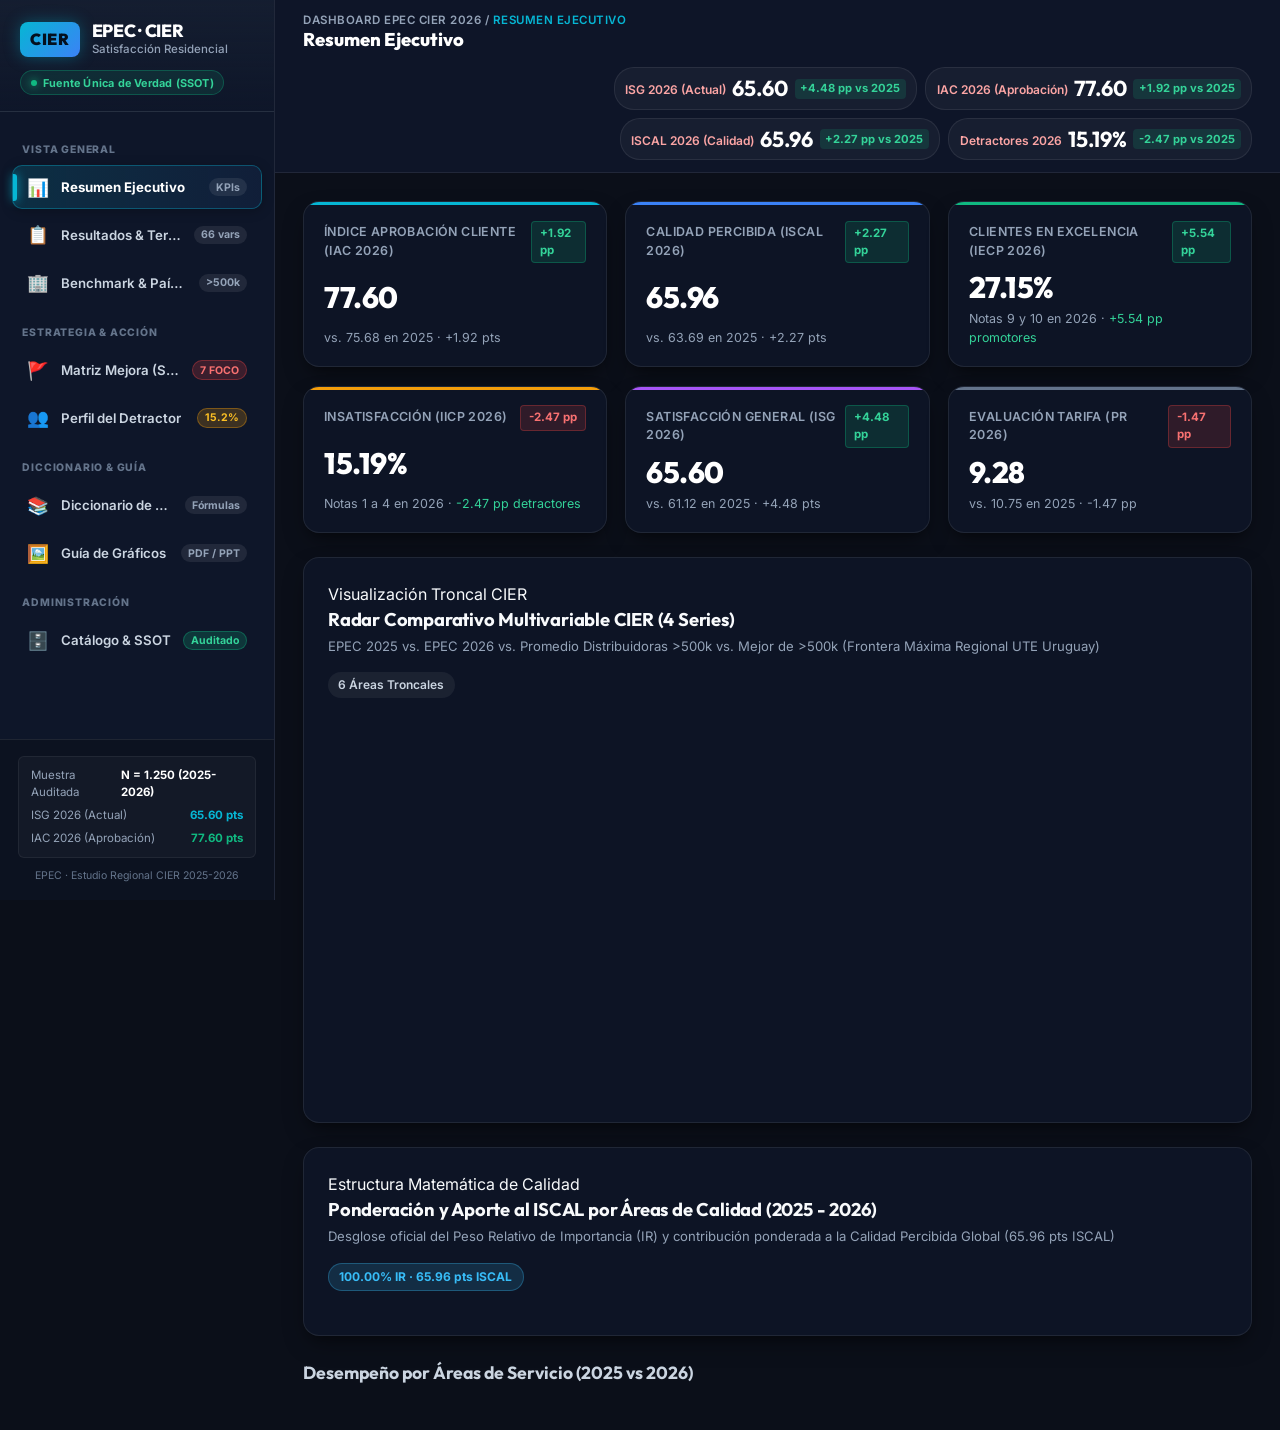
==== commit 9cf5d429: "feat: actualizacion de resumen ejecutivo, tabla de aportes ISCAL, filtros territoriales, perfil soci" ====
--- a/index.html
+++ b/index.html
@@ -46,7 +46,7 @@
         
         <div class="nav-group-title">VISTA GENERAL</div>
         
-        <button class="nav-tab-btn active" data-tab="tab-overview" data-title="Resumen Ejecutivo Global" id="btn-tab-overview">
+        <button class="nav-tab-btn active" data-tab="tab-overview" data-title="Resumen Ejecutivo" id="btn-tab-overview">
           <span class="tab-icon">📊</span>
           <span class="tab-text">Resumen Ejecutivo</span>
           <span class="nav-badge-pill">KPIs</span>
@@ -72,7 +72,7 @@
           <span class="nav-badge-pill pill-red">7 FOCO</span>
         </button>
 
-        <button class="nav-tab-btn" data-tab="tab-detractores" data-title="Perfil Sociodemográfico del Detractor" id="btn-tab-detractores">
+        <button class="nav-tab-btn" data-tab="tab-detractores" data-title="Perfil Sociodemográfico Encuestado" id="btn-tab-detractores">
           <span class="tab-icon">👥</span>
           <span class="tab-text">Perfil del Detractor</span>
           <span class="nav-badge-pill pill-amber">15.2%</span>
@@ -138,7 +138,7 @@
           </button>
           <div>
             <div class="topbar-breadcrumb">Dashboard EPEC CIER 2026 / <span id="current-section-breadcrumb">Resumen Ejecutivo</span></div>
-            <h2 class="topbar-title" id="current-section-title">Resumen Ejecutivo Global</h2>
+            <h2 class="topbar-title" id="current-section-title">Resumen Ejecutivo</h2>
           </div>
         </div>
 
@@ -146,22 +146,22 @@
           <div class="topbar-kpi-chip">
             <span class="chip-lbl">ISG 2026 (Actual)</span>
             <span class="chip-val font-mono">65.60</span>
-            <span class="chip-diff pos font-mono">+4.48 vs 2025</span>
+            <span class="chip-diff pos font-mono">+4.48 pp vs 2025</span>
           </div>
           <div class="topbar-kpi-chip">
             <span class="chip-lbl">IAC 2026 (Aprobación)</span>
             <span class="chip-val font-mono">77.60</span>
-            <span class="chip-diff pos font-mono">+1.92 vs 2025</span>
+            <span class="chip-diff pos font-mono">+1.92 pp vs 2025</span>
           </div>
           <div class="topbar-kpi-chip">
             <span class="chip-lbl">ISCAL 2026 (Calidad)</span>
             <span class="chip-val font-mono">65.96</span>
-            <span class="chip-diff pos font-mono">+2.27 vs 2025</span>
+            <span class="chip-diff pos font-mono">+2.27 pp vs 2025</span>
           </div>
           <div class="topbar-kpi-chip">
             <span class="chip-lbl">Detractores 2026</span>
             <span class="chip-val font-mono">15.19%</span>
-            <span class="chip-diff pos font-mono">-2.47% vs 2025</span>
+            <span class="chip-diff pos font-mono">-2.47 pp vs 2025</span>
           </div>
         </div>
       </header>
@@ -176,7 +176,7 @@
         <div class="kpi-card accent-cyan">
           <div class="kpi-header">
             <span class="kpi-title">Índice Aprobación Cliente (IAC 2026)</span>
-            <span class="kpi-badge badge-up">+2.54% IAOP</span>
+            <span class="kpi-badge badge-up">+1.92 pp</span>
           </div>
           <div class="kpi-val">77.60</div>
           <div class="kpi-sub">vs. 75.68 en 2025 · <span class="text-cyan">+1.92 pts</span></div>
@@ -185,7 +185,7 @@
         <div class="kpi-card accent-blue">
           <div class="kpi-header">
             <span class="kpi-title">Calidad Percibida (ISCAL 2026)</span>
-            <span class="kpi-badge badge-up">+3.56% IAOP</span>
+            <span class="kpi-badge badge-up">+2.27 pp</span>
           </div>
           <div class="kpi-val">65.96</div>
           <div class="kpi-sub">vs. 63.69 en 2025 · <span class="text-blue">+2.27 pts</span></div>
@@ -194,25 +194,25 @@
         <div class="kpi-card accent-green">
           <div class="kpi-header">
             <span class="kpi-title">Clientes en Excelencia (IECP 2026)</span>
-            <span class="kpi-badge badge-up">+25.65%</span>
+            <span class="kpi-badge badge-up">+5.54 pp</span>
           </div>
           <div class="kpi-val">27.15%</div>
-          <div class="kpi-sub">Notas 9 y 10 en 2026 · <span class="text-green">+5.54% promotores</span></div>
+          <div class="kpi-sub">Notas 9 y 10 en 2026 · <span class="text-green">+5.54 pp promotores</span></div>
         </div>
 
         <div class="kpi-card accent-amber">
           <div class="kpi-header">
             <span class="kpi-title">Insatisfacción (IICP 2026)</span>
-            <span class="kpi-badge badge-down">-13.97%</span>
+            <span class="kpi-badge badge-down">-2.47 pp</span>
           </div>
           <div class="kpi-val">15.19%</div>
-          <div class="kpi-sub">Notas 1 a 4 en 2026 · <span class="text-green">-2.47% detractores</span></div>
+          <div class="kpi-sub">Notas 1 a 4 en 2026 · <span class="text-green">-2.47 pp detractores</span></div>
         </div>
 
         <div class="kpi-card accent-purple">
           <div class="kpi-header">
             <span class="kpi-title">Satisfacción General (ISG 2026)</span>
-            <span class="kpi-badge badge-up">+7.33% IAOP</span>
+            <span class="kpi-badge badge-up">+4.48 pp</span>
           </div>
           <div class="kpi-val">65.60</div>
           <div class="kpi-sub">vs. 61.12 en 2025 · <span class="text-purple">+4.48 pts</span></div>
@@ -221,41 +221,40 @@
         <div class="kpi-card accent-slate">
           <div class="kpi-header">
             <span class="kpi-title">Evaluación Tarifa (PR 2026)</span>
-            <span class="kpi-badge badge-neutral">Tarifa Plena</span>
+            <span class="kpi-badge badge-down">-1.47 pp</span>
           </div>
           <div class="kpi-val">9.28</div>
-          <div class="kpi-sub">vs. 10.75 en 2025 · <span class="text-slate">-1.47 pts</span></div>
-        </div>
-      </div>
-
-      <!-- Charts Row -->
-      <div class="grid-2col mt-4">
-        <!-- 4-Series Radar Chart -->
-        <div class="glass-card">
-          <div class="card-header">
-            <div>
-              <h2 class="card-title">Radar Comparativo Multivariable CIER (4 Series)</h2>
-              <p class="card-desc">EPEC 2025 vs EPEC 2026 vs Promedio Distribuidoras >500k vs Mejor de >500k</p>
-            </div>
-            <span class="badge-tag">6 Áreas Troncales</span>
-          </div>
-          <div class="chart-wrapper">
-            <canvas id="chart-global-radar"></canvas>
-          </div>
-        </div>
-
-        <!-- Importance Weights & Correlation Card -->
-        <div class="glass-card">
-          <div class="card-header flex-wrap">
-            <div>
-              <h2 class="card-title">Ponderación y Aporte al ISCAL por Áreas de Calidad (2025 - 2026)</h2>
-              <p class="card-desc">Ponderación matemática oficial que define la Calidad Percibida Global (100% ISCAL)</p>
-            </div>
-            <span class="badge-tag">Ponderaciones Oficiales 2026</span>
-          </div>
-          <div class="importance-grid" id="importance-weights-container">
-            <!-- Rendered dynamically -->
-          </div>
+          <div class="kpi-sub">vs. 10.75 en 2025 · <span class="text-slate">-1.47 pp</span></div>
+        </div>
+      </div>
+
+      <!-- 1. Radar Comparativo Multivariable CIER (4 Series) -->
+      <div class="glass-card mt-4">
+        <div class="card-header flex-wrap">
+          <div>
+            <div class="badge-tag-cyan mb-1">Visualización Troncal CIER</div>
+            <h2 class="card-title">Radar Comparativo Multivariable CIER (4 Series)</h2>
+            <p class="card-desc">EPEC 2025 vs. EPEC 2026 vs. Promedio Distribuidoras >500k vs. Mejor de >500k (Frontera Máxima Regional UTE Uruguay)</p>
+          </div>
+          <span class="badge-tag font-mono">6 Áreas Troncales</span>
+        </div>
+        <div class="chart-wrapper" style="height: 380px; position: relative;">
+          <canvas id="chart-global-radar"></canvas>
+        </div>
+      </div>
+
+      <!-- 2. Ponderación y Aporte al ISCAL por Áreas de Calidad (2025 - 2026) -->
+      <div class="glass-card mt-4">
+        <div class="card-header flex-wrap">
+          <div>
+            <div class="badge-tag-amber mb-1">Estructura Matemática de Calidad</div>
+            <h2 class="card-title">Ponderación y Aporte al ISCAL por Áreas de Calidad (2025 - 2026)</h2>
+            <p class="card-desc">Desglose oficial del Peso Relativo de Importancia (IR) y contribución ponderada a la Calidad Percibida Global (65.96 pts ISCAL)</p>
+          </div>
+          <span class="badge-tag-blue font-mono font-bold">100.00% IR · 65.96 pts ISCAL</span>
+        </div>
+        <div class="importance-grid" id="importance-weights-container">
+          <!-- Rendered dynamically -->
         </div>
       </div>
 
@@ -502,23 +501,100 @@
               <p class="card-desc">Evaluación visual de fortalezas técnicas y áreas de oportunidad frente a los 4 niveles de comparación (>500k clientes).</p>
             </div>
             
-            <!-- Standard Selector Buttons -->
-            <div class="filters-row flex-wrap gap-2">
-              <button class="btn-filter-radar active" data-radar-mode="all" id="btn-radar-all">
-                📊 Todos los Estándares
-              </button>
-              <button class="btn-filter-radar" data-radar-mode="estandar_1" id="btn-radar-e1">
-                🏆 vs. 1. TOTAL CIER (UTE)
-              </button>
-              <button class="btn-filter-radar" data-radar-mode="estandar_2" id="btn-radar-e2">
-                📊 vs. 2. Promedio CIER (>500k)
-              </button>
-              <button class="btn-filter-radar" data-radar-mode="estandar_3" id="btn-radar-e3">
-                🌎 vs. 3. Top 3 LATAM
-              </button>
-              <button class="btn-filter-radar" data-radar-mode="estandar_4" id="btn-radar-e4">
-                🇦🇷 vs. 4. Top 2 Argentina
-              </button>
+            <!-- Spider Radar Sub-Views & Entity Filters -->
+            <div class="d-flex flex-column gap-2">
+              <!-- View Type Selector (Subtabs) -->
+              <div class="subtabs-bar" style="border-bottom: none; margin-bottom: 0.25rem;">
+                <button class="sub-tab-btn active" data-radar-view="sintesis" id="btn-view-radar-sintesis">
+                  <span>📊 6 Índices Globales (Captura CIER)</span>
+                </button>
+                <button class="sub-tab-btn" data-radar-view="servicios" id="btn-view-radar-servicios">
+                  <span>⚡ 9 Dimensiones de Servicio</span>
+                </button>
+                <button class="sub-tab-btn" data-radar-view="paises" id="btn-view-radar-paises">
+                  <span>🌎 Benchmark por Países LATAM</span>
+                </button>
+              </div>
+
+              <!-- Standard / Entity Selector Buttons -->
+              <div class="filters-row flex-wrap gap-2" id="radar-entities-row">
+                <button class="btn-filter-radar active" data-radar-mode="all" id="btn-radar-all">
+                  📊 Todos los Estándares
+                </button>
+                <button class="btn-filter-radar" data-radar-mode="edenor" id="btn-radar-edenor">
+                  🇦🇷 vs. EDENOR (Argentina)
+                </button>
+                <button class="btn-filter-radar" data-radar-mode="estandar_1" id="btn-radar-e1">
+                  🏆 vs. 1. TOTAL CIER (UTE)
+                </button>
+                <button class="btn-filter-radar" data-radar-mode="estandar_2" id="btn-radar-e2">
+                  📊 vs. 2. Promedio CIER (>500k)
+                </button>
+                <button class="btn-filter-radar" data-radar-mode="estandar_3" id="btn-radar-e3">
+                  🌎 vs. 3. Top 3 LATAM
+                </button>
+                <button class="btn-filter-radar" data-radar-mode="estandar_4" id="btn-radar-e4">
+                  🇦🇷 vs. 4. Top 2 Argentina
+                </button>
+              </div>
+
+              <!-- Selector Interactivo Dinámico de Países y Distribuidoras (Visible en Vista Países) -->
+              <div id="radar-paises-selectors" class="radar-paises-panel mt-2" style="display: none;">
+                <!-- Preset Quick Buttons Bar -->
+                <div class="d-flex flex-wrap align-items-center justify-content-between gap-2 mb-2">
+                  <div class="d-flex flex-wrap gap-1 align-items-center">
+                    <span style="font-size: 0.72rem; font-weight: 700; color: #94a3b8; text-transform: uppercase; margin-right: 0.25rem;">
+                      ⚡ Filtros Rápidos:
+                    </span>
+                    <button type="button" class="btn-preset-chip active" id="btn-preset-paises-all" data-preset="all">
+                      🌟 Todos (<span id="count-all-badge">26</span>)
+                    </button>
+                    <button type="button" class="btn-preset-chip" id="btn-preset-paises-only-paises" data-preset="paises">
+                      🌎 Solo Países (14)
+                    </button>
+                    <button type="button" class="btn-preset-chip" id="btn-preset-paises-only-distrib" data-preset="distrib">
+                      ⚡ Solo Distribuidoras (12)
+                    </button>
+                    <button type="button" class="btn-preset-chip" id="btn-preset-paises-top5" data-preset="top5">
+                      🏆 Top 5 Líderes
+                    </button>
+                    <button type="button" class="btn-preset-chip" id="btn-preset-paises-arg" data-preset="arg">
+                      🇦🇷 EPEC vs. EDENOR
+                    </button>
+                    <button type="button" class="btn-preset-chip btn-preset-clear" id="btn-preset-paises-clear" data-preset="clear">
+                      🔄 Desmarcar Todo
+                    </button>
+                  </div>
+                  <div class="badge-tag-cyan" id="radar-paises-count-badge" style="font-size: 0.72rem;">
+                    26 Entidades Activas
+                  </div>
+                </div>
+
+                <!-- Chips Groups Container -->
+                <div class="radar-chips-container">
+                  <!-- Group 1: Países -->
+                  <div class="radar-chip-group">
+                    <div class="radar-chip-group-header">
+                      <span>🌎 Países de América Latina (CIER 2026)</span>
+                      <button type="button" class="btn-mini-toggle" id="btn-toggle-all-paises">Invertir Países</button>
+                    </div>
+                    <div class="radar-chips-list" id="radar-paises-chips-list">
+                      <!-- Rendered dynamically -->
+                    </div>
+                  </div>
+
+                  <!-- Group 2: Distribuidoras -->
+                  <div class="radar-chip-group mt-2">
+                    <div class="radar-chip-group-header">
+                      <span>⚡ Distribuidoras Gran Porte (>500.000 Clientes)</span>
+                      <button type="button" class="btn-mini-toggle" id="btn-toggle-all-distrib">Invertir Distribuidoras</button>
+                    </div>
+                    <div class="radar-chips-list" id="radar-distrib-chips-list">
+                      <!-- Rendered dynamically -->
+                    </div>
+                  </div>
+                </div>
+              </div>
             </div>
           </div>
 
@@ -561,7 +637,7 @@
           <div class="card-header flex-wrap">
             <div>
               <div class="badge-tag-blue mb-1">Distribuidoras de Gran Porte (>500.000 Clientes)</div>
-              <h3 class="card-title">Ranking Completo: Top 10 Latinoamérica vs. 6 Distribuidoras de Argentina</h3>
+              <h3 class="card-title">Ranking Completo: Top 10 Latinoamérica vs. Distribuidoras de Argentina (EDENOR y EPEC)</h3>
               <p class="card-desc">Comparativa punto a punto en todos los indicadores troncales documentados para distribuidoras con más de 500.000 clientes.</p>
             </div>
             
@@ -711,7 +787,7 @@
           <div class="mt-3">
             <div class="d-flex align-items-center justify-content-between flex-wrap gap-2 mb-2">
               <h3 class="section-heading-sm mb-0">Gráfico Interactivo de Dispersión (30 Atributos CIER con Tooltips y Filtros)</h3>
-              <span class="badge-tag-blue" style="font-size: 0.72rem; padding: 4px 10px; border-radius: 9999px;">🎯 Puntos numerados por Ranking de Prioridad (1ª a 30ª)</span>
+              <span class="badge-tag-blue" style="font-size: 0.72rem; padding: 4px 10px; border-radius: 9999px;">🎯 Puntos identificados por Código de Atributo CIER (ej. AT1, SE1, IC1)</span>
             </div>
             <div class="chart-wrapper-lg">
               <canvas id="chart-matriz-prioridades"></canvas>
@@ -1163,91 +1239,122 @@
 
     </section>
 
-<section class="tab-panel" id="tab-detractores" data-title="Perfil Sociodemográfico del Detractor">
-<div class="detractor-hero-card">
+<section class="tab-panel" id="tab-detractores" data-title="Perfil Sociodemográfico Encuestado">
+      <div class="detractor-hero-card">
         <div class="detractor-hero-content">
-          <span class="hero-badge">Microdatos Auditados N = 1.250 Casos</span>
+          <span class="hero-badge">Muestra Auditada N = 626 para cada año (2025 y 2026)</span>
           <h2 class="hero-title">Radiografía Sociodemográfica del Cliente Detractor Crítico</h2>
-          <p class="hero-desc">El análisis cuantitativo revela que el núcleo con mayor rechazo a EPEC se caracteriza por ser <strong>familias jóvenes, de ingresos medios-altos, alto nivel educativo y radicadas en barrios de expansión periurbana</strong>, cuya tolerancia a cortes no supera los 90 minutos.</p>
+          <p class="hero-desc">Comparativa interanual y diagnóstico del segmento con mayor exigencia hacia EPEC: <strong>familias activas, de ingresos medios-altos, alto nivel educativo y radicadas en Córdoba Capital y Gran Córdoba</strong>, con baja tolerancia a cortes no preavisados.</p>
         </div>
         <div class="detractor-stats-chips">
+          <!-- 1. Edad Media -->
           <div class="chip-item">
-            <span class="chip-val">47.8 años</span>
-            <span class="chip-lbl">Edad Media</span>
-          </div>
+            <div class="chip-header-comp">
+              <span class="chip-val font-mono">47.8 años</span>
+              <span class="chip-badge-comp pill-amber font-mono">+1.3a</span>
+            </div>
+            <span class="chip-lbl">Edad Media (Detractores)</span>
+            <div class="chip-compare-detail font-mono">
+              <span>2026: <strong>47.8a</strong></span> · <span class="text-muted">2025: 46.5a</span>
+            </div>
+          </div>
+
+          <!-- 2. Ingreso Familiar Medio -->
           <div class="chip-item">
-            <span class="chip-val">$1.338.726</span>
+            <div class="chip-header-comp">
+              <span class="chip-val font-mono">$1.338.726</span>
+              <span class="chip-badge-comp pill-green font-mono">+$754k</span>
+            </div>
             <span class="chip-lbl">Ingreso Familiar Medio</span>
-          </div>
+            <div class="chip-compare-detail font-mono">
+              <span>2026: <strong>$1.34M</strong></span> · <span class="text-muted">2025: $584k</span>
+            </div>
+          </div>
+
+          <!-- 3. Sec. o Superior -->
           <div class="chip-item">
-            <span class="chip-val">77.2%</span>
+            <div class="chip-header-comp">
+              <span class="chip-val font-mono">77.2%</span>
+              <span class="chip-badge-comp pill-cyan font-mono">+2.4 pp</span>
+            </div>
             <span class="chip-lbl">Sec. o Superior</span>
-          </div>
+            <div class="chip-compare-detail font-mono">
+              <span>2026: <strong>77.2%</strong></span> · <span class="text-muted">2025: 74.8%</span>
+            </div>
+          </div>
+
+          <!-- 4. Cba Capital o Gran Cba -->
           <div class="chip-item">
-            <span class="chip-val">59.8%</span>
-            <span class="chip-lbl">Capital / Expansión</span>
-          </div>
-        </div>
-      </div>
-
-      <!-- 4 Pillars Breakdown -->
+            <div class="chip-header-comp">
+              <span class="chip-val font-mono">59.8%</span>
+              <span class="chip-badge-comp pill-purple font-mono">+2.4 pp</span>
+            </div>
+            <span class="chip-lbl">Cba Capital o Gran Cba</span>
+            <div class="chip-compare-detail font-mono">
+              <span>2026: <strong>59.8%</strong></span> · <span class="text-muted">2025: 57.4%</span>
+            </div>
+          </div>
+        </div>
+      </div>
+
+      <!-- 4 Pillars Breakdown (Estadísticas 2026 N = 626) -->
       <div class="grid-4col mt-4">
-        <!-- Age Breakdown Card -->
+        <!-- Age Breakdown Card 2026 -->
         <div class="glass-card">
           <div class="card-header-compact">
             <span class="card-icon">🎂</span>
-            <h3 class="card-title-sm">1. Rango de Edad</h3>
-          </div>
-          <p class="metric-highlight">73.9% en edad laboral activa</p>
+            <h3 class="card-title-sm">1. Rango de Edad (2026)</h3>
+          </div>
+          <p class="metric-highlight">73.9% en edad laboral activa (2026)</p>
           <div class="demographic-bars" id="age-bars-container">
-            <!-- Rendered dynamically -->
-          </div>
-        </div>
-
-        <!-- Income Card -->
+            <!-- Rendered dynamically for 2026 -->
+          </div>
+        </div>
+
+        <!-- Income Card 2026 -->
         <div class="glass-card">
           <div class="card-header-compact">
             <span class="card-icon">💼</span>
-            <h3 class="card-title-sm">2. Alcance Adquisitivo</h3>
-          </div>
-          <p class="metric-highlight">+14.6% vs. clientes conformes</p>
+            <h3 class="card-title-sm">2. Alcance Adquisitivo (2026)</h3>
+          </div>
+          <p class="metric-highlight">+14.6% vs. clientes conformes (2026)</p>
           <ul class="clean-list">
-            <li><strong>Ingreso Medio:</strong> $1.338.726 / mes</li>
-            <li><strong>Mediana:</strong> $1.100.000 / mes</li>
-            <li><strong>Decil CIER:</strong> 10.72 (Medio-Alto)</li>
-            <li><strong>Pagos Digitales:</strong> >85% adhesión</li>
-            <li><strong>Solvencia:</strong> Sin problemas de mora</li>
+            <li><strong>Ingreso Medio 2026:</strong> $1.338.726 / mes</li>
+            <li><strong>Mediana Salarial 2026:</strong> $1.100.000 / mes</li>
+            <li><strong>Decil CIER 2026:</strong> 10.72 (Medio-Alto)</li>
+            <li><strong>Pagos Digitales 2026:</strong> >85% adhesión (Débito/QR/Web)</li>
+            <li><strong>Solvencia 2026:</strong> Sin mora ni cortes por deuda</li>
           </ul>
         </div>
 
-        <!-- Location Card -->
+        <!-- Location Card 2026 -->
         <div class="glass-card">
           <div class="card-header-compact">
             <span class="card-icon">📍</span>
-            <h3 class="card-title-sm">3. Localización</h3>
-          </div>
-          <p class="metric-highlight">59.8% Capital y Periurbano</p>
+            <h3 class="card-title-sm">3. Localización (2026)</h3>
+          </div>
+          <p class="metric-highlight">59.8% Cba Capital o Gran Córdoba (2026)</p>
           <ul class="clean-list">
-            <li><strong>Córdoba Capital:</strong> Corredores Norte y Sur</li>
-            <li><strong>Sierras Chicas:</strong> Villa Allende, La Calera, Unquillo, Mendiolaza</li>
-            <li><strong>Valle de Punilla:</strong> Carlos Paz, La Falda</li>
-            <li><strong>Causa de Red:</strong> Líneas aéreas extensas</li>
+            <li><strong>Córdoba Capital 2026:</strong> Corredores Norte, Sur y Barrios Residenciales</li>
+            <li><strong>Sierras Chicas 2026:</strong> Villa Allende, La Calera, Unquillo, Mendiolaza</li>
+            <li><strong>Valle de Punilla 2026:</strong> Villa Carlos Paz, La Falda, Cosquín</li>
+            <li><strong>Causa de Red 2026:</strong> Líneas aéreas extensas expuestas a vegetación</li>
           </ul>
         </div>
 
-        <!-- Education Card -->
+        <!-- Education Card 2026 -->
         <div class="glass-card">
           <div class="card-header-compact">
             <span class="card-icon">🎓</span>
-            <h3 class="card-title-sm">4. Nivel de Educación</h3>
-          </div>
-          <p class="metric-highlight">48.9% Nivel Terciario/Univ.</p>
+            <h3 class="card-title-sm">4. Nivel de Educación (2026)</h3>
+          </div>
+          <p class="metric-highlight">48.9% Nivel Terciario/Univ. (2026)</p>
           <ul class="clean-list">
-            <li><strong>Universidad Completa:</strong> 18.2%</li>
-            <li><strong>Universidad Incompleta:</strong> 17.6%</li>
-            <li><strong>Secundaria Completa:</strong> 23.0%</li>
-            <li><strong>Técnico Superior:</strong> 11.6%</li>
-            <li><strong>Perfil:</strong> Teletrabajo y comercio</li>
+            <li><strong>Universidad Completa 2026:</strong> 18.2%</li>
+            <li><strong>Universidad Incompleta / En curso:</strong> 17.6%</li>
+            <li><strong>Secundaria Completa 2026:</strong> 23.0%</li>
+            <li><strong>Técnico Superior 2026:</strong> 11.6%</li>
+            <li><strong>Perfil Ocupacional 2026:</strong> Teletrabajo, profesionales y comercio</li>
           </ul>
         </div>
       </div>
@@ -1258,14 +1365,14 @@
       <div class="glass-card mt-4">
         <div class="card-header flex-wrap">
           <div>
-            <div class="badge-tag-cyan mb-2">Microdatos Auditados N = 1.250 Casos · Análisis Bivariado y Trivariado</div>
-            <h3 class="card-title">Cruces Sociodemográficos Multidimensionales (Ingreso × Educación × Edad × Género)</h3>
-            <p class="card-desc">Interrelaciones estadísticas simultáneas que explican el comportamiento de pago, la adopción digital y la tolerancia ante interrupciones de suministro.</p>
+            <div class="badge-tag-cyan mb-2">Microdatos Auditados 2026 (N = 626 Casos) · Análisis Bivariado y Trivariado</div>
+            <h3 class="card-title">Cruces Sociodemográficos Multidimensionales 2026 (Ingreso × Educación × Edad × Género)</h3>
+            <p class="card-desc">Interrelaciones estadísticas correspondientes a la muestra auditada 2026 (N = 626) que explican el comportamiento de pago, la adopción digital y la tolerancia ante interrupciones de suministro.</p>
           </div>
           <div class="dict-quick-stats" style="display: flex; gap: 0.5rem; flex-wrap: wrap;">
             <span class="badge-pill-cyan">📈 r = +0.397 (Educación vs Ingreso)</span>
-            <span class="badge-pill-purple">📉 r = -0.149 (Edad vs Ingreso)</span>
-            <span class="badge-pill-amber">👥 Femenino 63.8% · Masculino 36.2%</span>
+            <span class="badge-pill-purple">📉 r = -0.149 (Edad vs Ingreso 2026)</span>
+            <span class="badge-pill-amber">👥 Femenino 63.8% · Masculino 36.2% (2026)</span>
           </div>
         </div>
 
@@ -1329,7 +1436,7 @@
       </div>
 
       <!-- =========================================================================
-           TARJETAS GENERACIONALES DE DETRACTORES (INNOVARE / CIER)
+           SEGMENTACIÓN GENERACIONAL Y ARQUETIPOS (INNOVARE / CIER)
            ========================================================================= -->
       <div class="mt-4">
         <div class="d-flex justify-content-between align-items-center flex-wrap gap-2 mb-3">
@@ -1341,8 +1448,206 @@
           <span class="badge-tag-blue font-mono font-bold">100% Padrón Residencial EPEC</span>
         </div>
 
+        <!-- 3 Macro Diagnostic Pillars (Distribución Muestral, Educación e Ingresos, Focos Territoriales) -->
+        <div class="grid-3col mb-4">
+          <!-- 1. Distribución Muestral -->
+          <div class="glass-card" style="padding: 1.15rem; background: rgba(15, 23, 42, 0.7); border-left: 4px solid #38bdf8;">
+            <div class="d-flex align-items-center justify-content-between mb-2 pb-1" style="border-bottom: 1px solid rgba(255,255,255,0.08);">
+              <span style="font-size: 0.82rem; font-weight: 800; color: #38bdf8;">📊 Distribución Muestral</span>
+              <span class="badge-tag font-mono" style="font-size: 0.68rem;">N = 1.250</span>
+            </div>
+            <ul style="list-style: none; padding: 0; margin: 0; font-size: 0.77rem; color: #cbd5e1; display: flex; flex-direction: column; gap: 0.45rem;">
+              <li>• <strong>Detractores NPS (Notas 0-6):</strong><br><span class="text-amber-400 font-mono font-bold">↳ 483 clientes (38.64% de la muestra total)</span>.</li>
+              <li>• <strong>Detractores Severos (IICP):</strong><br><span class="text-red-400 font-mono font-bold">↳ 15.19%</span> (votos 1 a 4 reiterados en múltiples áreas).</li>
+              <li>• <strong>Neutros / Pasivos (Notas 7-8):</strong><br><span class="font-mono">↳ 414 clientes (33.12%)</span>.</li>
+              <li>• <strong>Promotores (Notas 9-10):</strong><br><span class="text-green-400 font-mono font-bold">↳ 353 clientes (28.24%)</span>.</li>
+              <li>• <strong>Edad Promedio Detractores:</strong><br><span class="text-cyan-300 font-mono font-bold">↳ 47.8 años</span> (vs. 52.2 años en promotores). Más jóvenes y productivos. Familias jóvenes.</li>
+              <li>• <strong>Concentración 30-59 años:</strong><br><span class="font-mono font-bold">↳ 60.87%</span> del total de detractores.</li>
+            </ul>
+          </div>
+
+          <!-- 2. Educación e Ingresos -->
+          <div class="glass-card" style="padding: 1.15rem; background: rgba(15, 23, 42, 0.7); border-left: 4px solid #34d399;">
+            <div class="d-flex align-items-center justify-content-between mb-2 pb-1" style="border-bottom: 1px solid rgba(255,255,255,0.08);">
+              <span style="font-size: 0.82rem; font-weight: 800; color: #34d399;">🎓 Educación e Ingresos</span>
+              <span class="badge-tag font-mono" style="font-size: 0.68rem;">Padrón Activo</span>
+            </div>
+            <ul style="list-style: none; padding: 0; margin: 0; font-size: 0.77rem; color: #cbd5e1; display: flex; flex-direction: column; gap: 0.45rem;">
+              <li>• <strong>Alto Nivel de Instrucción:</strong><br><span class="text-green-300 font-mono font-bold">↳ El 77.23%</span> completó nivel secundario o superior.</li>
+              <li>• <strong>Estudios Universitarios/Terciarios:</strong><br><span class="font-mono font-bold">↳ 48.86%</span> posee estudios superiores completos o en curso.</li>
+              <li>• <strong>Paradoja de Ingresos:</strong><br>↳ Ingreso medio declarado: <span class="text-green-400 font-mono font-bold">$1.338.726</span> (un <span class="text-cyan-300 font-bold">+14.56%</span> superior al de promotores: $1.168.526).</li>
+              <li>• <strong>Mediana Salarial:</strong><br><span class="font-mono">↳ $1.100.000 / Percentil 75: $1.900.000 (Decil CIER 10.72)</span>.</li>
+              <li>• <strong>Adopción Digital:</strong><br><span class="text-cyan-300 font-mono font-bold">↳ 85.4%</span> adhiere a pagos y canales digitales.</li>
+              <li>• <strong>Solvencia de Pago:</strong><br>↳ Pagan tarifa plena comercial/residencial sin subsidios plenos.</li>
+            </ul>
+          </div>
+
+          <!-- 3. Focos Territoriales -->
+          <div class="glass-card" style="padding: 1.15rem; background: rgba(15, 23, 42, 0.7); border-left: 4px solid #f59e0b;">
+            <div class="d-flex align-items-center justify-content-between mb-2 pb-1" style="border-bottom: 1px solid rgba(255,255,255,0.08);">
+              <span style="font-size: 0.82rem; font-weight: 800; color: #fbbf24;">📍 Focos Territoriales</span>
+              <span class="badge-tag font-mono" style="font-size: 0.68rem;">Zonas Críticas</span>
+            </div>
+            <ul style="list-style: none; padding: 0; margin: 0; font-size: 0.77rem; color: #cbd5e1; display: flex; flex-direction: column; gap: 0.45rem;">
+              <li>• <strong>Capital y Gran Córdoba:</strong><br><span class="text-amber-400 font-mono font-bold">↳ 59.83%</span> de los detractores residen en esta región urbana.</li>
+              <li>• <strong>Interior Provincial:</strong><br><span class="font-mono">↳ 40.17%</span> distribuido en cabeceras departamentales.</li>
+              <li>• <strong>Zonas Críticas Identificadas:</strong><br>
+                ↳ 1. <strong>Córdoba Capital</strong> (Periurbano Norte y Sur)<br>
+                ↳ 2. <strong>Sierras Chicas</strong> (Villa Allende, La Calera, Mendiolaza)<br>
+                ↳ 3. <strong>Valle de Punilla</strong> (Villa Carlos Paz, La Falda)
+              </li>
+              <li>• <strong>Dependencia Eléctrica:</strong><br>↳ Alta penetración de teletrabajo, comercio independiente y conectividad residencial.</li>
+              <li>• <strong>Sensibilidad Operativa:</strong><br><span class="text-red-300">↳ Pérdidas económicas directas ante cortes no programados.</span></li>
+            </ul>
+          </div>
+        </div>
+
+        <!-- Polos Diagnósticos: Polo Positivo vs Polo Crítico -->
+        <div class="grid-2col mb-4">
+          <!-- 🟢 Polo Positivo: Promotores Naturales -->
+          <div class="glass-card" style="padding: 1.25rem; border-top: 4px solid #10b981; background: rgba(16, 185, 129, 0.04);">
+            <div class="d-flex align-items-center justify-content-between mb-2 pb-2" style="border-bottom: 1px solid rgba(16, 185, 129, 0.2);">
+              <h4 style="font-size: 0.95rem; font-weight: 800; color: #34d399; margin: 0;">🟢 Polo Positivo: Promotores Naturales</h4>
+              <span class="badge-tag-green">Lealtad & Practicidad</span>
+            </div>
+            <div style="font-size: 0.79rem; color: #cbd5e1; display: flex; flex-direction: column; gap: 0.65rem;">
+              <div style="background: rgba(15, 23, 42, 0.5); padding: 0.7rem; border-radius: 6px;">
+                <div style="font-weight: 700; color: #38bdf8;">• Generación Z (18 a 29 años · 14,4% de la muestra / N=90):</div>
+                <div style="margin-left: 0.5rem; margin-top: 0.2rem;">
+                  ↳ <strong>Nativos digitales:</strong> Máxima valoración de la autogestión y canales de pago virtuales (<span class="text-cyan-300 font-mono">FE5: 89,20 pts</span>).<br>
+                  ↳ <strong>Tendencia 2026:</strong> Su aprobación (IAC) creció a <strong class="text-green-400 font-mono">81,5% (+3,3 pp vs 2025)</strong>, impulsada por la practicidad digital y el compromiso ambiental de EPEC (<span class="text-cyan-300 font-mono">RSA: 63,46 pts</span>).
+                </div>
+              </div>
+
+              <div style="background: rgba(15, 23, 42, 0.5); padding: 0.7rem; border-radius: 6px;">
+                <div style="font-weight: 700; color: #34d399;">• Baby Boomers (desde 62 años · 25,6% de la muestra / N=160):</div>
+                <div style="margin-left: 0.5rem; margin-top: 0.2rem;">
+                  ↳ <strong>Núcleo de máxima lealtad:</strong> Lidera la aprobación institucional con un IAC del <strong class="text-green-400 font-mono">83,8% (+2,8 pp vs 2025)</strong>.<br>
+                  ↳ <strong>Apego histórico:</strong> Priorizan la continuidad del servicio (<span class="text-cyan-300 font-mono">SE1: 85,92 pts</span>) y valoran la calidez del trato presencial en sucursales (<span class="text-cyan-300 font-mono">AT6: 77,63 pts</span>).
+                </div>
+              </div>
+
+              <div style="padding: 0.5rem; border-left: 3px solid #10b981; font-size: 0.76rem;">
+                <strong>• Consistencia Regional:</strong> Ambas generaciones construyen su satisfacción desde extremos opuestos: los Boomers desde la lealtad analógica y la Gen Z desde la practicidad digital.<br>
+                <strong>• Oportunidad de Blindaje:</strong> Preservar la atención personalizada en centros comerciales y potenciar las notificaciones push en tiempo real con Tiempo Estimado de Restitución (ETR).
+              </div>
+            </div>
+          </div>
+
+          <!-- 🔴 Polo Crítico: Núcleo Duro Detractor -->
+          <div class="glass-card" style="padding: 1.25rem; border-top: 4px solid #ef4444; background: rgba(239, 68, 68, 0.04);">
+            <div class="d-flex align-items-center justify-content-between mb-2 pb-2" style="border-bottom: 1px solid rgba(239, 68, 68, 0.2);">
+              <h4 style="font-size: 0.95rem; font-weight: 800; color: #f87171; margin: 0;">🔴 Polo Crítico: Núcleo Duro Detractor</h4>
+              <span class="badge-tag-red">Foco de Gestión EPEC</span>
+            </div>
+            <div style="font-size: 0.79rem; color: #cbd5e1; display: flex; flex-direction: column; gap: 0.65rem;">
+              <div style="background: rgba(15, 23, 42, 0.5); padding: 0.7rem; border-radius: 6px;">
+                <div style="font-weight: 700; color: #f87171;">• Generación X (46 a 61 años · 28,8% de la muestra / N=180):</div>
+                <div style="margin-left: 0.5rem; margin-top: 0.2rem;">
+                  ↳ Concentran el <strong class="text-red-400 font-mono">32,5% de los detractores severos</strong> (edad media del detractor: 47,8 años).<br>
+                  ↳ <strong>Tendencia 2026:</strong> Aprobación del <span class="font-mono">73,8% (+2,3 pp)</span>. Muy críticos con la medición del consumo (<span class="text-amber-400 font-mono">IC5: 44,52 pts</span>), el preaviso de cortes (<span class="text-amber-400 font-mono">IC1: 58,86 pts</span>) y plazos de factura (<span class="text-amber-400 font-mono">FE1: 63,12 pts</span>).
+                </div>
+              </div>
+
+              <div style="background: rgba(15, 23, 42, 0.5); padding: 0.7rem; border-radius: 6px;">
+                <div style="font-weight: 700; color: #fbbf24;">• Millennials / Gen Y (30 a 45 años · 31,2% de la muestra / N=195):</div>
+                <div style="margin-left: 0.5rem; margin-top: 0.2rem;">
+                  ↳ <strong>Intolerancia al tiempo perdido:</strong> Explican el <strong class="text-amber-400 font-mono">28,4% de los detractores</strong> (junto a Gen X suman el <strong class="text-red-400 font-mono">60,9% de detracción</strong>).<br>
+                  ↳ <strong>Tendencia 2026:</strong> Aprobación del <span class="font-mono">74,6% (+1,8 pp)</span>. Castigan con severidad los tiempos de espera telefónicos (<span class="text-red-400 font-mono">AT2: 55,59 pts</span>) y la dificultad de contacto (<span class="text-red-400 font-mono">AT1: 58,32 pts</span>).
+                </div>
+              </div>
+
+              <div style="padding: 0.5rem; border-left: 3px solid #ef4444; font-size: 0.76rem;">
+                <strong>• Población Económicamente Activa (Pagan Tarifa Sin Subsidio):</strong> Tienen ingresos +14,6% superiores al promedio y 77,2% de educación superior. Teletrabajan y producen; su insatisfacción NO es por falta de pago, sino por previsibilidad y agilidad.<br>
+                <strong>• Conclusión Estratégica EPEC:</strong> El éxito del plan de satisfacción reside en desactivar los 7 focos del Cuadrante Foco (aviso proactivo de cortes y bot 24/7 sin colas de espera) dirigidos a Gen X y Millennials.
+              </div>
+            </div>
+          </div>
+        </div>
+
+        <!-- Visual Generational Cards Grid -->
         <div class="generational-cards-grid" id="generational-cards-container">
           <!-- Rendered dynamically by app.js from DASHBOARD_DATA.tarjetas_detractores -->
+        </div>
+
+        <!-- Tabla Completa de Arquetipos Generacionales -->
+        <div class="glass-card mt-4">
+          <div class="card-header">
+            <h4 class="card-title" style="font-size: 0.92rem;">Tabla de Arquetipos Generacionales, Alertas Críticas y Expectativas Clave</h4>
+            <span class="badge-tag-cyan">Desglose Canónico CIER</span>
+          </div>
+          <div class="table-responsive">
+            <table class="data-table" style="font-size: 0.78rem;">
+              <thead>
+                <tr>
+                  <th>Generación</th>
+                  <th style="text-align: center;">Padrón (%)</th>
+                  <th>Arquetipo Central</th>
+                  <th>Alerta Crítica</th>
+                  <th>Penalizaciones Principales</th>
+                  <th>Expectativa Clave</th>
+                </tr>
+              </thead>
+              <tbody>
+                <tr>
+                  <td rowspan="3" class="font-bold text-amber-400" style="vertical-align: middle;">Millennials / Gen Y<br><span class="font-mono text-slate-400" style="font-size: 0.72rem;">(30 a 45 años)</span></td>
+                  <td rowspan="3" class="text-center font-bold font-mono text-amber-300" style="vertical-align: middle;">31,20%</td>
+                  <td rowspan="3" class="font-semibold text-slate-200" style="vertical-align: middle;">Calidad, Tiempo y Valor</td>
+                  <td rowspan="3" class="text-slate-300" style="vertical-align: middle;">Calidad de Atención (AT06) y Tiempos de Espera (AT02)</td>
+                  <td>• Derechos del cliente (IM01)</td>
+                  <td rowspan="3" class="text-cyan-300" style="vertical-align: middle;">Omnicanalidad 24/7, respeto estricto de su tiempo y sustentabilidad.</td>
+                </tr>
+                <tr>
+                  <td>• Programas ambientales (RSA)</td>
+                </tr>
+                <tr>
+                  <td>• Relación costo/beneficio tarifa (PR)</td>
+                </tr>
+
+                <tr style="border-top: 1px solid rgba(255,255,255,0.1);">
+                  <td rowspan="3" class="font-bold text-red-400" style="vertical-align: middle;">Generación X<br><span class="font-mono text-slate-400" style="font-size: 0.72rem;">(46 a 61 años)</span></td>
+                  <td rowspan="3" class="text-center font-bold font-mono text-red-300" style="vertical-align: middle;">28,80%</td>
+                  <td rowspan="3" class="font-semibold text-slate-200" style="vertical-align: middle;">Pragmatismo y Control</td>
+                  <td rowspan="3" class="text-slate-300" style="vertical-align: middle;">Medición del Consumo (IC05) y Plazo de Factura (FE01)</td>
+                  <td>• Variación de voltaje (SE02)</td>
+                  <td rowspan="3" class="text-cyan-300" style="vertical-align: middle;">Transparencia absoluta en lecturas, estabilidad técnica y trámites sin burocracia.</td>
+                </tr>
+                <tr>
+                  <td>• Conocimiento del personal (AT04)</td>
+                </tr>
+                <tr>
+                  <td>• Falta de resolución al 1° contacto (AT08)</td>
+                </tr>
+
+                <tr style="border-top: 1px solid rgba(255,255,255,0.1);">
+                  <td rowspan="3" class="font-bold text-cyan-400" style="vertical-align: middle;">Generación Z<br><span class="font-mono text-slate-400" style="font-size: 0.72rem;">(18 a 29 años)</span></td>
+                  <td rowspan="3" class="text-center font-bold font-mono text-cyan-300" style="vertical-align: middle;">14,40%</td>
+                  <td rowspan="3" class="font-semibold text-slate-200" style="vertical-align: middle;">Inmediatez y Predictibilidad</td>
+                  <td rowspan="3" class="text-slate-300" style="vertical-align: middle;">Notificación de Interrupción (IC01) y Horario ETR</td>
+                  <td>• Reposición ante imprevistos (SE03)</td>
+                  <td rowspan="3" class="text-cyan-300" style="vertical-align: middle;">Notificaciones push en tiempo real y autogestión sin intermediarios.</td>
+                </tr>
+                <tr>
+                  <td>• Trámites presenciales lentos (AT03)</td>
+                </tr>
+                <tr>
+                  <td>• Incumplimiento de plazos (AT09)</td>
+                </tr>
+
+                <tr style="border-top: 1px solid rgba(255,255,255,0.1);">
+                  <td rowspan="2" class="font-bold text-blue-400" style="vertical-align: middle;">Baby Boomers<br><span class="font-mono text-slate-400" style="font-size: 0.72rem;">(desde 62 años)</span></td>
+                  <td rowspan="2" class="text-center font-bold font-mono text-blue-300" style="vertical-align: middle;">25,60%</td>
+                  <td rowspan="2" class="font-semibold text-slate-200" style="vertical-align: middle;">Estabilidad y Acompañamiento</td>
+                  <td rowspan="2" class="text-slate-300" style="vertical-align: middle;">Complejidad de Canales Digitales de Pago (FE04)</td>
+                  <td>• Digitalización forzada sin asistencia</td>
+                  <td rowspan="2" class="text-cyan-300" style="vertical-align: middle;">Preservar ventanillas comerciales y soporte telefónico empático.</td>
+                </tr>
+                <tr>
+                  <td>• Falta de claridad en letra chica física</td>
+                </tr>
+              </tbody>
+            </table>
+          </div>
         </div>
       </div>
 
--- a/style.css
+++ b/style.css
@@ -824,10 +824,11 @@
    ========================================================================== */
 /* Detractor Hero Card - Fondo Rojo Mate sin brillo */
 .detractor-hero-card {
-  background-color: #240e11 !important; /* Rojo oscuro mate sólido */
-  background-image: none !important; /* Sin brillos degradados que laven el texto */
-  border: 1px solid #ef4444 !important;
-  border-left: 6px solid #ef4444 !important;
+  background: linear-gradient(135deg, rgba(249, 115, 22, 0.15), rgba(15, 23, 42, 0.95)) !important;
+  background-color: #1a120c !important; /* Naranja/Ámbar oscuro mate ejecutivo */
+  background-image: none !important;
+  border: 1px solid rgba(249, 115, 22, 0.5) !important;
+  border-left: 6px solid #f97316 !important;
   border-radius: var(--radius-xl);
   padding: 2rem;
   display: flex;
@@ -839,18 +840,58 @@
   margin-bottom: 2rem;
 }
 
+.hero-badge-orange {
+  background: rgba(249, 115, 22, 0.25) !important;
+  color: #fed7aa !important;
+  border: 1px solid #f97316 !important;
+  font-size: 0.75rem;
+  font-weight: 800;
+  padding: 0.35rem 0.85rem;
+  border-radius: 6px;
+  text-transform: uppercase;
+  letter-spacing: 0.5px;
+  display: inline-block;
+}
+
+.chip-header-comp {
+  display: flex;
+  justify-content: space-between;
+  align-items: center;
+  gap: 8px;
+  margin-bottom: 2px;
+}
+
+.chip-badge-comp {
+  font-size: 0.70rem;
+  font-weight: 700;
+  padding: 2px 6px;
+  border-radius: 4px;
+}
+
+.chip-compare-detail {
+  font-size: 0.72rem;
+  color: #94a3b8;
+  margin-top: 4px;
+  border-top: 1px dashed rgba(249, 115, 22, 0.25);
+  padding-top: 3px;
+}
+
+.chip-compare-detail strong {
+  color: #fed7aa;
+}
+
 .detractor-hero-content {
   max-width: 650px;
 }
 
 .hero-badge {
-  background: #ef4444 !important;
-  color: #ffffff !important;
-  border: 1px solid #f87171 !important;
+  background: rgba(249, 115, 22, 0.25) !important;
+  color: #fed7aa !important;
+  border: 1px solid #f97316 !important;
   font-size: 0.75rem;
   font-weight: 800;
-  padding: 0.3rem 0.75rem;
-  border-radius: 4px;
+  padding: 0.35rem 0.85rem;
+  border-radius: 6px;
   text-transform: uppercase;
   letter-spacing: 0.5px;
   display: inline-block;
@@ -884,12 +925,18 @@
 }
 
 .chip-item {
-  background: #14080a !important; /* Fondo interior oscuro mate */
-  border: 1px solid rgba(239, 68, 68, 0.4) !important;
+  background: #140d08 !important; /* Fondo interior oscuro mate con tinte ámbar */
+  border: 1px solid rgba(249, 115, 22, 0.35) !important;
   padding: 0.85rem 1.15rem;
   border-radius: var(--radius-md);
   display: flex;
   flex-direction: column;
+  min-width: 155px;
+  transition: transform 0.2s, border-color 0.2s;
+}
+.chip-item:hover {
+  border-color: #f97316 !important;
+  transform: translateY(-2px);
 }
 
 .chip-val {
@@ -3545,3 +3592,190 @@
 .gen-list li {
   margin-bottom: 0.15rem;
 }
+
+
+/* ==========================================================================
+   RADAR SPIDER BENCHMARK PAISES & DISTRIBUIDORAS: INTERACTIVE SELECTORS
+   ========================================================================== */
+.radar-paises-panel {
+  background: rgba(15, 23, 42, 0.75);
+  border: 1px solid rgba(255, 255, 255, 0.12);
+  border-radius: 10px;
+  padding: 0.85rem 1rem;
+  box-shadow: 0 4px 20px rgba(0, 0, 0, 0.25);
+  backdrop-filter: blur(8px);
+}
+
+.btn-preset-chip {
+  background: rgba(30, 41, 59, 0.7);
+  border: 1px solid rgba(255, 255, 255, 0.12);
+  color: #cbd5e1;
+  padding: 0.35rem 0.75rem;
+  border-radius: 6px;
+  font-family: var(--font-body);
+  font-size: 0.74rem;
+  font-weight: 600;
+  cursor: pointer;
+  transition: all 0.2s ease;
+  display: inline-flex;
+  align-items: center;
+  gap: 0.3rem;
+}
+
+.btn-preset-chip:hover {
+  background: rgba(51, 65, 85, 0.9);
+  color: #fff;
+  border-color: rgba(255, 255, 255, 0.25);
+  transform: translateY(-1px);
+}
+
+.btn-preset-chip.active {
+  background: linear-gradient(135deg, rgba(6, 182, 212, 0.28), rgba(59, 130, 246, 0.28));
+  border-color: var(--accent-cyan);
+  color: #fff;
+  box-shadow: 0 0 10px rgba(6, 182, 212, 0.3);
+}
+
+.btn-preset-chip.btn-preset-clear:hover {
+  background: rgba(239, 68, 68, 0.2);
+  border-color: rgba(239, 68, 68, 0.4);
+  color: #fca5a5;
+}
+
+.radar-chips-container {
+  display: flex;
+  flex-direction: column;
+  gap: 0.5rem;
+}
+
+.radar-chip-group {
+  background: rgba(2, 6, 23, 0.45);
+  border: 1px solid rgba(255, 255, 255, 0.07);
+  border-radius: 8px;
+  padding: 0.6rem 0.8rem;
+}
+
+.radar-chip-group-header {
+  display: flex;
+  justify-content: space-between;
+  align-items: center;
+  font-size: 0.75rem;
+  font-weight: 700;
+  color: #cbd5e1;
+  border-bottom: 1px solid rgba(255, 255, 255, 0.05);
+  padding-bottom: 0.35rem;
+  margin-bottom: 0.45rem;
+}
+
+.btn-mini-toggle {
+  background: transparent;
+  border: none;
+  color: var(--accent-cyan);
+  font-size: 0.7rem;
+  font-weight: 600;
+  cursor: pointer;
+  padding: 0.15rem 0.4rem;
+  border-radius: 4px;
+  transition: all 0.2s ease;
+}
+
+.btn-mini-toggle:hover {
+  background: rgba(6, 182, 212, 0.15);
+  color: #38bdf8;
+  text-decoration: underline;
+}
+
+.radar-chips-list {
+  display: flex;
+  flex-wrap: wrap;
+  gap: 0.4rem;
+}
+
+.radar-entity-chip {
+  display: inline-flex;
+  align-items: center;
+  gap: 0.35rem;
+  background: rgba(30, 41, 59, 0.55);
+  border: 1px solid rgba(255, 255, 255, 0.1);
+  padding: 0.28rem 0.6rem;
+  border-radius: 6px;
+  font-size: 0.73rem;
+  color: #94a3b8;
+  cursor: pointer;
+  user-select: none;
+  transition: all 0.2s ease;
+}
+
+.radar-entity-chip:hover {
+  background: rgba(51, 65, 85, 0.8);
+  color: #f8fafc;
+  border-color: rgba(255, 255, 255, 0.25);
+  transform: translateY(-1px);
+}
+
+.radar-entity-chip.active {
+  background: rgba(14, 116, 144, 0.22);
+  border-color: var(--accent-cyan);
+  color: #f8fafc;
+  box-shadow: 0 0 8px rgba(6, 182, 212, 0.25);
+}
+
+.radar-entity-chip.active.chip-distrib {
+  background: rgba(126, 34, 206, 0.22);
+  border-color: #a855f7;
+  color: #f8fafc;
+  box-shadow: 0 0 8px rgba(168, 85, 247, 0.25);
+}
+
+.radar-entity-chip.active.chip-epec {
+  background: rgba(6, 182, 212, 0.32);
+  border-color: #06b6d4;
+  color: #fff;
+  font-weight: 700;
+  box-shadow: 0 0 12px rgba(6, 182, 212, 0.45);
+}
+
+.radar-entity-chip.active.chip-edenor {
+  background: rgba(236, 72, 153, 0.25);
+  border-color: #ec4899;
+  color: #fff;
+  font-weight: 700;
+  box-shadow: 0 0 10px rgba(236, 72, 153, 0.35);
+}
+
+.radar-entity-chip .chip-check {
+  font-size: 0.72rem;
+  color: #475569;
+  transition: color 0.2s ease;
+}
+
+.radar-entity-chip.active .chip-check {
+  color: #38bdf8;
+  font-weight: 800;
+}
+
+.radar-entity-chip.active.chip-distrib .chip-check {
+  color: #c084fc;
+}
+
+.radar-entity-chip.active.chip-epec .chip-check {
+  color: #22d3ee;
+}
+
+.radar-entity-chip.active.chip-edenor .chip-check {
+  color: #f472b6;
+}
+
+.radar-entity-chip .chip-score {
+  font-size: 0.68rem;
+  font-weight: 700;
+  padding: 0.08rem 0.35rem;
+  border-radius: 4px;
+  background: rgba(0, 0, 0, 0.3);
+  color: #cbd5e1;
+}
+
+.radar-entity-chip.active .chip-score {
+  background: rgba(0, 0, 0, 0.4);
+  color: #fff;
+}
